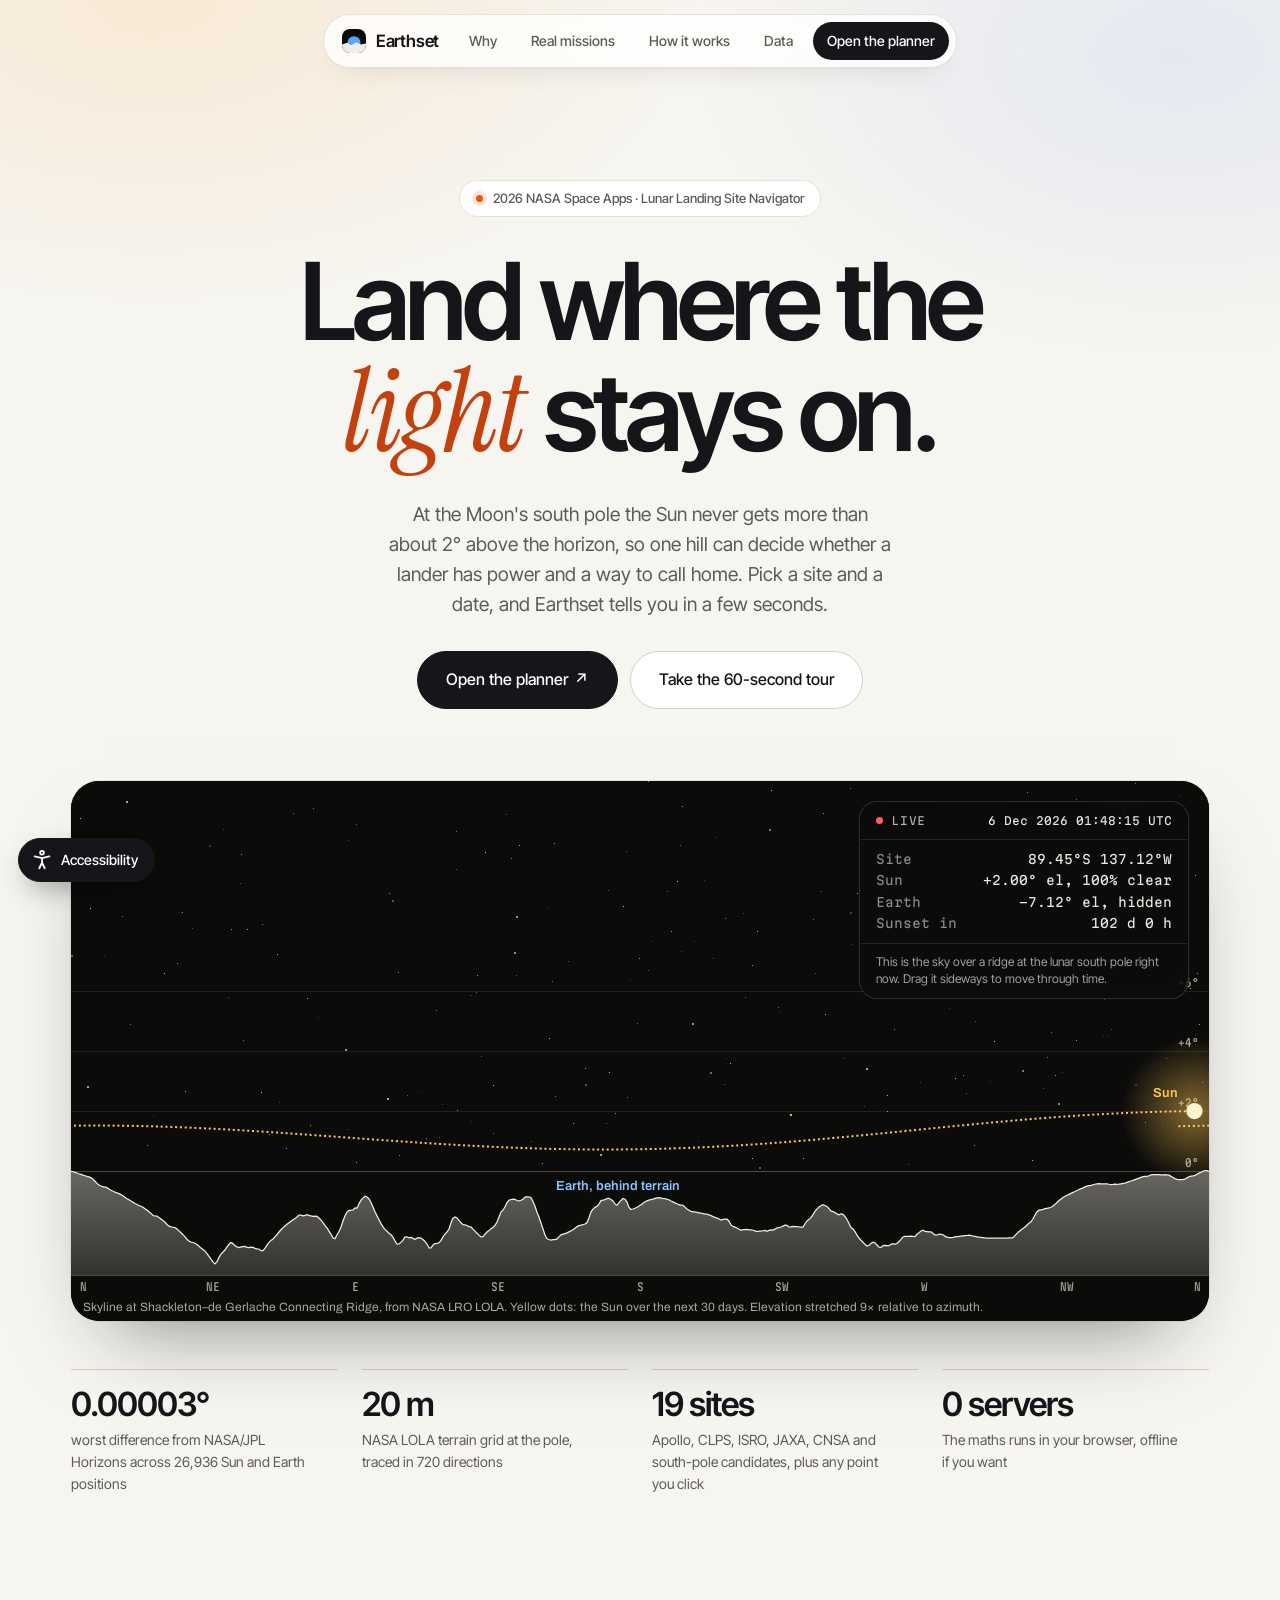
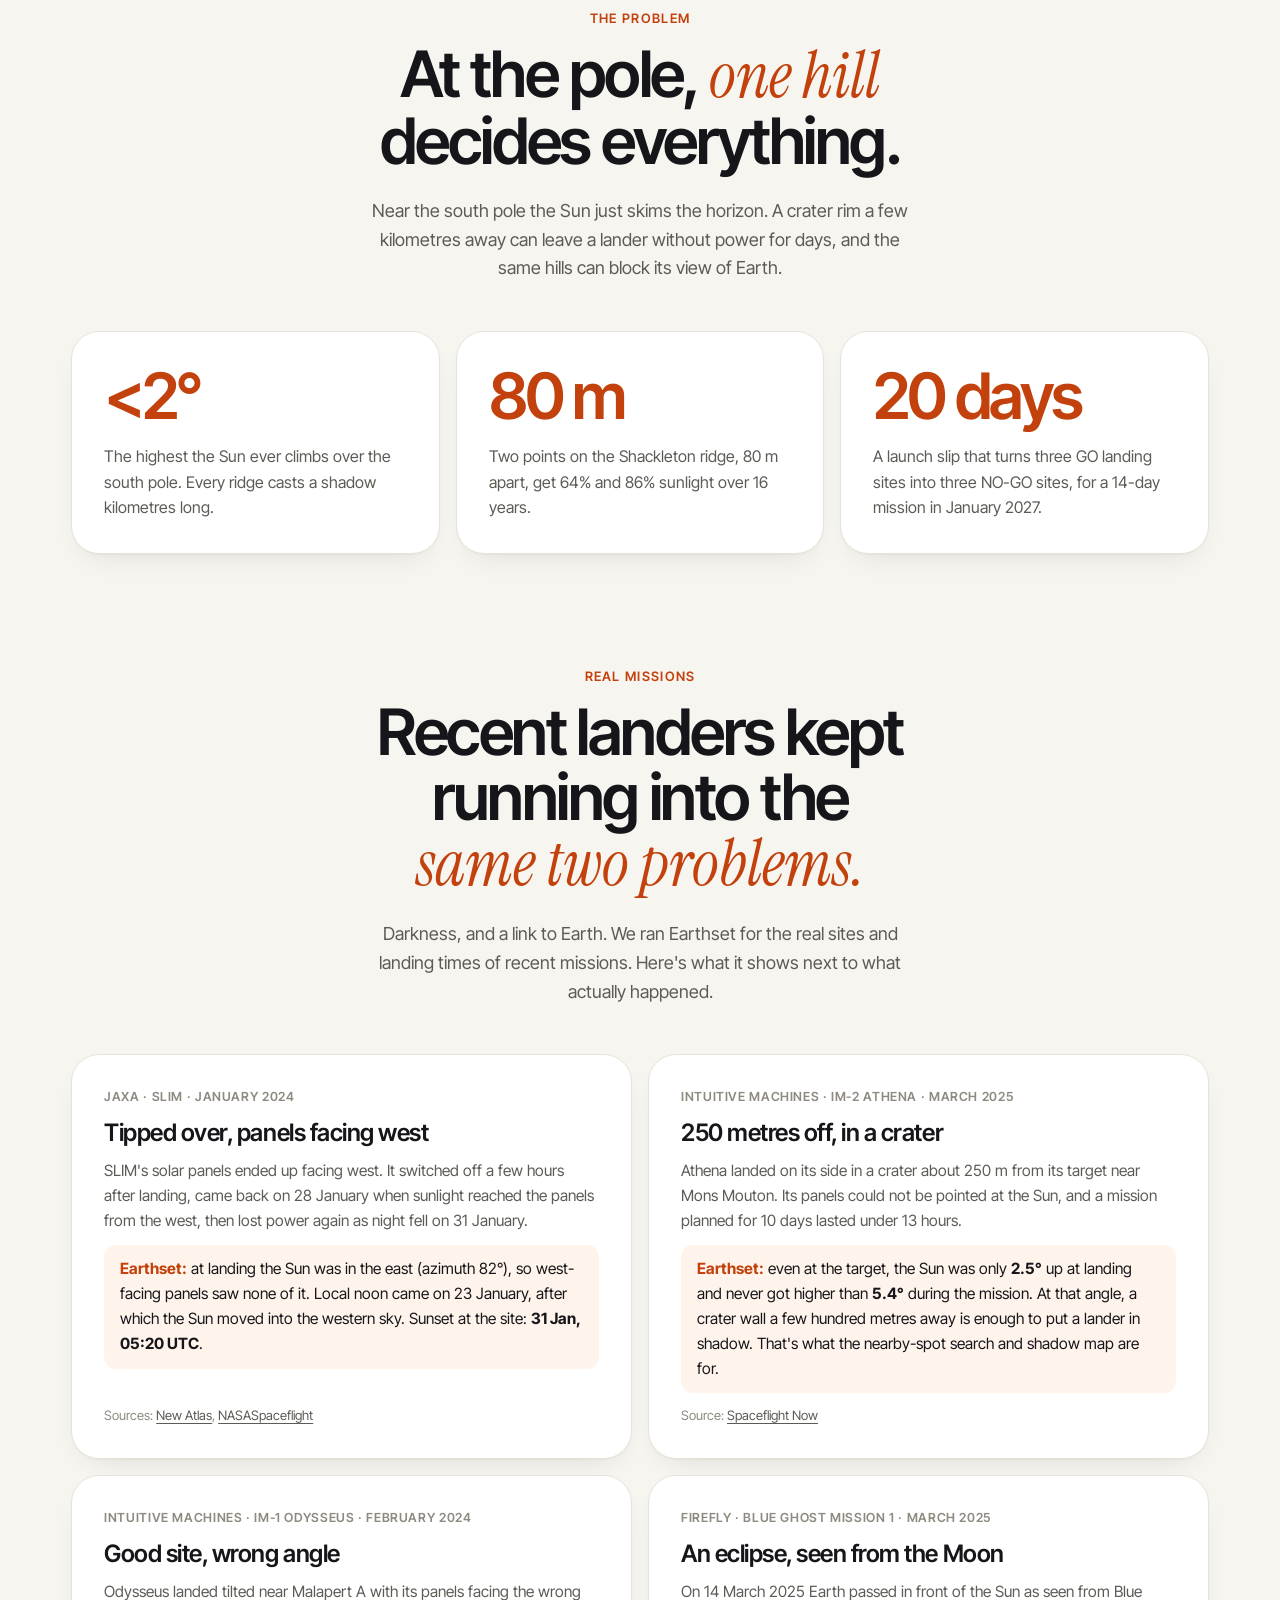
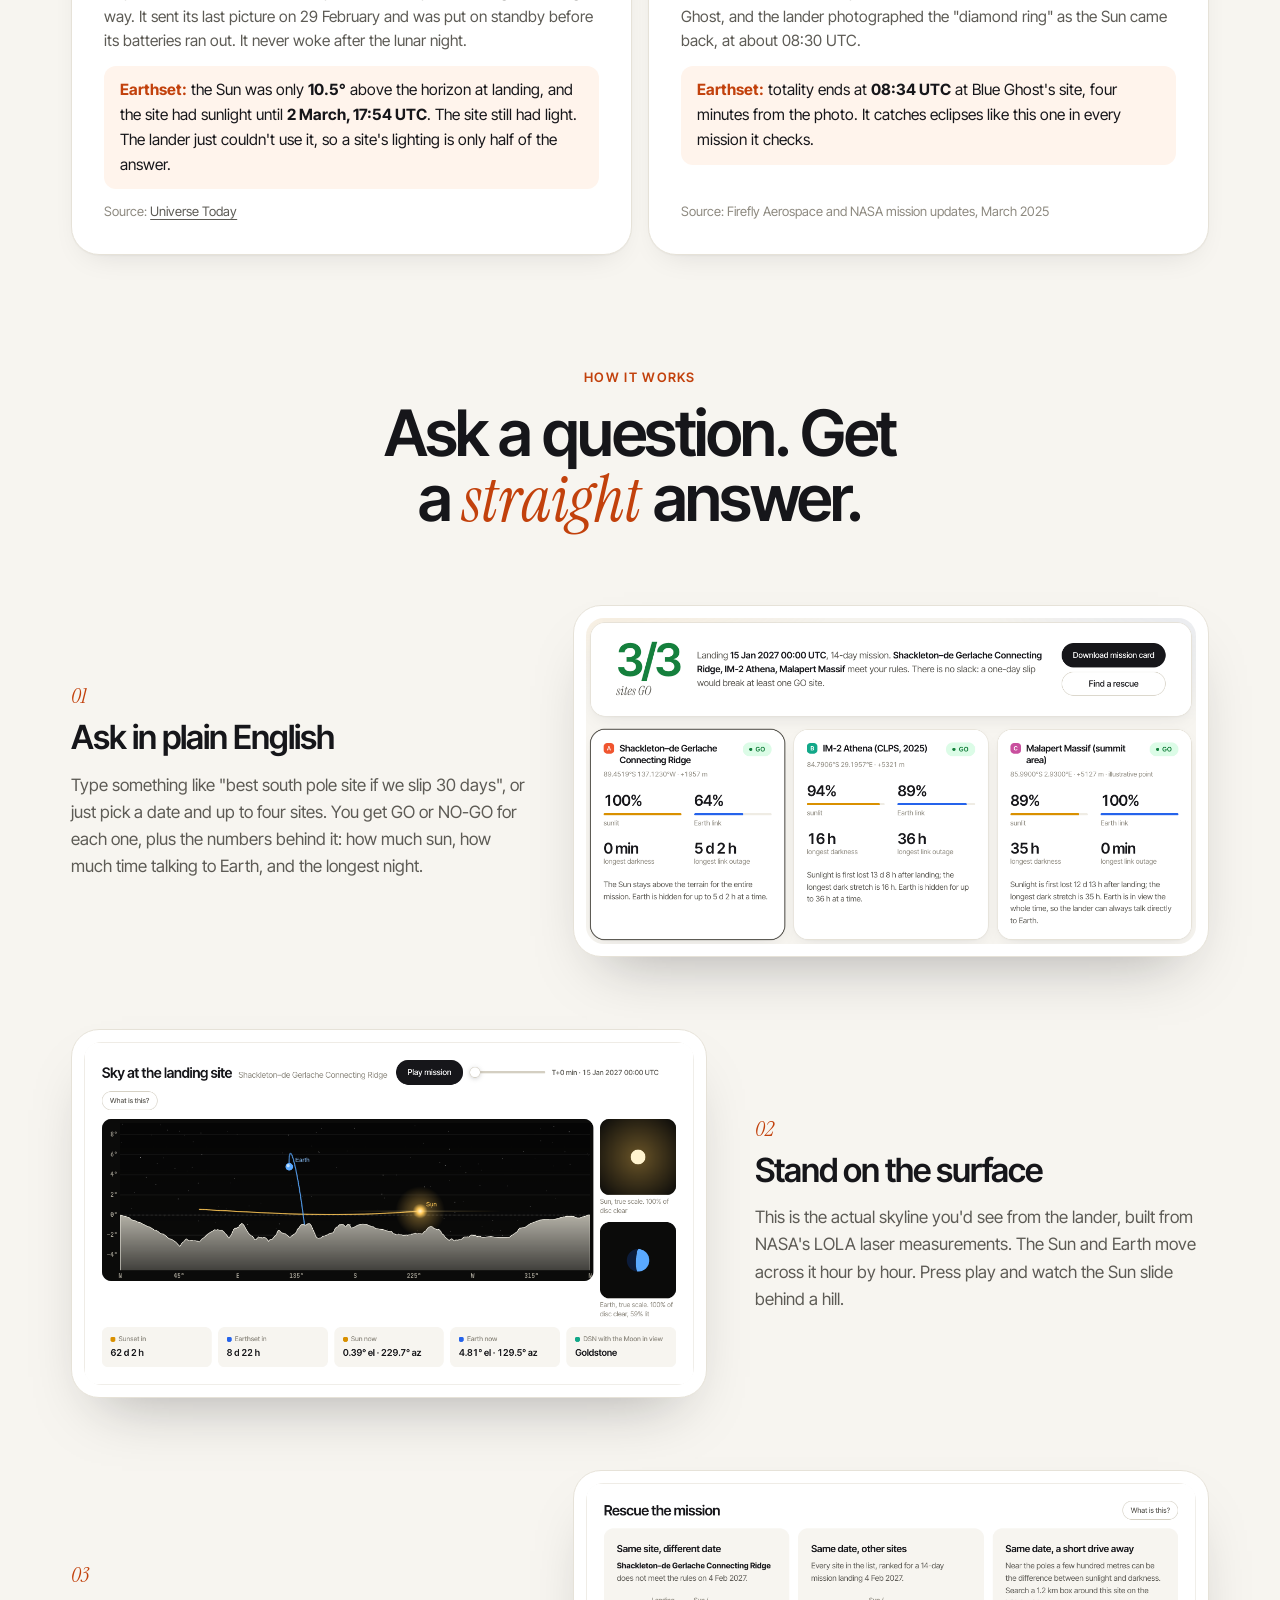
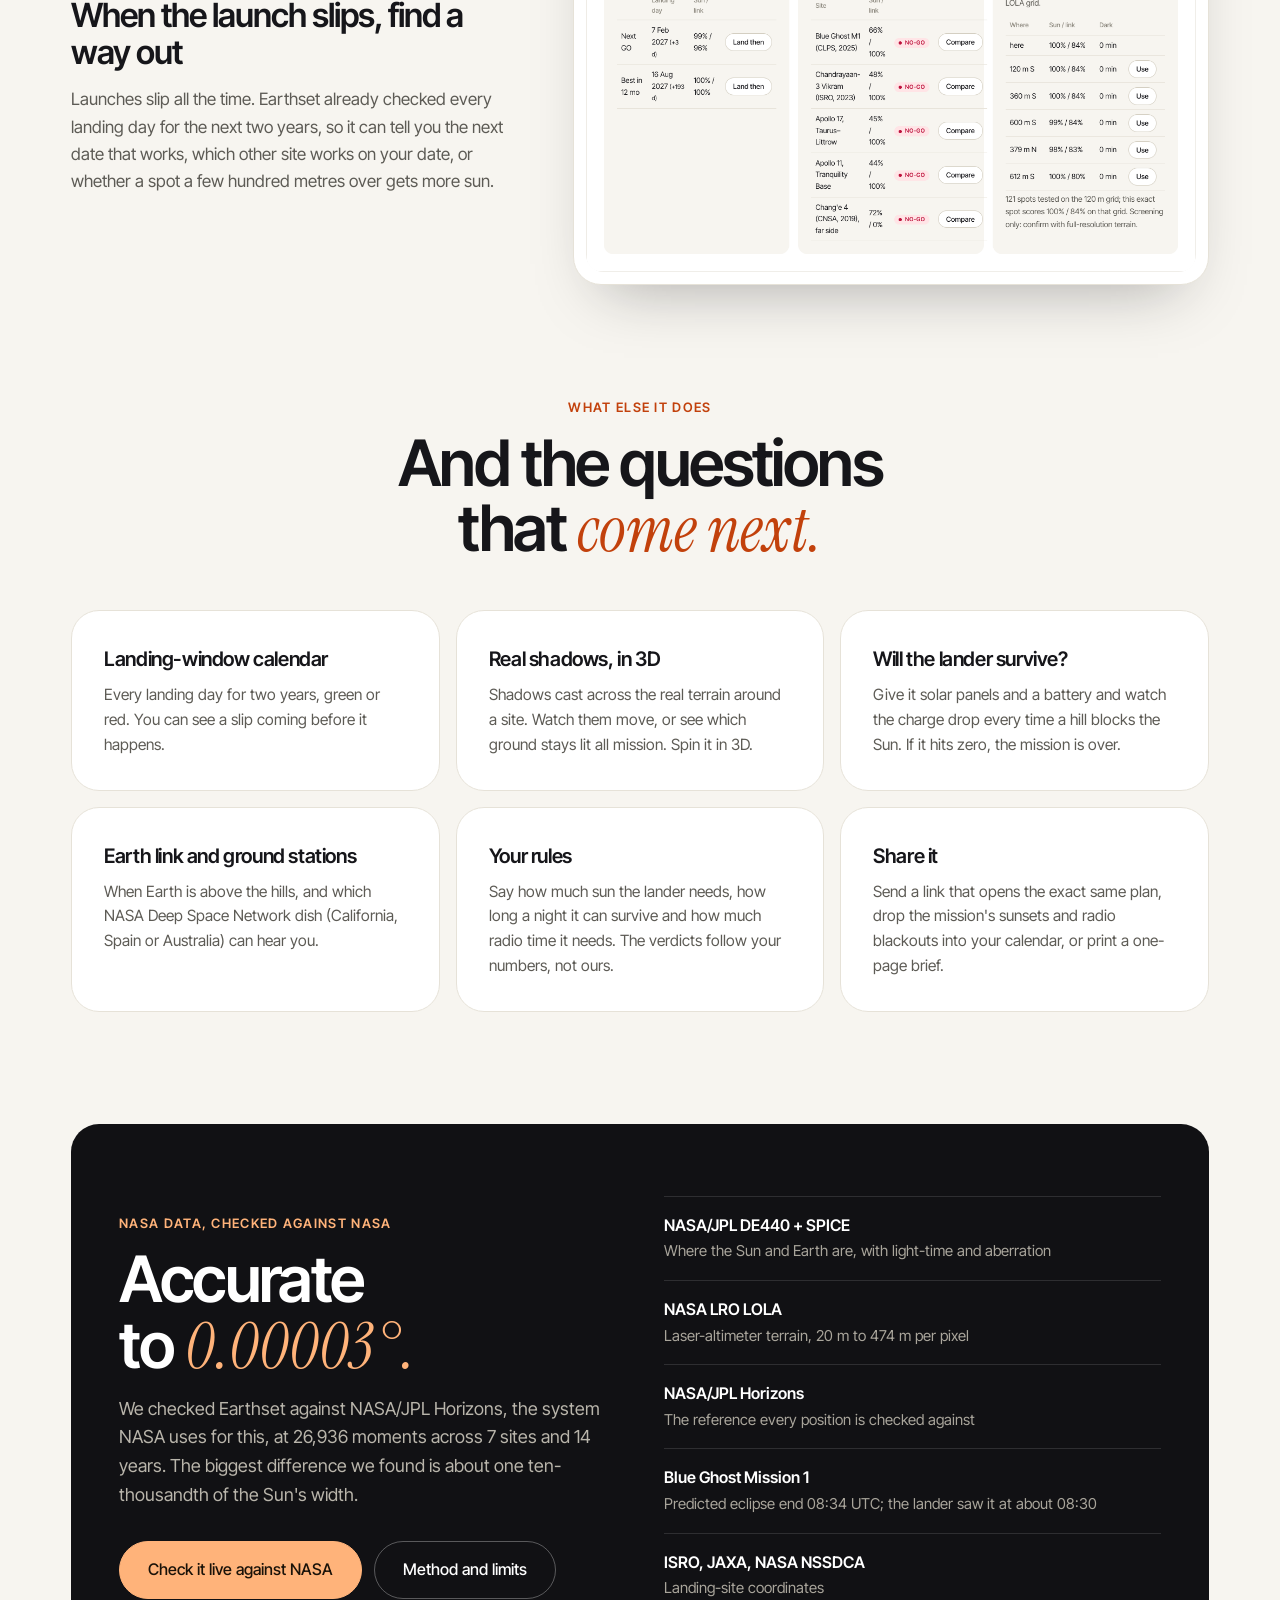
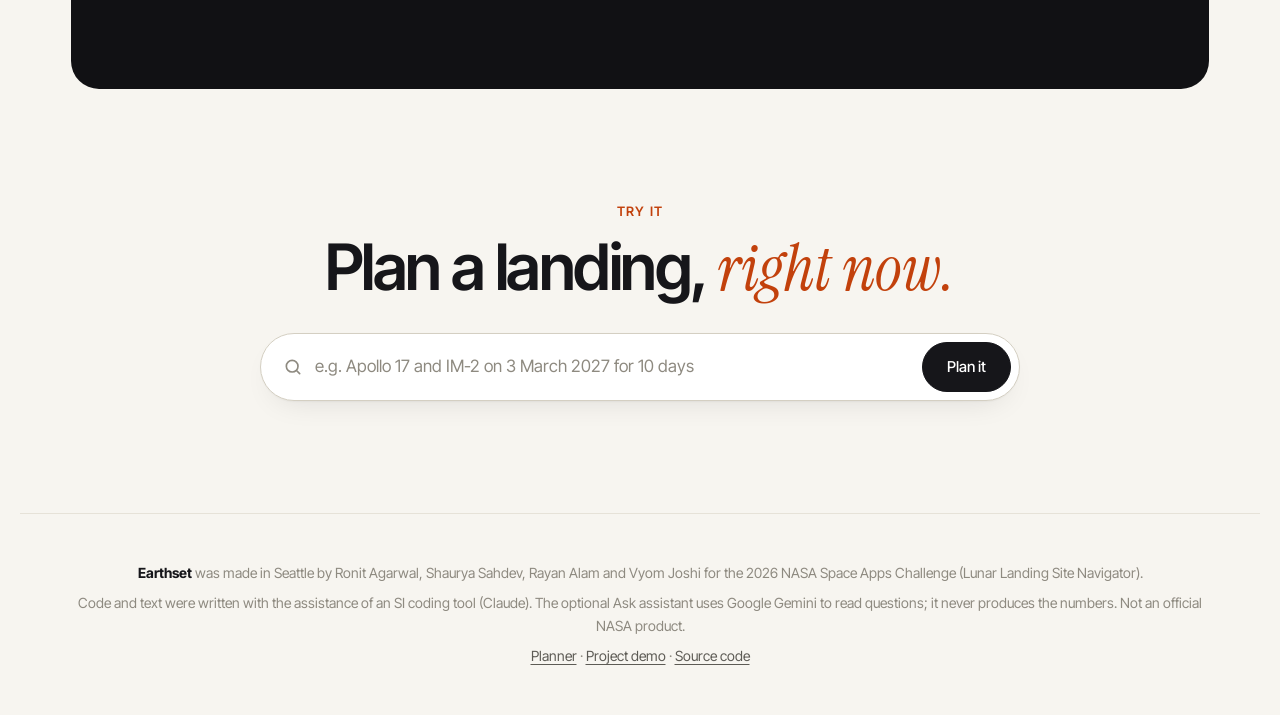
==== index.html @ 869afd5e "Real-mission evidence and accessibility features - Website: 'Real missions' section comparing Earths" ====
<!doctype html>
<html lang="en">
<head>
<meta charset="utf-8">
<meta name="viewport" content="width=device-width, initial-scale=1">
<title>Earthset: Lunar Landing Window Navigator</title>
<meta name="description" content="Will a Moon lander have sunlight and a radio link to Earth? Earthset answers for any site and any date, using NASA terrain and ephemeris data validated against NASA/JPL Horizons.">
<meta name="generator" content="Built for the 2026 NASA Space Apps Challenge. Code written with the assistance of an SI coding tool (Claude); see the Method page.">
<link rel="icon" href="data:image/svg+xml,%3Csvg xmlns='http://www.w3.org/2000/svg' viewBox='0 0 40 40'%3E%3Crect width='40' height='40' fill='%230b0b0a'/%3E%3Ccircle cx='20' cy='23' r='11' fill='%2358a6ff'/%3E%3Cpath d='M0 26 L9 23 L15 27 L24 22 L31 26 L40 24 L40 40 L0 40Z' fill='%23efece4'/%3E%3C/svg%3E">
<script>/* old share links (index.html#s=...) open the planner */ if (/[#&]s=/.test(location.hash)) location.replace('app.html' + location.hash);</script>
<link rel="preconnect" href="https://fonts.googleapis.com"><link rel="preconnect" href="https://fonts.gstatic.com" crossorigin>
<link rel="stylesheet" href="https://fonts.googleapis.com/css2?family=Inter+Tight:wght@400;500;600;700&family=Instrument+Serif:ital@0;1&display=swap">
<link rel="stylesheet" href="css/style.css">
</head>
<body id="top" class="landing">
<a class="skip" href="#why">Skip to content</a>
<header class="mast">
  <a class="brand" href="#top" aria-label="Earthset, top of page">
    <svg viewBox="0 0 40 40" width="30" height="30" aria-hidden="true"><rect width="40" height="40" fill="#0b0b0a"/><circle cx="20" cy="23" r="11" fill="#58a6ff"/><path d="M0 26 L9 23 L15 27 L24 22 L31 26 L40 24 L40 40 L0 40Z" fill="#efece4"/></svg>
    <span class="wm">Earthset</span>
  </a>
  <nav class="mastNav" aria-label="Page">
    <a class="ghost hideS" href="#why">Why</a>
    <a class="ghost hideS" href="#missions">Real missions</a>
    <a class="ghost hideS" href="#how">How it works</a>
    <a class="ghost hideS" href="#data">Data</a>
    <a class="ghost cta" href="app.html">Open the planner</a>
  </nav>
</header>

<section class="hero" id="hero">
  <div class="heroTxt">
    <p class="eyebrow"><i></i>2026 NASA Space Apps · Lunar Landing Site Navigator</p>
    <h1>Land where the <em>light</em> stays on.</h1>
    <p class="lede">At the Moon's south pole the Sun never gets more than about 2° above the horizon, so one hill can decide whether a lander has power and a way to call home. Pick a site and a date, and Earthset tells you in a few seconds.</p>
    <div class="heroBtns"><a class="btn" href="app.html">Open the planner <span aria-hidden="true">↗</span></a><a class="btn ghost" href="app.html?tour=1">Take the 60-second tour</a></div>
  </div>
  <figure class="heroWin" id="heroWin">
    <canvas id="heroCv" aria-label="Live view of the Sun and Earth over the terrain horizon at the Shackleton-de Gerlache ridge"></canvas>
    <div class="live" id="live">
      <p class="liveHd"><i></i><span id="liveMode">Live</span><b id="liveClock"></b></p>
      <dl>
        <dt>Site</dt><dd id="liveSite"></dd>
        <dt>Sun</dt><dd id="liveSun"></dd>
        <dt>Earth</dt><dd id="liveEarth"></dd>
        <dt id="liveEvL">Sunset in</dt><dd id="liveEv"></dd>
      </dl>
      <p class="liveHint">This is the sky over a ridge at the lunar south pole right now. Drag it sideways to move through time. <button id="liveReset" hidden>Back to now</button></p>
    </div>
  </figure>
</section>

<ul class="facts" aria-label="Key numbers">
  <li><b>0.00003°</b><span>worst difference from NASA/JPL Horizons across 26,936 Sun and Earth positions</span></li>
  <li><b>20 m</b><span>NASA LOLA terrain grid at the pole, traced in 720 directions</span></li>
  <li><b>19 sites</b><span>Apollo, CLPS, ISRO, JAXA, CNSA and south-pole candidates, plus any point you click</span></li>
  <li><b>0 servers</b><span>The maths runs in your browser, offline if you want</span></li>
</ul>

<section class="lsec" id="why">
  <p class="kicker">The problem</p>
  <h2 class="lh2">At the pole, <em>one hill</em> decides everything.</h2>
  <p class="lsub">Near the south pole the Sun just skims the horizon. A crater rim a few kilometres away can leave a lander without power for days, and the same hills can block its view of Earth.</p>
  <div class="why3">
    <div><b>&lt;2°</b><p>The highest the Sun ever climbs over the south pole. Every ridge casts a shadow kilometres long.</p></div>
    <div><b>80 m</b><p>Two points on the Shackleton ridge, 80 m apart, get 64% and 86% sunlight over 16 years.</p></div>
    <div><b>20 days</b><p>A launch slip that turns three GO landing sites into three NO-GO sites, for a 14-day mission in January 2027.</p></div>
  </div>
</section>

<section class="lsec" id="missions">
  <p class="kicker">Real missions</p>
  <h2 class="lh2">Recent landers kept running into the <em>same two problems.</em></h2>
  <p class="lsub">Darkness, and a link to Earth. We ran Earthset for the real sites and landing times of recent missions. Here's what it shows next to what actually happened.</p>
  <div class="mis">
    <article>
      <p class="misTag">JAXA · SLIM · January 2024</p>
      <h3>Tipped over, panels facing west</h3>
      <p class="misHap">SLIM's solar panels ended up facing west. It switched off a few hours after landing, came back on 28 January when sunlight reached the panels from the west, then lost power again as night fell on 31 January.</p>
      <p class="misES"><b>Earthset:</b> at landing the Sun was in the east (azimuth 82°), so west-facing panels saw none of it. Local noon came on 23 January, after which the Sun moved into the western sky. Sunset at the site: <b>31 Jan, 05:20 UTC</b>.</p>
      <p class="misSrc">Sources: <a href="https://newatlas.com/space/japans-slim-moon-lander-sunshine-charge-battery">New Atlas</a>, <a href="https://www.nasaspaceflight.com/2024/01/slim-landing/">NASASpaceflight</a></p>
    </article>
    <article>
      <p class="misTag">Intuitive Machines · IM-2 Athena · March 2025</p>
      <h3>250 metres off, in a crater</h3>
      <p class="misHap">Athena landed on its side in a crater about 250 m from its target near Mons Mouton. Its panels could not be pointed at the Sun, and a mission planned for 10 days lasted under 13 hours.</p>
      <p class="misES"><b>Earthset:</b> even at the target, the Sun was only <b>2.5°</b> up at landing and never got higher than <b>5.4°</b> during the mission. At that angle, a crater wall a few hundred metres away is enough to put a lander in shadow. That's what the nearby-spot search and shadow map are for.</p>
      <p class="misSrc">Source: <a href="https://spaceflightnow.com/2025/03/07/intuitive-machines-im-2-mission-ends-with-lander-on-its-side-on-the-moon/">Spaceflight Now</a></p>
    </article>
    <article>
      <p class="misTag">Intuitive Machines · IM-1 Odysseus · February 2024</p>
      <h3>Good site, wrong angle</h3>
      <p class="misHap">Odysseus landed tilted near Malapert A with its panels facing the wrong way. It sent its last picture on 29 February and was put on standby before its batteries ran out. It never woke after the lunar night.</p>
      <p class="misES"><b>Earthset:</b> the Sun was only <b>10.5°</b> above the horizon at landing, and the site had sunlight until <b>2 March, 17:54 UTC</b>. The site still had light. The lander just couldn't use it, so a site's lighting is only half of the answer.</p>
      <p class="misSrc">Source: <a href="https://www.universetoday.com/articles/lunar-night-permanently-ends-the-odysseus-mission">Universe Today</a></p>
    </article>
    <article>
      <p class="misTag">Firefly · Blue Ghost Mission 1 · March 2025</p>
      <h3>An eclipse, seen from the Moon</h3>
      <p class="misHap">On 14 March 2025 Earth passed in front of the Sun as seen from Blue Ghost, and the lander photographed the "diamond ring" as the Sun came back, at about 08:30 UTC.</p>
      <p class="misES"><b>Earthset:</b> totality ends at <b>08:34 UTC</b> at Blue Ghost's site, four minutes from the photo. It catches eclipses like this one in every mission it checks.</p>
      <p class="misSrc">Source: Firefly Aerospace and NASA mission updates, March 2025</p>
    </article>
  </div>
</section>

<section class="lsec" id="how">
  <p class="kicker">How it works</p>
  <h2 class="lh2">Ask a question. Get a <em>straight</em> answer.</h2>
  <div class="step">
    <div class="stepTxt"><span class="num">01</span><h3>Ask in plain English</h3><p>Type something like "best south pole site if we slip 30 days", or just pick a date and up to four sites. You get GO or NO-GO for each one, plus the numbers behind it: how much sun, how much time talking to Earth, and the longest night.</p></div>
    <figure class="shot"><img src="demo/img/cards_go.png" alt="Earthset's answer: 3 of 3 sites GO, with a card per site showing sunlight, Earth link and longest darkness" loading="lazy"></figure>
  </div>
  <div class="step rev">
    <div class="stepTxt"><span class="num">02</span><h3>Stand on the surface</h3><p>This is the actual skyline you'd see from the lander, built from NASA's LOLA laser measurements. The Sun and Earth move across it hour by hour. Press play and watch the Sun slide behind a hill.</p></div>
    <figure class="shot"><img src="demo/img/sky.png" alt="Sky view: the terrain horizon at the landing site with the paths of the Sun and Earth" loading="lazy"></figure>
  </div>
  <div class="step">
    <div class="stepTxt"><span class="num">03</span><h3>When the launch slips, find a way out</h3><p>Launches slip all the time. Earthset already checked every landing day for the next two years, so it can tell you the next date that works, which other site works on your date, or whether a spot a few hundred metres over gets more sun.</p></div>
    <figure class="shot"><img src="demo/img/rescue.png" alt="Rescue panel: next GO date, other sites for the same date, and better spots nearby" loading="lazy"></figure>
  </div>
</section>

<section class="lsec" id="features">
  <p class="kicker">What else it does</p>
  <h2 class="lh2">And the questions that <em>come next.</em></h2>
  <div class="feat">
    <div><h3>Landing-window calendar</h3><p>Every landing day for two years, green or red. You can see a slip coming before it happens.</p></div>
    <div><h3>Real shadows, in 3D</h3><p>Shadows cast across the real terrain around a site. Watch them move, or see which ground stays lit all mission. Spin it in 3D.</p></div>
    <div><h3>Will the lander survive?</h3><p>Give it solar panels and a battery and watch the charge drop every time a hill blocks the Sun. If it hits zero, the mission is over.</p></div>
    <div><h3>Earth link and ground stations</h3><p>When Earth is above the hills, and which NASA Deep Space Network dish (California, Spain or Australia) can hear you.</p></div>
    <div><h3>Your rules</h3><p>Say how much sun the lander needs, how long a night it can survive and how much radio time it needs. The verdicts follow your numbers, not ours.</p></div>
    <div><h3>Share it</h3><p>Send a link that opens the exact same plan, drop the mission's sunsets and radio blackouts into your calendar, or print a one-page brief.</p></div>
  </div>
</section>

<section class="lsec" id="data">
  <div class="dataBand">
    <div>
      <p class="kicker">NASA data, checked against NASA</p>
      <h2 class="lh2">Accurate to <em>0.00003°.</em></h2>
      <p class="lsub">We checked Earthset against NASA/JPL Horizons, the system NASA uses for this, at 26,936 moments across 7 sites and 14 years. The biggest difference we found is about one ten-thousandth of the Sun's width.</p>
      <div class="lcBtns"><button id="lcBtn" class="btn lc">Check it live against NASA</button><a class="btn ghost" href="app.html?view=method">Method and limits</a></div>
      <div id="lcOut" class="lcOut" hidden aria-live="polite"></div>
    </div>
    <ul class="srcList">
      <li><b>NASA/JPL DE440 + SPICE</b><span>Where the Sun and Earth are, with light-time and aberration</span></li>
      <li><b>NASA LRO LOLA</b><span>Laser-altimeter terrain, 20 m to 474 m per pixel</span></li>
      <li><b>NASA/JPL Horizons</b><span>The reference every position is checked against</span></li>
      <li><b>Blue Ghost Mission 1</b><span>Predicted eclipse end 08:34 UTC; the lander saw it at about 08:30</span></li>
      <li><b>ISRO, JAXA, NASA NSSDCA</b><span>Landing-site coordinates</span></li>
    </ul>
  </div>
</section>

<section class="lsec tryIt" id="try">
  <p class="kicker">Try it</p>
  <h2 class="lh2">Plan a landing, <em>right now.</em></h2>
  <form class="askBox" id="landAsk" action="app.html" autocomplete="off">
    <svg width="20" height="20" viewBox="0 0 24 24" fill="none" stroke="currentColor" stroke-width="2" stroke-linecap="round" aria-hidden="true"><circle cx="11" cy="11" r="7"/><path d="M20 20l-3.5-3.5"/></svg>
    <input name="q" type="text" placeholder="e.g. Apollo 17 and IM-2 on 3 March 2027 for 10 days" aria-label="Describe a landing in plain English">
    <button type="submit">Plan it</button>
  </form>
</section>

<footer class="lfoot">
  <p><b>Earthset</b> was made in Seattle by Ronit Agarwal, Shaurya Sahdev, Rayan Alam and Vyom Joshi for the 2026 NASA Space Apps Challenge (Lunar Landing Site Navigator).</p>
  <p>Code and text were written with the assistance of an SI coding tool (Claude). The optional Ask assistant uses Google Gemini to read questions; it never produces the numbers. Not an official NASA product.</p>
  <p><a href="app.html">Planner</a> · <a href="demo/">Project demo</a> · <a href="https://github.com/BoyTiger-1/NASA-Space-Apps">Source code</a></p>
</footer>
<script type="module" src="js/landing.js"></script>
</body>
</html>
---- css/style.css ----
/* Earthset styles. SI disclosure: written with the assistance of an SI coding tool (Claude).
   Look: calm and editorial. Warm paper, generous space, one idea per screen.
   Inter Tight for text, Instrument Serif italic for a single accent word, and the
   Moon itself shown through dark rounded "windows" (the canvases). */
@font-face { font-family: "Archivo"; src: url(../fonts/archivo-wdth.woff2) format("woff2"); font-weight: 100 900; font-stretch: 62% 125%; font-display: swap; }
@font-face { font-family: "Martian Mono"; src: url(../fonts/martianmono.woff2) format("woff2"); font-weight: 100 800; font-stretch: 75% 112.5%; font-display: swap; }

:root {
  --bg: #f7f5f0; --bg2: #efece4; --card: #ffffff; --line: #e6e2d8; --line2: #d4cfc2;
  --ink: #16161a; --ink2: #5d5b55; --ink3: #8e8a80;
  --plate: #0b0b0a;
  --accent: #c2410c;
  --sun: #d99000; --earth: #2563eb; --go: #15803d; --marg: #b45309; --nogo: #be123c; --sig: #ea580c;
  --r1: 12px; --r2: 18px; --r3: 28px;
  --s1: 4px; --s2: 8px; --s3: 12px; --s4: 16px; --s5: 24px; --s6: 32px; --s7: 48px; --s8: 72px; --s9: 112px;
  --sans: "Inter Tight", "Helvetica Neue", Arial, sans-serif;
  --serif: "Instrument Serif", Georgia, serif;
  --mono: "Martian Mono", ui-monospace, Menlo, monospace;
  --gutter: clamp(16px, 4vw, 56px);
  --max: 1240px;
  --shadow: 0 1px 2px rgba(22, 22, 26, .04), 0 12px 32px -16px rgba(22, 22, 26, .14);
}
* { box-sizing: border-box; }
[hidden] { display: none !important; }
html { scroll-behavior: smooth; scroll-padding-top: 96px; }
body { margin: 0; background: var(--bg); color: var(--ink); font: 16px/1.6 var(--sans); -webkit-font-smoothing: antialiased; }
body::before { content: ""; position: fixed; inset: 0; z-index: -1; pointer-events: none; background: radial-gradient(900px 500px at 12% 0%, rgba(255, 196, 120, .22), transparent 60%), radial-gradient(800px 500px at 92% 6%, rgba(120, 160, 255, .14), transparent 60%); }
a { color: var(--ink); text-decoration-thickness: 1px; text-underline-offset: 3px; }
a:hover { color: var(--accent); }
h1, h2, h3, h4, p, ul, ol, dl, dd, figure { margin: 0; }
button, select, input { font: inherit; color: inherit; }
::selection { background: #fde2c8; }
em { font-family: var(--serif); font-style: italic; font-weight: 400; letter-spacing: 0; }

/* buttons */
button { cursor: pointer; background: var(--ink); color: #fff; border: 1px solid var(--ink); border-radius: 999px; padding: 10px 20px; font-weight: 500; font-size: 15px; transition: transform .15s, background .2s, color .2s, box-shadow .2s; }
button:hover { transform: translateY(-1px); box-shadow: 0 10px 22px -12px rgba(22, 22, 26, .5); }
button:active { transform: none; }
button:disabled { background: var(--bg2); border-color: var(--line); color: var(--ink3); box-shadow: none; transform: none; cursor: default; }
:focus-visible { outline: 2px solid var(--accent); outline-offset: 3px; }
.ghost { background: var(--card); color: var(--ink); border: 1px solid var(--line2); padding: 9px 18px; font-weight: 500; text-decoration: none; display: inline-block; border-radius: 999px; transition: border-color .2s, background .2s, transform .15s; }
.ghost:hover { border-color: var(--ink); color: var(--ink); background: var(--card); box-shadow: none; }
.seg { display: inline-flex; background: var(--bg2); border-radius: 999px; padding: 4px; gap: 2px; }
.seg button { background: transparent; color: var(--ink2); border: 0; padding: 7px 16px; font-weight: 500; font-size: 14px; box-shadow: none; }
.seg button:hover { color: var(--ink); transform: none; box-shadow: none; }
.seg button.on { background: var(--card); color: var(--ink); box-shadow: 0 1px 3px rgba(0, 0, 0, .1); }
kbd { font: 12px var(--mono); border: 1px solid var(--line2); border-radius: 6px; padding: 1px 6px; background: var(--card); }

/* floating pill nav */
.mast { position: sticky; top: 14px; z-index: 40; display: flex; align-items: center; gap: var(--s4); width: fit-content; max-width: calc(100% - 2 * var(--gutter)); margin: 14px auto 0; padding: 7px 7px 7px 18px; background: rgba(255, 255, 255, .8); backdrop-filter: blur(16px) saturate(1.6); border: 1px solid var(--line); border-radius: 999px; box-shadow: var(--shadow); }
.brand { display: flex; align-items: center; gap: 10px; text-decoration: none; color: var(--ink); }
.brand svg { display: block; border-radius: 8px; width: 24px; height: 24px; }
.wm { font-size: 17px; font-weight: 600; letter-spacing: -.01em; }
.mastSub { display: none; }
.mastNav { display: flex; gap: 6px; align-items: center; }
.mastNav .ghost, .mastNav summary { border: 0; background: transparent; padding: 8px 14px; font-size: 14px; color: var(--ink2); }
.mastNav .ghost:hover, .mastNav summary:hover { color: var(--ink); background: var(--bg2); transform: none; }
.mastNav #tourBtn { background: var(--ink); color: #fff; }
.mastNav #tourBtn:hover { background: #000; color: #fff; }
.more { position: relative; } .more summary { list-style: none; cursor: pointer; border-radius: 999px; } .more summary::-webkit-details-marker { display: none; }
.moreMenu { position: absolute; right: 0; top: calc(100% + 12px); z-index: 50; width: 290px; display: flex; flex-direction: column; gap: var(--s3); padding: var(--s5); background: var(--card); border: 1px solid var(--line); border-radius: var(--r2); box-shadow: 0 24px 60px -20px rgba(22, 22, 26, .3); }
.moreMenu p { font-size: 12px; font-weight: 600; color: var(--ink3); text-transform: uppercase; letter-spacing: .06em; }
.moreMenu .ghost { text-align: center; }
.moreMenu input { width: 100%; background: var(--bg); border: 1px solid var(--line2); border-radius: var(--r1); padding: 9px 12px; font-size: 14px; outline: 0; }
.moreMenu input:focus { border-color: var(--ink); }
.aiBtns { display: flex; gap: var(--s2); } .aiBtns button { flex: 1; padding: 7px 12px; font-size: 13px; }
.aiHelp { font-size: 12.5px; color: var(--ink3); line-height: 1.45; }
.aiState { font: 600 11px var(--sans); padding: 2px 9px; border-radius: 999px; background: var(--bg2); color: var(--ink2); margin-left: 6px; letter-spacing: .04em; }
.aiState.on { background: #dcfce7; color: var(--go); }

/* hero */
.hero { max-width: var(--max); margin: 0 auto; padding: var(--s9) var(--gutter) 0; text-align: center; }
.heroTxt { max-width: 900px; margin: 0 auto; }
.eyebrow { display: inline-flex; align-items: center; gap: 10px; font-size: 13px; font-weight: 500; color: var(--ink2); background: var(--card); border: 1px solid var(--line); padding: 7px 16px; border-radius: 999px; margin-bottom: var(--s6); }
.eyebrow i { width: 7px; height: 7px; border-radius: 50%; background: var(--sig); box-shadow: 0 0 0 4px rgba(234, 88, 12, .15); }
.hero h1 { font-size: clamp(48px, 8.4vw, 116px); font-weight: 600; line-height: .98; letter-spacing: -.045em; text-wrap: balance; }
.hero h1 em { color: var(--accent); font-size: 1.08em; letter-spacing: -.02em; }
.lede { font-size: clamp(17px, 1.5vw, 20px); color: var(--ink2); max-width: 46ch; margin: var(--s6) auto 0; line-height: 1.55; }
.heroBtns { display: flex; gap: var(--s3); justify-content: center; margin-top: var(--s6); flex-wrap: wrap; }
.heroBtns button { padding: 15px 28px; font-size: 16px; }
.heroBtns button span { margin-left: 6px; }
.heroWin { position: relative; margin: var(--s8) auto 0; height: clamp(380px, 46vw, 540px); border-radius: var(--r3); overflow: hidden; background: var(--plate); box-shadow: 0 40px 80px -40px rgba(22, 22, 26, .55), 0 0 0 1px rgba(22, 22, 26, .06); text-align: left; }
#heroCv { position: absolute; inset: 0; width: 100%; height: 100%; cursor: ew-resize; touch-action: pan-y; }
.live { position: absolute; top: 20px; right: 20px; width: 330px; background: rgba(12, 12, 14, .62); backdrop-filter: blur(14px); color: #ece9e1; border: 1px solid rgba(255, 255, 255, .14); border-radius: var(--r2); font: 12.5px/1.55 var(--mono); overflow: hidden; }
.liveHd { display: flex; align-items: center; gap: var(--s2); padding: 10px 16px; border-bottom: 1px solid rgba(255, 255, 255, .1); text-transform: uppercase; letter-spacing: .08em; font-size: 11px; color: #b8b4aa; }
.liveHd i { width: 7px; height: 7px; border-radius: 50%; background: #ff5d5d; flex: none; animation: pulse 2s infinite; }
@keyframes pulse { 0% { box-shadow: 0 0 0 0 rgba(255, 93, 93, .6); } 70% { box-shadow: 0 0 0 7px rgba(255, 93, 93, 0); } 100% { box-shadow: 0 0 0 0 rgba(255, 93, 93, 0); } }
.liveHd b { margin-left: auto; font-weight: 400; text-transform: none; letter-spacing: 0; color: #ece9e1; }
.live dl { display: grid; grid-template-columns: auto 1fr; gap: 2px var(--s3); padding: 10px 16px; }
.live dt { color: #8f8b82; } .live dd { text-align: right; }
.liveHint { font: 12px/1.4 var(--sans); color: #a5a197; padding: 10px 16px; border-top: 1px solid rgba(255, 255, 255, .1); }
.liveHint button { display: block; margin-top: var(--s2); padding: 5px 12px; font-size: 12px; background: #fff; color: var(--ink); border-color: #fff; }

/* key facts */
.facts { list-style: none; max-width: var(--max); margin: var(--s7) auto 0; padding: 0 var(--gutter); display: grid; grid-template-columns: repeat(4, 1fr); gap: var(--s5); }
.facts li { border-top: 1px solid var(--line2); padding-top: var(--s4); }
.facts b { display: block; font-size: clamp(24px, 2.6vw, 34px); font-weight: 600; letter-spacing: -.03em; line-height: 1.1; }
.facts span { display: block; font-size: 14px; color: var(--ink2); margin-top: 6px; max-width: 30ch; }

/* ask */
.ask { max-width: 860px; margin: var(--s9) auto 0; padding: 0 var(--gutter); text-align: center; }
.kicker { font-size: 13px; font-weight: 600; color: var(--accent); text-transform: uppercase; letter-spacing: .1em; margin-bottom: var(--s3); }
.askTitle { font-size: clamp(32px, 4.4vw, 56px); font-weight: 600; letter-spacing: -.035em; line-height: 1.05; margin-bottom: var(--s6); text-wrap: balance; }
.askTitle em { color: var(--accent); }
.askBox { display: flex; align-items: center; gap: var(--s3); padding: 8px 8px 8px 22px; background: var(--card); border: 1px solid var(--line2); border-radius: 999px; box-shadow: var(--shadow); transition: border-color .2s, box-shadow .2s; text-align: left; }
.askBox:focus-within { border-color: var(--ink); box-shadow: 0 0 0 5px rgba(22, 22, 26, .06), var(--shadow); }
.askBox svg { flex: none; color: var(--ink3); }
.askBox input { flex: 1; min-width: 0; background: transparent; border: 0; outline: 0; font-size: 17px; padding: 10px 0; }
.askBox input::placeholder { color: var(--ink3); }
.askBox button { padding: 12px 24px; }
.askMode, .aiTag { font: 600 11px/1 var(--sans); letter-spacing: .06em; color: #fff; background: var(--earth); padding: 5px 9px; border-radius: 999px; flex: none; }
.aiTag { display: inline-block; margin-right: 8px; vertical-align: 2px; }
.askEx { display: flex; flex-wrap: wrap; gap: var(--s2); justify-content: center; margin-top: var(--s4); font-size: 14px; color: var(--ink3); align-items: center; }
.askEx button { background: transparent; color: var(--ink2); border: 1px solid var(--line2); padding: 6px 14px; font-size: 13.5px; font-weight: 400; }
.askEx button:hover { color: var(--ink); border-color: var(--ink); background: var(--card); box-shadow: none; }
.askMsg { margin-top: var(--s5); font-size: 15px; color: var(--ink2); text-align: left; }
.askMsg b { color: var(--ink); font-weight: 600; }
.aiSay { display: block; margin-top: var(--s3); padding: var(--s4) var(--s5); background: var(--card); border: 1px solid var(--line); border-left: 3px solid var(--earth); border-radius: var(--r1); color: var(--ink); font-size: 16px; line-height: 1.55; }
.aiNote { display: block; margin-top: var(--s2); font-size: 12.5px; color: var(--ink3); }

/* control dock */
.dock { position: relative; z-index: 30; max-width: calc(var(--max) - 2 * var(--gutter)); width: calc(100% - 2 * var(--gutter)); margin: var(--s6) auto 0; background: rgba(255, 255, 255, .88); backdrop-filter: blur(16px) saturate(1.5); border: 1px solid var(--line); border-radius: var(--r2); box-shadow: var(--shadow); }
.controls { position: relative; display: flex; gap: var(--s5); align-items: end; flex-wrap: wrap; padding: var(--s4) var(--s5) var(--s3); }
.controls label, .enIn label, .custom label, .exag { display: flex; flex-direction: column; gap: 6px; font-size: 12px; font-weight: 500; color: var(--ink3); }
input[type=datetime-local], select, input[type=number] { background: var(--card); border: 1px solid var(--line2); border-radius: var(--r1); padding: 8px 12px; font: 14px var(--sans); color: var(--ink); outline: 0; transition: border-color .2s; }
input[type=datetime-local]:focus, select:focus, input[type=number]:focus { border-color: var(--ink); }
select { cursor: pointer; }
input[type=checkbox] { accent-color: var(--ink); width: 16px; height: 16px; }
.slip { flex: 1; min-width: 220px; }
.slip b, .exag b { color: var(--accent); font-weight: 600; font-size: 13px; margin-left: 6px; }
.exag { flex-direction: row; flex-wrap: wrap; align-items: center; width: 100%; max-width: 280px; }
input[type=range] { -webkit-appearance: none; appearance: none; width: 100%; height: 24px; background: transparent; cursor: pointer; margin: 0; }
input[type=range]::-webkit-slider-runnable-track { height: 4px; border-radius: 4px; background: linear-gradient(90deg, var(--ink) var(--p, 0%), var(--line2) var(--p, 0%)); }
input[type=range]::-moz-range-track { height: 4px; border-radius: 4px; background: var(--line2); }
input[type=range]::-moz-range-progress { height: 4px; border-radius: 4px; background: var(--ink); }
input[type=range]::-webkit-slider-thumb { -webkit-appearance: none; width: 20px; height: 20px; background: #fff; border: 1px solid var(--line2); border-radius: 50%; margin-top: -8px; box-shadow: 0 2px 8px rgba(0, 0, 0, .18); }
input[type=range]::-moz-range-thumb { width: 20px; height: 20px; background: #fff; border: 1px solid var(--line2); border-radius: 50%; box-shadow: 0 2px 8px rgba(0, 0, 0, .18); }
.controls .ghost { padding: 8px 16px; font-size: 14px; }
#sitesN { display: inline-grid; place-items: center; min-width: 20px; height: 20px; margin-left: 4px; border-radius: 999px; background: var(--ink); color: #fff; font-size: 11.5px; font-weight: 600; }
.pop { position: absolute; top: calc(100% + 10px); right: var(--s4); width: 360px; background: var(--card); border: 1px solid var(--line); border-radius: var(--r2); padding: var(--s5); box-shadow: 0 24px 60px -20px rgba(22, 22, 26, .3); z-index: 5; }
.pop h4 { margin-bottom: var(--s2); font-size: 17px; font-weight: 600; } .pop small { color: var(--ink3); font-weight: 400; }
.pop label { flex-direction: row; justify-content: space-between; align-items: center; font-size: 14px; color: var(--ink); margin: var(--s3) 0; }
.pop input[type=number] { width: 80px; } .pop .chk { justify-content: flex-start; gap: var(--s2); }
.tabs { display: flex; gap: 2px; margin: 0 var(--s5) var(--s4); padding: 4px; background: var(--bg2); border-radius: 999px; overflow-x: auto; scrollbar-width: none; width: fit-content; max-width: calc(100% - 2 * var(--s5)); }
.tabs button { flex: none; background: transparent; color: var(--ink2); border: 0; box-shadow: none; padding: 8px 18px; font-size: 14px; font-weight: 500; }
.tabs button:hover { color: var(--ink); transform: none; box-shadow: none; }
.tabs button.on { background: var(--card); color: var(--ink); box-shadow: 0 1px 3px rgba(0, 0, 0, .12); }

/* sites drawer */
.sites { max-width: calc(var(--max) - 2 * var(--gutter)); width: calc(100% - 2 * var(--gutter)); margin: var(--s4) auto 0; background: var(--card); border: 1px solid var(--line); border-radius: var(--r3); padding: var(--s6); box-shadow: var(--shadow); }
.sites h2 { font-size: 24px; font-weight: 600; letter-spacing: -.02em; }
.sites .hint { margin-bottom: var(--s3); }
.sites #siteList { display: grid; grid-template-columns: repeat(auto-fit, minmax(260px, 1fr)); gap: var(--s2) var(--s6); }
.sgroup { margin-top: var(--s4); }
.sgroup h3, .custom h3 { font-size: 12px; font-weight: 600; color: var(--ink3); text-transform: uppercase; letter-spacing: .08em; padding: 0 var(--s2) var(--s2); }
.site { display: flex; align-items: center; gap: 10px; padding: 8px 10px; cursor: pointer; border-radius: var(--r1); transition: background .15s; }
.site:hover { background: var(--bg); }
.site.focus { background: var(--bg2); }
.site .nm { flex: 1; font-size: 14.5px; line-height: 1.3; }
.tag { font: 600 11px/20px var(--sans); font-style: normal; width: 20px; height: 20px; text-align: center; color: #fff; flex: none; background: var(--c, transparent); border-radius: 7px; }
.site .rm { background: none; border: 0; color: var(--ink2); padding: 0 var(--s1); box-shadow: none; }
.custom { margin-top: var(--s5); padding-top: var(--s5); border-top: 1px solid var(--line); max-width: 460px; }
.custom .row { display: flex; gap: var(--s2); margin: var(--s2) 0 var(--s3); }
.custom label { flex: 1; } .custom input { width: 100%; } .custom button { width: 100%; }

/* layout */
.grid { max-width: var(--max); margin: 0 auto; padding: var(--s6) var(--gutter) var(--s9); }
.main { position: relative; display: flex; flex-direction: column; gap: var(--s5); min-width: 0; }
.panel { background: var(--card); border: 1px solid var(--line); border-radius: var(--r3); padding: var(--s6); position: relative; box-shadow: var(--shadow); }
.panel.spot, .cards.spot, .answer.spot { outline: 3px solid var(--sig); outline-offset: 6px; }
.panel h2 { font-size: 26px; font-weight: 600; letter-spacing: -.025em; line-height: 1.2; display: flex; align-items: baseline; flex-wrap: wrap; gap: 0 var(--s3); }
.panel h2 small, .panel h2 span { color: var(--ink3); font-size: 15px; font-weight: 400; letter-spacing: 0; }
.phead { display: flex; justify-content: space-between; align-items: center; gap: var(--s3) var(--s4); flex-wrap: wrap; margin-bottom: var(--s4); }
.tools { display: flex; gap: var(--s2); flex-wrap: wrap; }
.hint { color: var(--ink3); font-size: 14px; margin: var(--s1) 0 var(--s2); }
.keys { display: none; }
.explain { display: none; font-size: 15px; color: var(--ink2); margin: 0 0 var(--s4); max-width: 75ch; }
.explain.open { display: block; }
.help { padding: 6px 14px; font-size: 13px; color: var(--ink2); }
body:not(.planner) .planner-only { display: none; }
.off { position: absolute !important; left: 0; right: 0; top: 0; visibility: hidden; pointer-events: none; max-height: 0; overflow: hidden; padding-top: 0 !important; padding-bottom: 0 !important; border-top-width: 0 !important; border-bottom-width: 0 !important; margin: 0; }

/* headline answer */
.answer { display: grid; grid-template-columns: auto 1fr auto; gap: var(--s6); align-items: center; padding: var(--s6) var(--s7); background: var(--card); border: 1px solid var(--line); border-radius: var(--r3); box-shadow: var(--shadow); }
.answer .big { font-size: clamp(56px, 6vw, 84px); font-weight: 600; letter-spacing: -.05em; line-height: .9; white-space: nowrap; }
.answer .big small { display: block; font: italic 400 24px/1.2 var(--serif); letter-spacing: 0; color: var(--ink2); margin-top: 6px; }
.answer .big.good { color: var(--go); } .answer .big.mid { color: var(--marg); } .answer .big.bad { color: var(--nogo); }
.answer p { font-size: 17px; color: var(--ink2); line-height: 1.55; } .answer p b { color: var(--ink); font-weight: 600; }
.answer .acts { display: flex; flex-direction: column; gap: var(--s2); }
.answer .acts .ghost { text-align: center; }

/* verdict cards */
.cards { display: grid; grid-template-columns: repeat(auto-fit, minmax(280px, 1fr)); gap: var(--s4); }
.card { background: var(--card); border: 1px solid var(--line); border-radius: var(--r3); cursor: pointer; display: flex; flex-direction: column; overflow: hidden; box-shadow: var(--shadow); transition: transform .2s, border-color .2s, box-shadow .2s; }
.card:hover { transform: translateY(-3px); box-shadow: 0 1px 2px rgba(0, 0, 0, .04), 0 22px 40px -20px rgba(22, 22, 26, .3); }
.card.focus { border-color: var(--ink2); box-shadow: 0 0 0 1px var(--ink2), var(--shadow); }
.card header { display: flex; justify-content: space-between; gap: var(--s2); align-items: start; padding: var(--s5) var(--s5) 0; }
.card h3 { font-size: 17px; font-weight: 600; letter-spacing: -.01em; line-height: 1.3; display: flex; gap: 10px; align-items: start; }
.card h3 .tag { margin-top: 1px; }
.card .ll { color: var(--ink3); font-size: 12.5px; padding: 6px var(--s5) 0; font-variant-numeric: tabular-nums; }
.badge { font: 600 12px/1 var(--sans); letter-spacing: .04em; padding: 7px 12px; white-space: nowrap; border-radius: 999px; display: inline-flex; align-items: center; gap: 6px; }
.badge::before { content: ""; width: 6px; height: 6px; border-radius: 50%; background: currentColor; }
.badge.go { color: var(--go); background: #dcfce7; } .badge.marginal { color: var(--marg); background: #fef3c7; } .badge.nogo { color: var(--nogo); background: #ffe4e6; }
.badge.flip { animation: stamp .45s cubic-bezier(.2, 1.6, .4, 1); }
@keyframes stamp { 0% { transform: scale(1.6); opacity: 0; } 100% { transform: none; opacity: 1; } }
.kv { display: grid; grid-template-columns: 1fr 1fr; gap: var(--s5) var(--s5); padding: var(--s5); }
.kv div { font-size: 13px; color: var(--ink3); line-height: 1.35; }
.kv b { display: block; font-size: 28px; font-weight: 600; letter-spacing: -.035em; color: var(--ink); line-height: 1.1; font-variant-numeric: tabular-nums; }
.meter { display: block; height: 4px; background: var(--bg2); border-radius: 4px; margin: 8px 0 6px; overflow: hidden; }
.meter i { display: block; height: 100%; background: var(--m); border-radius: 4px; transition: width .6s cubic-bezier(.2, .7, .2, 1); }
.card .say { padding: 0 var(--s5) var(--s5); font-size: 14.5px; color: var(--ink2); line-height: 1.55; }
.card .why { padding: var(--s3) var(--s5); font-size: 13.5px; color: var(--nogo); border-top: 1px solid var(--line); margin-top: auto; background: #fff7f8; }
.card .why + .why { margin-top: 0; } .card .why.w { color: var(--marg); background: #fffbeb; }

/* canvases = windows onto the Moon */
.cv { width: 100%; display: block; background: var(--plate); border-radius: var(--r2); }
.panoWrap { display: flex; gap: var(--s3); align-items: stretch; }
.panoWrap > canvas { flex: 1; min-width: 0; }
.zooms { display: flex; flex-direction: column; gap: var(--s3); }
.zooms canvas { background: var(--plate); display: block; width: 141px; height: 141px; border-radius: var(--r2); }
.zooms figcaption { font-size: 12.5px; color: var(--ink3); margin-top: 4px; max-width: 141px; line-height: 1.35; }
.scrub { display: flex; align-items: center; gap: var(--s3); flex: 1 1 420px; max-width: 680px; }
.scrub button { white-space: nowrap; flex: none; min-width: 124px; }
.scrub input[type=range] { flex: 1; min-width: 120px; }
.scrub b { font-size: 13px; white-space: nowrap; min-width: 230px; color: var(--ink2); font-weight: 500; font-variant-numeric: tabular-nums; }
.countdown { display: grid; grid-template-columns: repeat(auto-fit, minmax(190px, 1fr)); gap: var(--s3); margin-top: var(--s4); }
.cd { padding: var(--s3) var(--s4); background: var(--bg); border-radius: var(--r1); }
.cd small { color: var(--ink3); display: flex; align-items: center; gap: 6px; font-size: 12.5px; font-weight: 500; }
.cd small i, .legend i { width: 9px; height: 9px; flex: none; display: inline-block; border-radius: 3px; }
.cd b { font-size: 17px; font-weight: 600; letter-spacing: -.01em; display: block; margin-top: 2px; font-variant-numeric: tabular-nums; } .cd span { display: block; font-size: 13px; color: var(--ink2); }
.cd.bad b { color: var(--nogo); } .cd.good b { color: var(--go); }
.legend { font-size: 13.5px; color: var(--ink2); display: flex; gap: var(--s1) 6px; align-items: center; flex-wrap: wrap; margin-bottom: var(--s3); }
.legend i { margin-left: var(--s3); } .legend i:first-child { margin-left: 0; }
.legend .go { background: #2fae62; } .legend .marg { background: #e9a91c; } .legend .nogo { background: #4a1f1a; }
.legend .lineA { width: 3px; background: var(--ink); } .legend .lineB { width: 3px; background: var(--sig); }
.legend .dash { background: repeating-linear-gradient(90deg, var(--earth) 0 3px, transparent 3px 5px); height: 2px; }
.tip { position: absolute; pointer-events: none; background: var(--card); color: var(--ink); border: 1px solid var(--line); border-radius: var(--r1); padding: 8px 12px; font-size: 13px; z-index: 5; white-space: nowrap; box-shadow: 0 12px 30px -10px rgba(0, 0, 0, .3); }
.calWrap { position: relative; }
.mapWrap { max-width: 760px; } #map, #cal, #lm { cursor: crosshair; } #timeline { cursor: col-resize; }

/* energy */
.enIn { display: flex; gap: var(--s4); flex-wrap: wrap; margin-bottom: var(--s4); }
.enIn span { color: var(--ink2); font-size: 13px; }
.enIn input[type=number] { width: 92px; } .enIn .chk { flex-direction: row; align-items: center; gap: var(--s2); font-size: 14px; color: var(--ink); align-self: end; padding-bottom: 8px; }

/* site ranking */
.rank { overflow-x: auto; }
.rank table, .resc table, .vt { width: 100%; border-collapse: collapse; }
.rank th, .resc th, .vt th { font-size: 12px; font-weight: 500; color: var(--ink3); text-align: left; padding: var(--s2); border-bottom: 1px solid var(--line2); }
.rank td { padding: 10px var(--s2); border-bottom: 1px solid var(--line); font-size: 14.5px; vertical-align: middle; }
.rank .num, .rank th.num { text-align: right; white-space: nowrap; font-variant-numeric: tabular-nums; }
.rank td.rk { font-weight: 600; color: var(--ink3); width: 28px; }
.rank td.strip { width: 40%; min-width: 180px; } .rank td.nmc { min-width: 230px; }
.rank canvas { display: block; width: 100%; height: 14px; background: var(--plate); border-radius: 4px; }
.rank tr.sel td { background: var(--bg); }
.rank td button, .resc td button { padding: 5px 14px; font-size: 13px; white-space: nowrap; }
.rank .tag { display: inline-block; vertical-align: -4px; margin-right: 8px; }

/* shadow map */
.lmWrap { display: grid; grid-template-columns: minmax(0, 560px) minmax(220px, 1fr); gap: var(--s6); align-items: start; }
.lmCv { position: relative; } .lmCv canvas { width: 100%; aspect-ratio: 1; background: var(--plate); display: block; border-radius: var(--r2); }
#lm3d { cursor: grab; touch-action: none; } #lm3d:active { cursor: grabbing; }
.lmSide { display: flex; flex-direction: column; gap: var(--s3); align-items: flex-start; }
.lmSide .hint { font-size: 14px; } .lmSide .hint b { color: var(--ink); }
.ramp { display: flex; align-items: center; gap: var(--s2); font-size: 12.5px; color: var(--ink3); width: 100%; max-width: 280px; }
.ramp i { flex: 1; height: 8px; border-radius: 8px; }

/* rescue + about */
.resc { display: grid; grid-template-columns: repeat(auto-fit, minmax(320px, 1fr)); gap: var(--s4); }
.resc > div { background: var(--bg); border-radius: var(--r2); padding: var(--s5); }
.resc h3 { font-size: 18px; font-weight: 600; letter-spacing: -.01em; margin-bottom: var(--s1); } .resc p { font-size: 14.5px; margin-bottom: var(--s3); color: var(--ink2); } .resc p b { color: var(--ink); }
.resc td { padding: 8px var(--s2); text-align: left; border-bottom: 1px solid var(--line); font-size: 13.5px; }
.resc .badge { font-size: 10.5px; padding: 4px 8px; }
.about .cols { display: grid; grid-template-columns: 1fr 1fr; gap: var(--s7); }
.about h3 { font-size: 18px; font-weight: 600; margin: var(--s6) 0 var(--s2); }
.about .cols > div > h3:first-child { margin-top: 0; }
.about li { margin-bottom: var(--s2); font-size: 15px; color: var(--ink2); } .about p { font-size: 15px; color: var(--ink2); } .about li b, .about p b { color: var(--ink); }
.about ol, .about ul { padding-left: 20px; } code { font-family: var(--mono); font-size: 12px; background: var(--bg2); padding: 2px 6px; border-radius: 6px; }
.vt { font-size: 13px; margin-top: var(--s2); font-variant-numeric: tabular-nums; } .vt td, .vt th { padding: 5px var(--s2); border-bottom: 1px solid var(--line); text-align: right; } .vt td:first-child, .vt th:first-child { text-align: left; }
.vbig { font-size: 40px; font-weight: 600; letter-spacing: -.04em; color: var(--go); display: block; line-height: 1.1; }
footer { color: var(--ink3); font-size: 14px; padding: var(--s7) var(--gutter); border-top: 1px solid var(--line); text-align: center; }
.toast { position: fixed; bottom: var(--s5); left: 50%; transform: translateX(-50%); background: var(--ink); color: #fff; border-radius: 999px; padding: 12px 22px; z-index: 60; font-size: 14px; box-shadow: 0 16px 40px -12px rgba(0, 0, 0, .4); }

/* tour */
.tour { position: fixed; right: var(--s5); bottom: var(--s5); width: min(420px, calc(100vw - 32px)); z-index: 70; background: var(--card); border: 1px solid var(--line); border-radius: var(--r3); padding: var(--s6); box-shadow: 0 30px 80px -24px rgba(22, 22, 26, .45); }
.tourBar { height: 3px; background: var(--bg2); border-radius: 3px; margin-bottom: var(--s4); overflow: hidden; } .tourBar i { display: block; height: 100%; background: var(--sig); transition: width .4s; }
.tour small { font-size: 12.5px; color: var(--ink3); font-weight: 500; }
.tour h3 { font-size: 24px; font-weight: 600; letter-spacing: -.02em; line-height: 1.2; margin: var(--s1) 0 var(--s2); } .tour p { font-size: 15px; color: var(--ink2); }
.tourBtns { display: flex; gap: var(--s2); margin-top: var(--s5); } .tourBtns #tourNext { flex: 1; }

.printHead { display: none; }

/* motion: one calm entrance */
@media (prefers-reduced-motion: no-preference) {
  .heroTxt > * { animation: up .9s cubic-bezier(.2, .7, .2, 1) both; }
  .heroTxt > :nth-child(2) { animation-delay: .08s; } .heroTxt > :nth-child(3) { animation-delay: .16s; } .heroTxt > :nth-child(4) { animation-delay: .24s; }
  .heroWin { animation: up 1.1s .3s cubic-bezier(.2, .7, .2, 1) both; }
  @keyframes up { from { opacity: 0; transform: translateY(24px); } to { opacity: 1; transform: none; } }
}

@media (max-width: 900px) {
  .hero { padding-top: var(--s8); }
  .heroWin { height: 420px; margin-top: var(--s7); }
  .live { left: 12px; right: 12px; top: 12px; width: auto; }
  .facts { grid-template-columns: 1fr 1fr; }
  .answer { grid-template-columns: 1fr; padding: var(--s5); gap: var(--s4); } .answer .acts { flex-direction: row; flex-wrap: wrap; }
  .panel { padding: var(--s5) var(--s4); border-radius: var(--r2); }
  .about .cols, .lmWrap { grid-template-columns: 1fr; } .about .cols { gap: var(--s5); }
  .panoWrap { flex-direction: column; } .zooms { flex-direction: row; }
  .scrub { flex-wrap: wrap; } .scrub b { min-width: 0; white-space: normal; }
  .dock { position: static; } .mast { top: 8px; } .wm { display: none; }
  .mastNav .ghost, .mastNav summary { padding: 8px 10px; }
  .rank td.strip { min-width: 70px; width: 30%; } .rank td.nmc { min-width: 0; } .rank .hideS { display: none; } .rank td { padding: 6px var(--s1); }
  .pop { right: auto; left: 0; width: auto; max-width: 100%; }
  .sites { padding: var(--s5) var(--s4); }
}
@media (prefers-reduced-motion: reduce) { *, *::before, *::after { animation: none !important; transition: none !important; } html { scroll-behavior: auto; } }

/* printed mission brief */
@media print {
  @page { margin: 12mm; }
  body { background: #fff; font-size: 11pt; } body::before { display: none; }
  .mastNav, .hero, .facts, .dock, .sites, .tour, .toast, .keys, button, .seg, .enIn, #enPreset, #cursor, #rescuePanel, #mapPanel, .ask, footer { display: none !important; }
  .mast { position: static; box-shadow: none; border: 0; margin: 0; padding: 0 0 6pt; }
  .printHead { display: block; font: 10pt/1.5 var(--sans); padding: 6pt 0 0; }
  .grid { padding: 10pt 0 0; } .main { gap: 18pt; } .off { position: static !important; visibility: visible; max-height: none; overflow: visible; }
  .panel, .card, .answer { break-inside: avoid; box-shadow: none; } .cards { grid-template-columns: repeat(2, 1fr); }
  * { -webkit-print-color-adjust: exact; print-color-adjust: exact; }
}

.secHead { max-width: 860px; margin: var(--s9) auto 0; padding: 0 var(--gutter); text-align: center; }
.secHead .askTitle { margin-bottom: var(--s3); }
.secHead p.sub { color: var(--ink2); font-size: 17px; max-width: 52ch; margin: 0 auto; }
.resc td button { background: var(--card); color: var(--ink); border-color: var(--line2); }
.resc td button:hover { border-color: var(--ink); box-shadow: none; }
@media (max-width: 600px) {
  .eyebrow { font-size: 11.5px; padding: 6px 12px; }
  .live { font-size: 11px; } .live dl { padding: 6px 12px; } .liveHd { padding: 7px 12px; } .liveHint { display: none; }
  .live dt:first-of-type, .live dd:first-of-type { display: none; }
  .heroWin { height: 460px; }
  .askBox { padding-left: 16px; } .askBox input { font-size: 15px; } .askBox button { padding: 11px 18px; }
}

/* ---------- landing page ---------- */
.btn { display: inline-flex; align-items: center; gap: 6px; background: var(--ink); color: #fff; border: 1px solid var(--ink); border-radius: 999px; padding: 15px 28px; font-size: 16px; font-weight: 500; text-decoration: none; transition: transform .15s, box-shadow .2s; }
.btn:hover { color: #fff; transform: translateY(-1px); box-shadow: 0 10px 22px -12px rgba(22, 22, 26, .5); }
.btn.ghost { background: var(--card); color: var(--ink); border-color: var(--line2); }
.btn.ghost:hover { color: var(--ink); border-color: var(--ink); }
.mastNav .cta { background: var(--ink); color: #fff; }
.mastNav .cta:hover { background: #000; color: #fff; }
.lsec { max-width: var(--max); margin: 0 auto; padding: var(--s9) var(--gutter) 0; text-align: center; }
.lh2 { font-size: clamp(36px, 5vw, 68px); font-weight: 600; letter-spacing: -.04em; line-height: 1.02; text-wrap: balance; max-width: 18ch; margin: 0 auto; }
.lh2 em { color: var(--accent); }
.lsub { font-size: clamp(16px, 1.4vw, 19px); color: var(--ink2); max-width: 56ch; margin: var(--s5) auto 0; }
.why3 { display: grid; grid-template-columns: repeat(3, 1fr); gap: var(--s4); margin-top: var(--s7); text-align: left; }
.why3 > div { background: var(--card); border: 1px solid var(--line); border-radius: var(--r3); padding: var(--s6); box-shadow: var(--shadow); }
.why3 b { display: block; font-size: clamp(44px, 5vw, 64px); font-weight: 600; letter-spacing: -.05em; line-height: 1; color: var(--accent); }
.why3 p { margin-top: var(--s4); color: var(--ink2); font-size: 16px; }
.step { display: grid; grid-template-columns: 5fr 7fr; gap: var(--s7); align-items: center; margin-top: var(--s8); text-align: left; }
.step.rev { grid-template-columns: 7fr 5fr; } .step.rev .stepTxt { order: 2; }
.stepTxt .num { font: italic 400 22px var(--serif); color: var(--accent); }
.stepTxt h3 { font-size: clamp(26px, 2.6vw, 36px); font-weight: 600; letter-spacing: -.03em; line-height: 1.1; margin: var(--s2) 0 var(--s4); }
.stepTxt p { color: var(--ink2); font-size: 17px; }
.shot { background: var(--card); border: 1px solid var(--line); border-radius: var(--r3); padding: var(--s3); box-shadow: 0 30px 60px -30px rgba(22, 22, 26, .35); }
.shot img { display: block; width: 100%; height: auto; border-radius: var(--r2); }
.feat { display: grid; grid-template-columns: repeat(3, 1fr); gap: var(--s4); margin-top: var(--s7); text-align: left; }
.feat > div { padding: var(--s6); border-radius: var(--r3); background: var(--card); border: 1px solid var(--line); }
.feat h3 { font-size: 20px; font-weight: 600; letter-spacing: -.02em; margin-bottom: var(--s2); }
.feat p { color: var(--ink2); font-size: 15.5px; }
.dataBand { display: grid; grid-template-columns: 1fr 1fr; gap: var(--s7); align-items: center; text-align: left; background: #111114; color: #ece9e1; border-radius: var(--r3); padding: var(--s8) var(--s7); }
.dataBand .lh2 { margin: 0; color: #fff; } .dataBand .lh2 em { color: #ffb37a; }
.dataBand .kicker { color: #ffb37a; }
.dataBand .lsub { margin: var(--s4) 0 var(--s6); color: #b9b5ab; }
.dataBand .btn.ghost { background: transparent; color: #fff; border-color: rgba(255, 255, 255, .3); } .dataBand .btn.ghost:hover { border-color: #fff; }
.srcList { list-style: none; padding: 0; margin: 0; }
.srcList li { padding: var(--s4) 0; border-top: 1px solid rgba(255, 255, 255, .12); }
.srcList b { display: block; font-weight: 600; color: #fff; } .srcList span { color: #a9a59b; font-size: 15px; }
.tryIt .askBox { max-width: 760px; margin: var(--s6) auto 0; }
.lfoot { max-width: var(--max); margin: var(--s9) auto 0; padding: var(--s7) var(--gutter); border-top: 1px solid var(--line); color: var(--ink3); font-size: 14px; text-align: center; display: grid; gap: var(--s2); }
.lfoot b { color: var(--ink); } .lfoot a { color: var(--ink2); }
.appPage .ask { margin-top: var(--s7); }
.appPage .secHead { margin-top: var(--s8); }
@media (max-width: 900px) {
  .why3, .feat, .dataBand { grid-template-columns: 1fr; }
  .step, .step.rev { grid-template-columns: 1fr; gap: var(--s5); margin-top: var(--s7); } .step.rev .stepTxt { order: 0; }
  .dataBand { padding: var(--s6) var(--s5); }
  .mastNav .hideS { display: none; }
  .lsec { padding-top: var(--s8); }
}
/* live check */
.lcBtns { display: flex; gap: var(--s3); flex-wrap: wrap; }
.btn.lc { background: #ffb37a; border-color: #ffb37a; color: #1a1208; cursor: pointer; font: inherit; font-size: 16px; font-weight: 500; }
.btn.lc:disabled { opacity: .6; }
.lcOut { margin-top: var(--s5); font-size: 14.5px; }
.dataBand .lcOut { color: #d8d4ca; } .dataBand .lcOut b { color: #ffb37a; }
.lcHead { margin-bottom: var(--s2); }
.lcT { width: 100%; border-collapse: collapse; font-size: 13px; font-variant-numeric: tabular-nums; }
.lcT th, .lcT td { text-align: left; padding: 6px 8px; border-bottom: 1px solid rgba(128, 128, 128, .25); }
.lcT th { font-weight: 500; opacity: .7; }
.lcBox { margin: var(--s2) 0 var(--s4); } .lcBox .lcOut { color: var(--ink2); } .lcBox .lcOut b { color: var(--go); }
/* panel guides: what you see / how to read it / try */
.guide { display: grid; grid-template-columns: 1.1fr 1.4fr .9fr; gap: var(--s3); margin: 0 0 var(--s5); }
.guide > div { background: var(--bg); border-radius: var(--r1); padding: var(--s3) var(--s4); }
.guide span { display: block; font-size: 11.5px; font-weight: 600; letter-spacing: .07em; text-transform: uppercase; color: var(--accent); margin-bottom: 4px; }
.guide p { font-size: 14px; line-height: 1.5; color: var(--ink2); } .guide p b { color: var(--ink); font-weight: 600; }
.guide > div:last-child { background: #fff4ec; }
.ih { display: block; font-size: 11.5px; color: var(--ink3); font-weight: 400; margin-top: 2px; }
.help { display: none !important; }
body.planner .guide { display: none; }
@media (max-width: 900px) { .guide { grid-template-columns: 1fr; } }
/* real missions */
.mis { display: grid; grid-template-columns: repeat(2, 1fr); gap: var(--s4); margin-top: var(--s7); text-align: left; }
.mis article { background: var(--card); border: 1px solid var(--line); border-radius: var(--r3); padding: var(--s6); box-shadow: var(--shadow); display: flex; flex-direction: column; gap: var(--s3); }
.misTag { font-size: 12.5px; font-weight: 600; letter-spacing: .05em; text-transform: uppercase; color: var(--ink3); }
.mis h3 { font-size: 24px; font-weight: 600; letter-spacing: -.02em; line-height: 1.15; }
.misHap { color: var(--ink2); font-size: 15.5px; }
.misES { font-size: 15.5px; background: #fff4ec; border-radius: var(--r1); padding: var(--s3) var(--s4); color: var(--ink); }
.misES b:first-child { color: var(--accent); }
.misSrc { font-size: 13px; color: var(--ink3); margin-top: auto; } .misSrc a { color: var(--ink2); }
@media (max-width: 900px) { .mis { grid-template-columns: 1fr; } }

/* ---------- accessibility ---------- */
.skip { position: absolute; left: 12px; top: -60px; z-index: 200; background: var(--ink); color: #fff; padding: 10px 16px; border-radius: 999px; text-decoration: none; font-weight: 600; }
.skip:focus { top: 12px; color: #fff; }
.a11yBtn { position: fixed; left: 18px; bottom: 18px; z-index: 80; display: inline-flex; align-items: center; gap: 8px; padding: 10px 16px 10px 12px; background: var(--ink); color: #fff; border-radius: 999px; font-size: 14px; box-shadow: 0 12px 30px -10px rgba(0, 0, 0, .45); }
.a11yPanel { position: fixed; left: 18px; bottom: 74px; z-index: 81; width: min(360px, calc(100vw - 36px)); max-height: calc(100vh - 100px); overflow: auto; background: var(--card); color: var(--ink); border: 1px solid var(--line2); border-radius: var(--r3); padding: var(--s5); box-shadow: 0 30px 80px -20px rgba(0, 0, 0, .45); }
.a11yPanel h2 { font-size: 20px; font-weight: 600; margin-bottom: var(--s3); }
.a11yRow { display: flex; justify-content: space-between; align-items: center; gap: var(--s3); padding: var(--s3) 0; border-top: 1px solid var(--line); cursor: pointer; }
.a11yRow b { display: block; font-weight: 600; font-size: 15px; } .a11yRow small { display: block; color: var(--ink3); font-size: 13px; }
.a11yRow input[type=checkbox] { appearance: none; -webkit-appearance: none; width: 42px; height: 24px; border-radius: 999px; background: var(--line2); position: relative; flex: none; cursor: pointer; transition: background .2s; }
.a11yRow input[type=checkbox]::after { content: ""; position: absolute; top: 3px; left: 3px; width: 18px; height: 18px; border-radius: 50%; background: #fff; transition: transform .2s; }
.a11yRow input[type=checkbox]:checked { background: var(--go); } .a11yRow input[type=checkbox]:checked::after { transform: translateX(18px); }
.a11yReset { margin-top: var(--s3); width: 100%; }
html.a-size1 body { zoom: 1.12; } html.a-size2 body { zoom: 1.25; }
html.a-contrast { --ink: #000; --ink2: #1f1f1f; --ink3: #3a3a3a; --line: #7a7a7a; --line2: #3a3a3a; --bg: #fff; --bg2: #e6e6e6; --accent: #9a3412; }
html.a-contrast body::before { display: none; }
html.a-contrast .card, html.a-contrast .panel, html.a-contrast .answer, html.a-contrast .guide > div, html.a-contrast .cd { border: 1.5px solid #000; }
html.a-contrast .guide p, html.a-contrast .explain, html.a-contrast .lsub, html.a-contrast .lede { color: #111; }
html.a-cb { --go: #1d4ed8; --nogo: #c2410c; --marg: #a16207; }
html.a-cb .badge.go { background: #dbeafe; } html.a-cb .badge.nogo { background: #ffedd5; }
html.a-cb .legend .go { background: #3b82f6; } html.a-cb .legend .nogo { background: #7c2d12; } html.a-cb .legend .marg { background: #facc15; }
html.a-motion *, html.a-motion *::before, html.a-motion *::after { animation: none !important; transition: none !important; } html.a-motion { scroll-behavior: auto; }
html.a-spacing body { letter-spacing: .03em; word-spacing: .12em; } html.a-spacing p, html.a-spacing li { line-height: 1.85 !important; }
@media print { .a11yBtn, .a11yPanel, .skip { display: none !important; } }
@media (max-width: 600px) { .a11yBtn span { display: none; } .a11yBtn { padding: 12px; } }
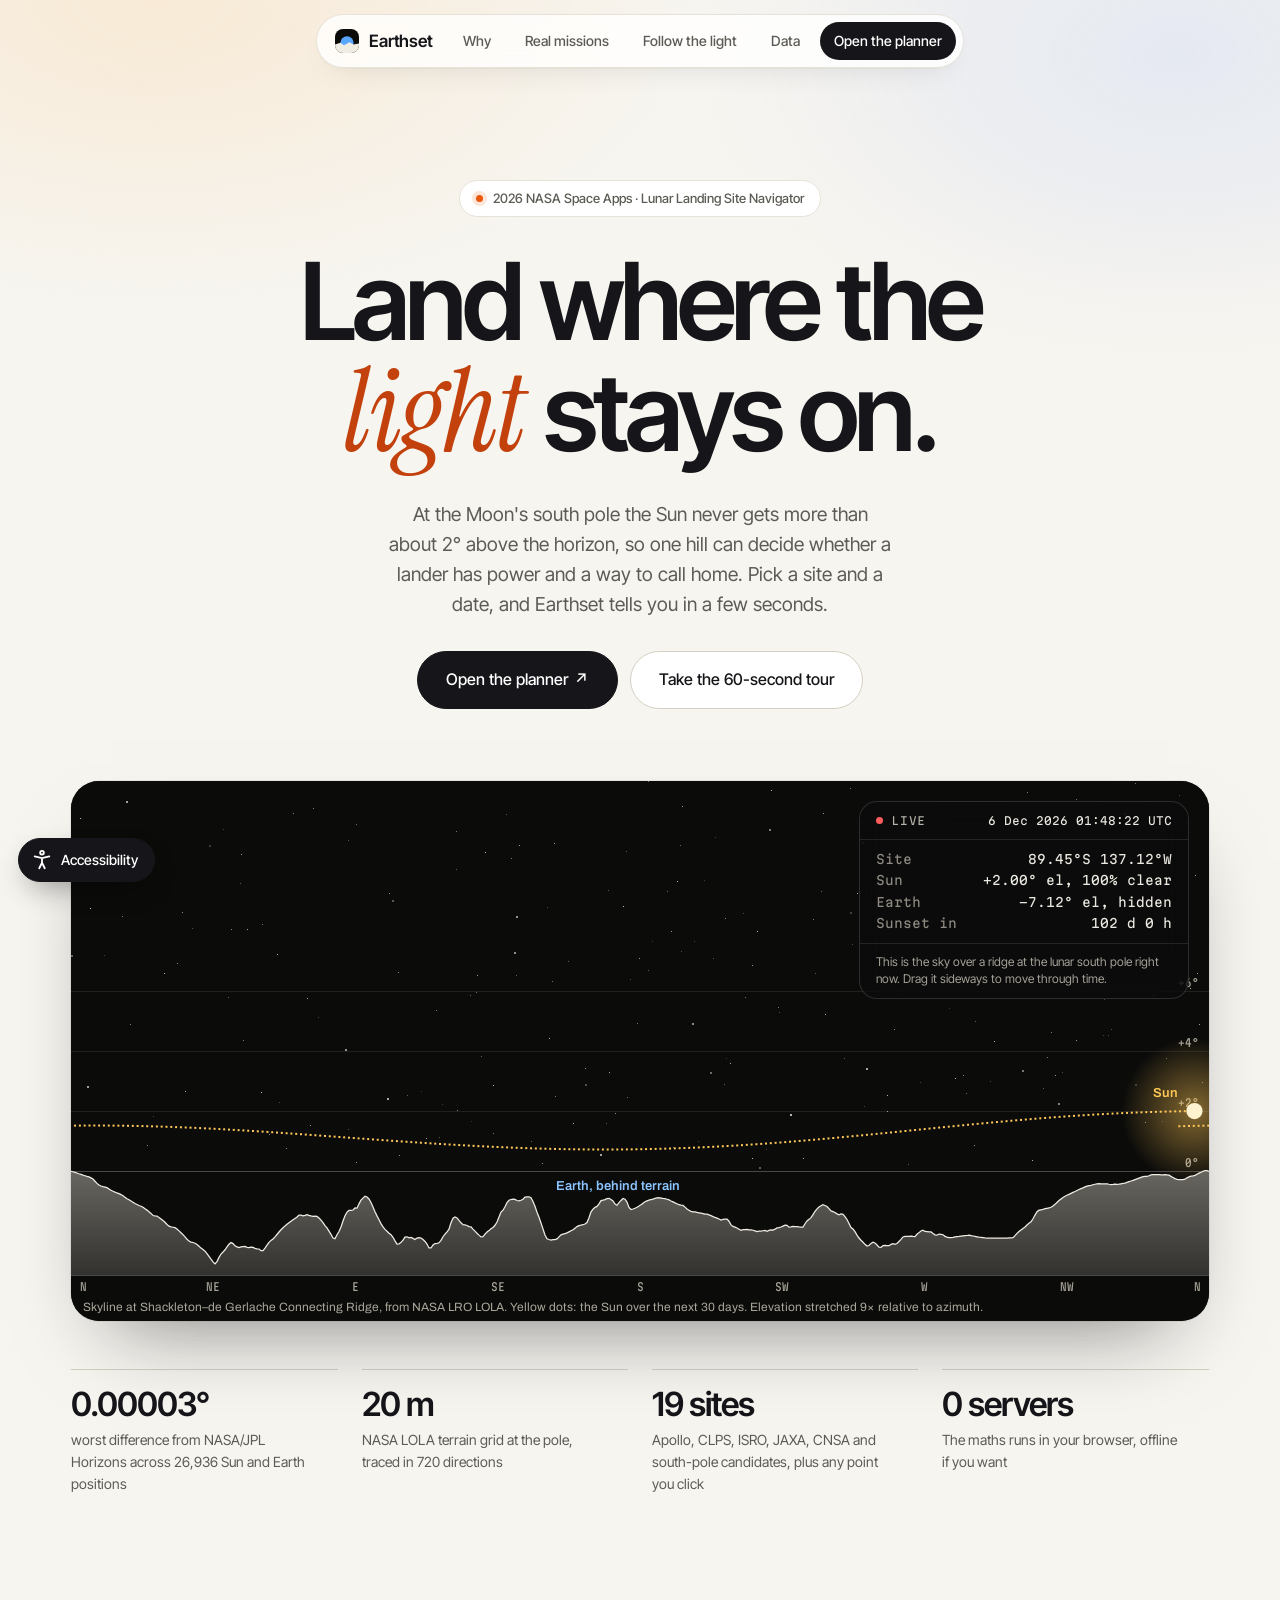
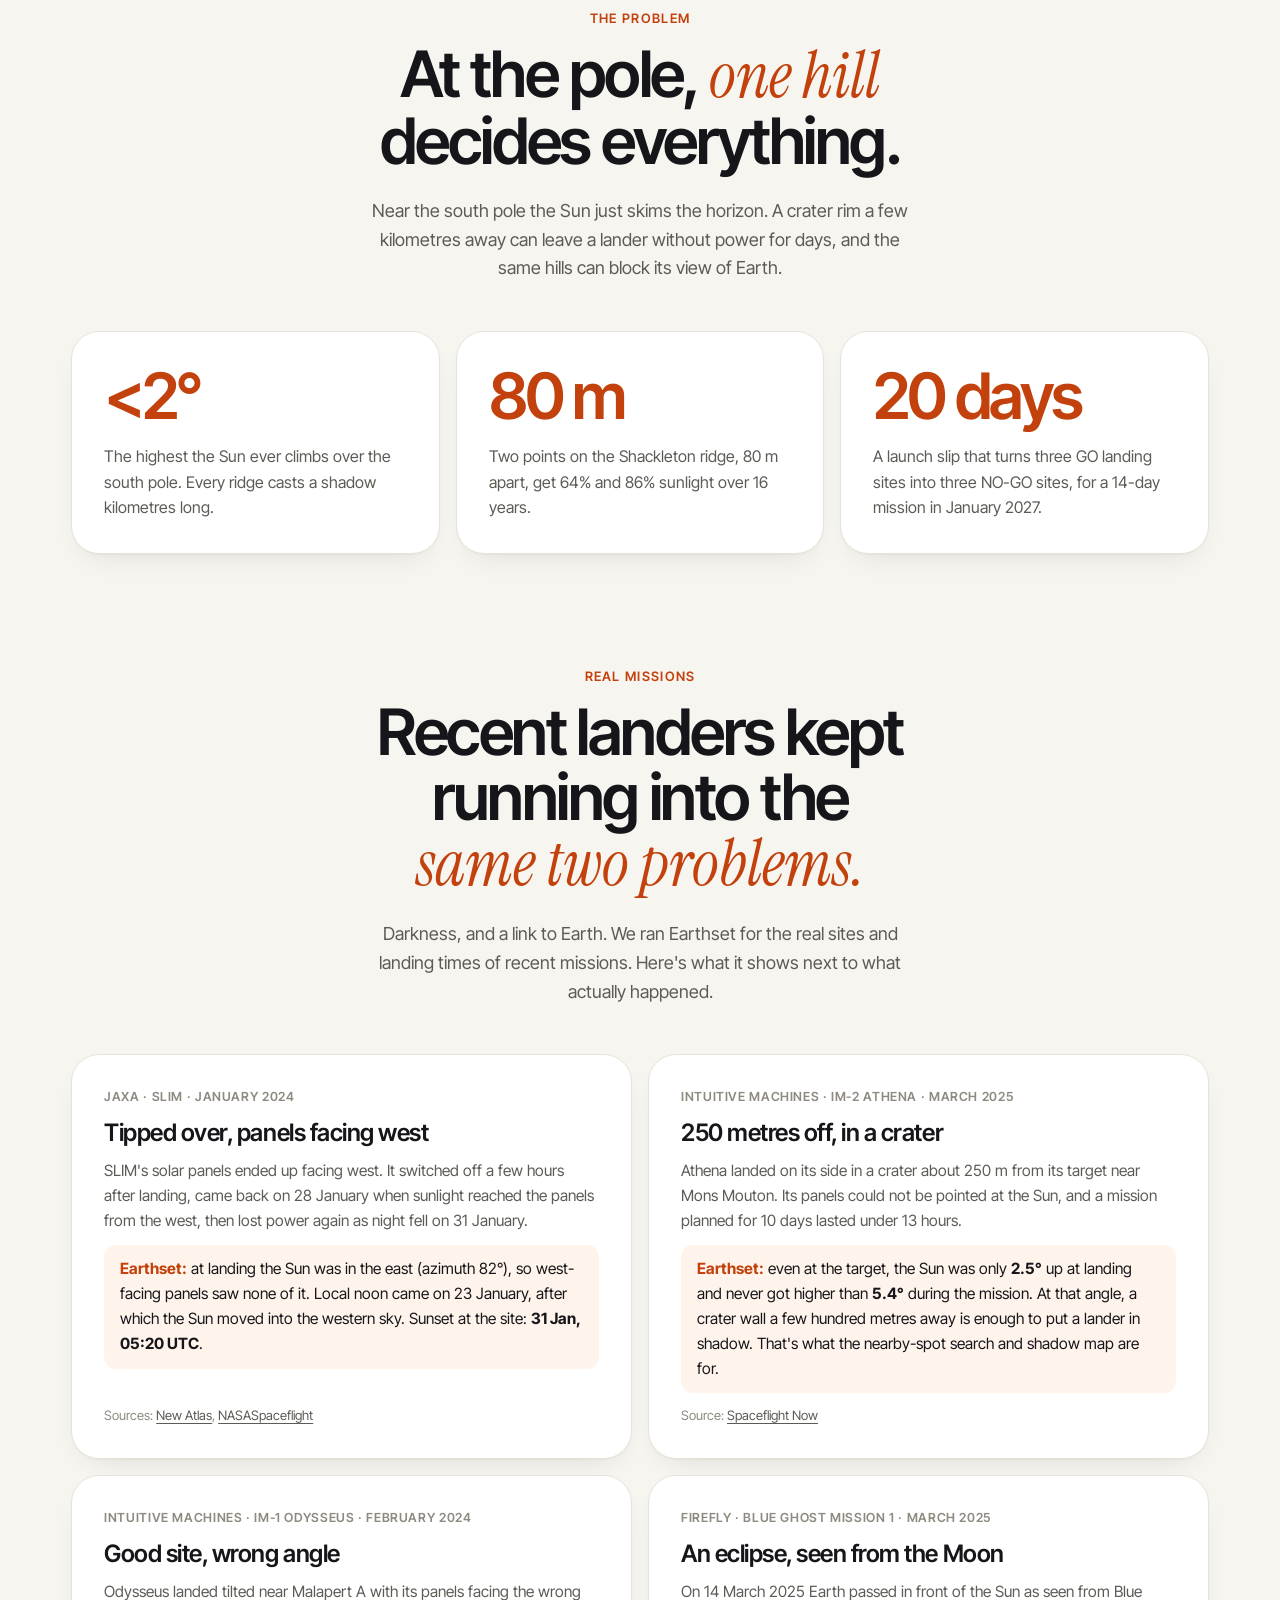
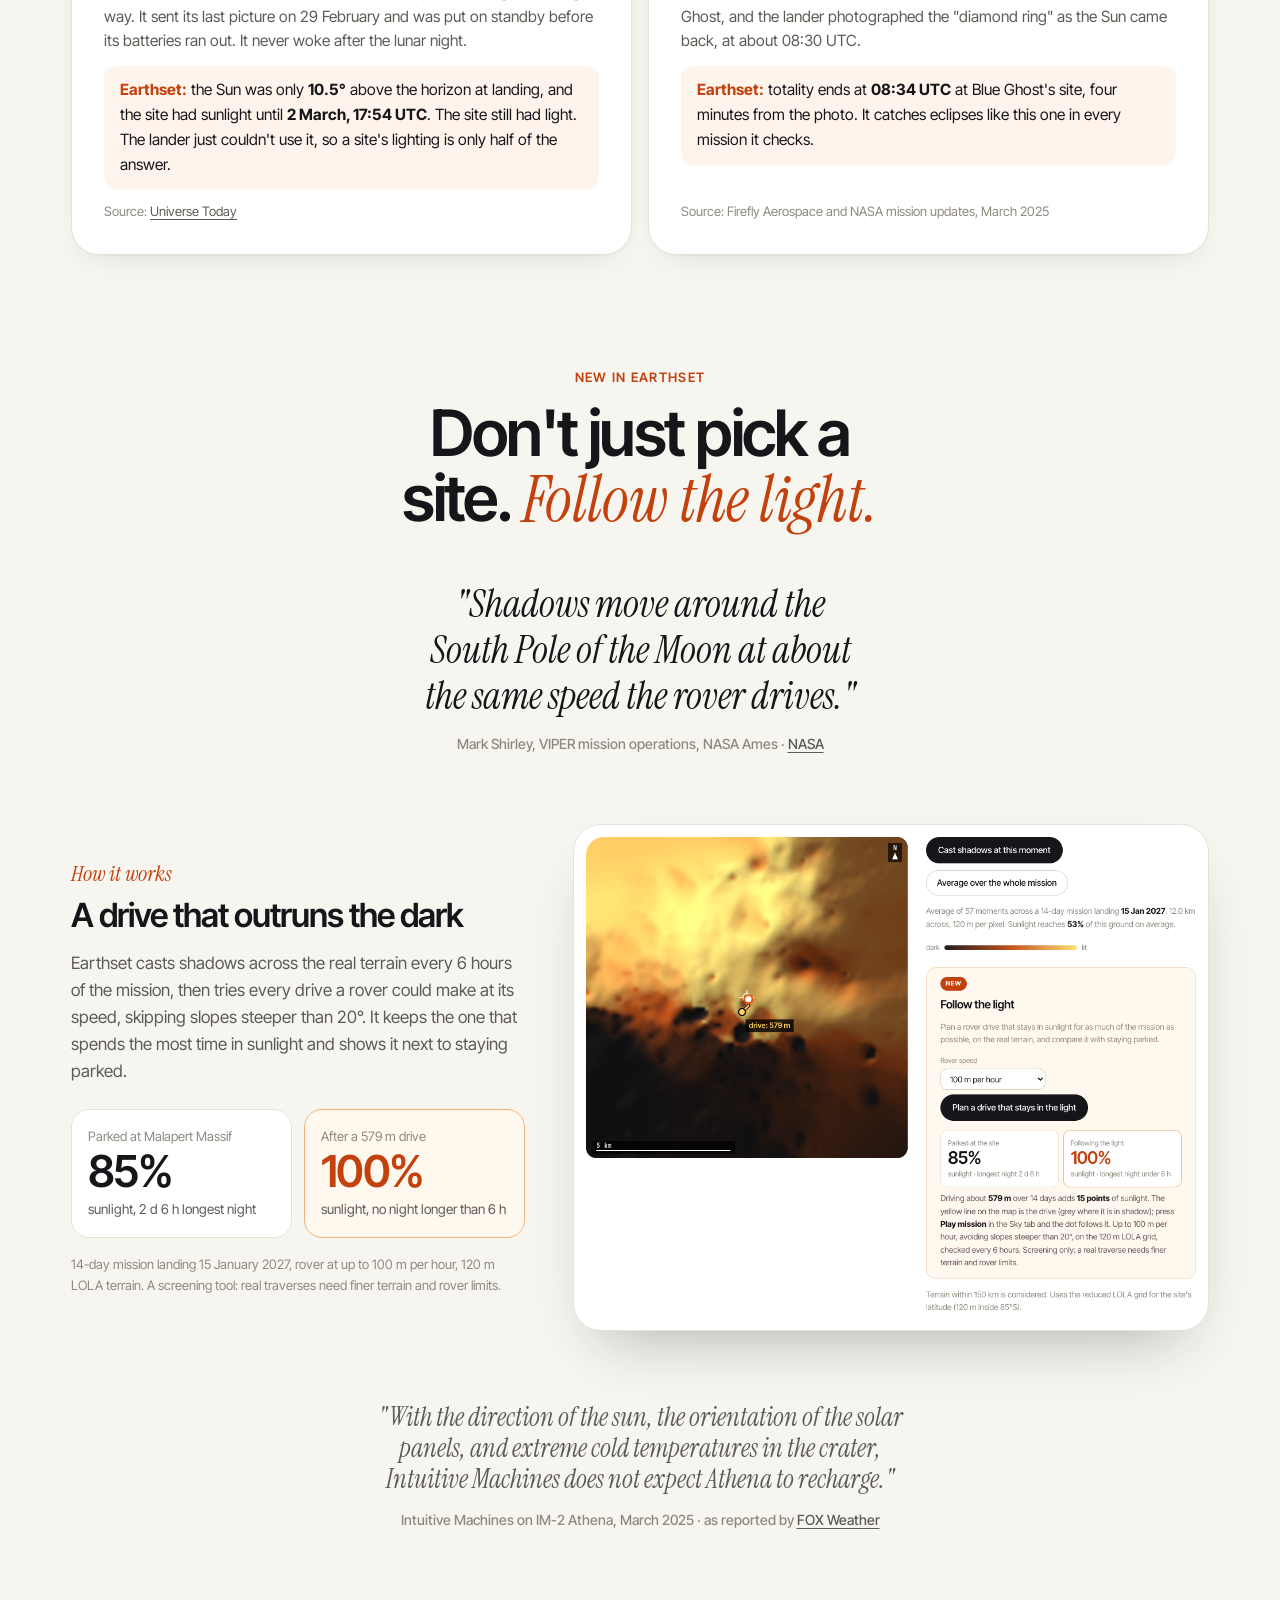
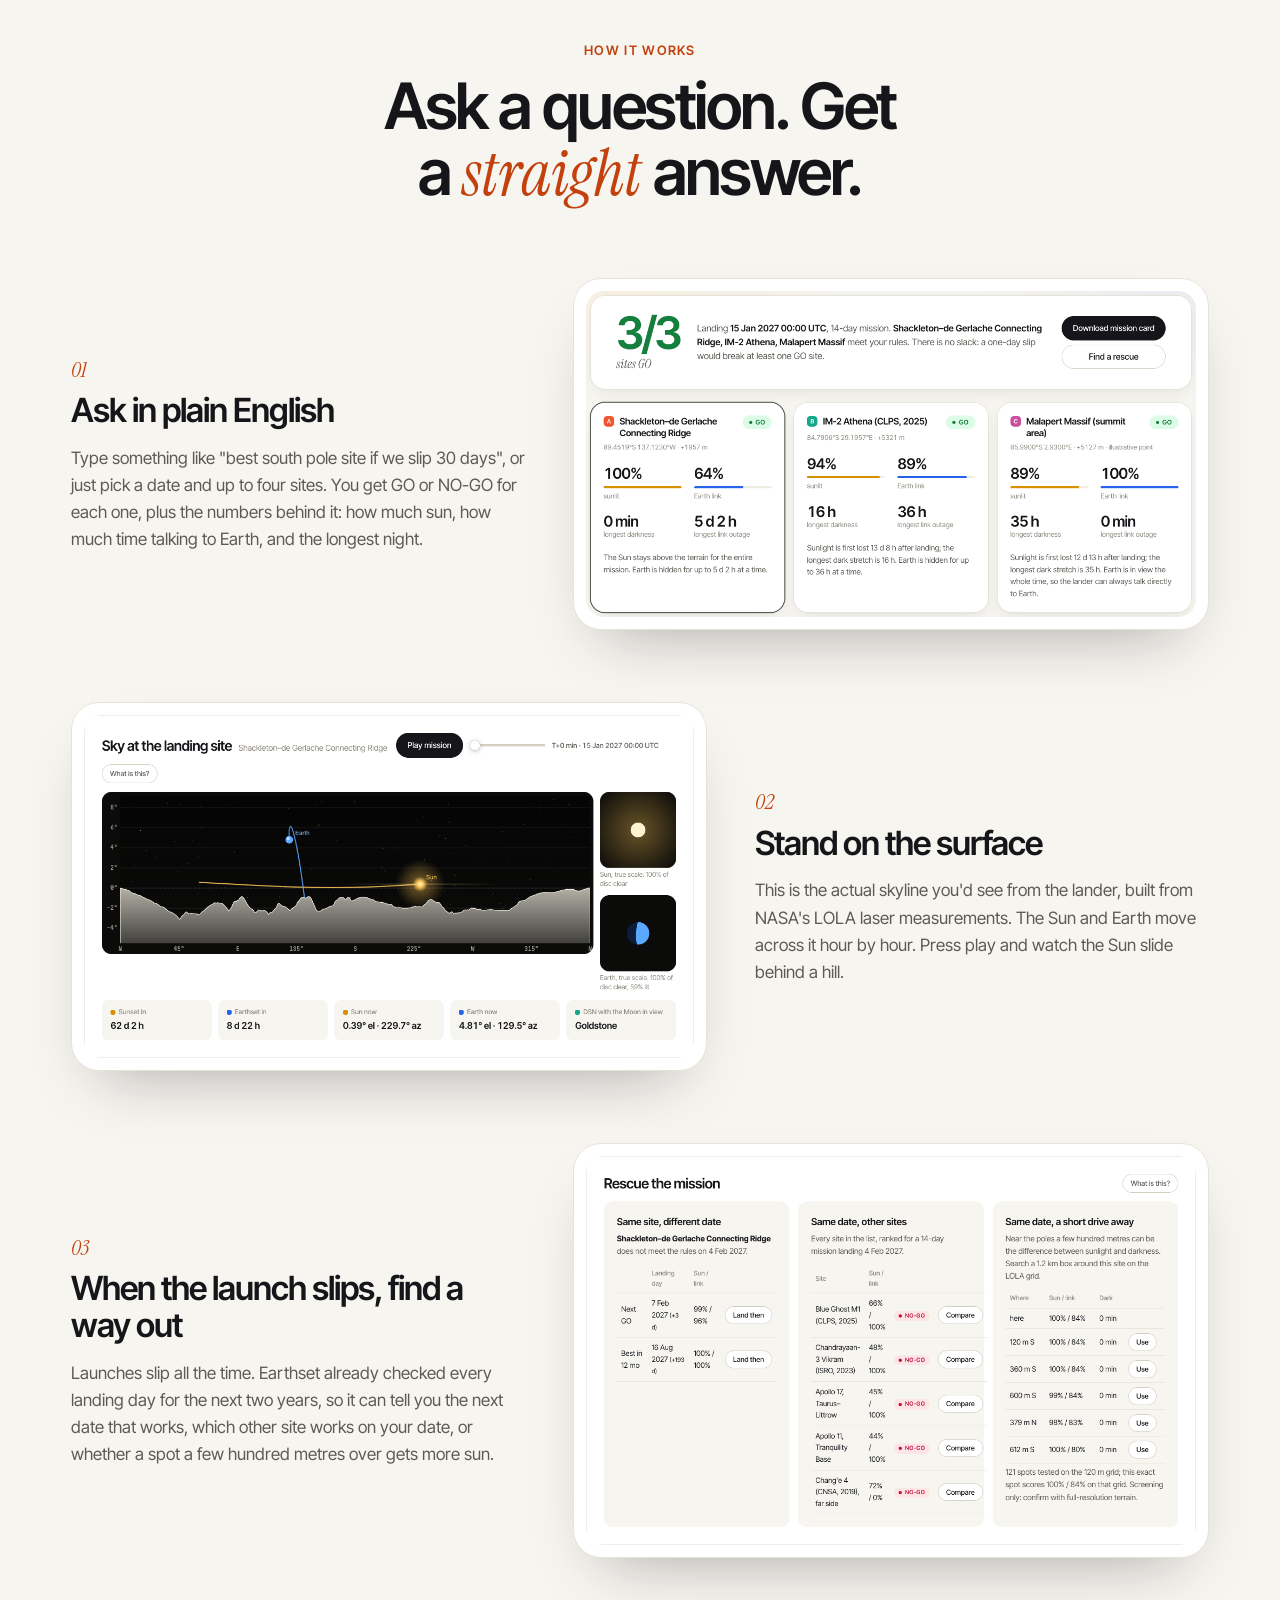
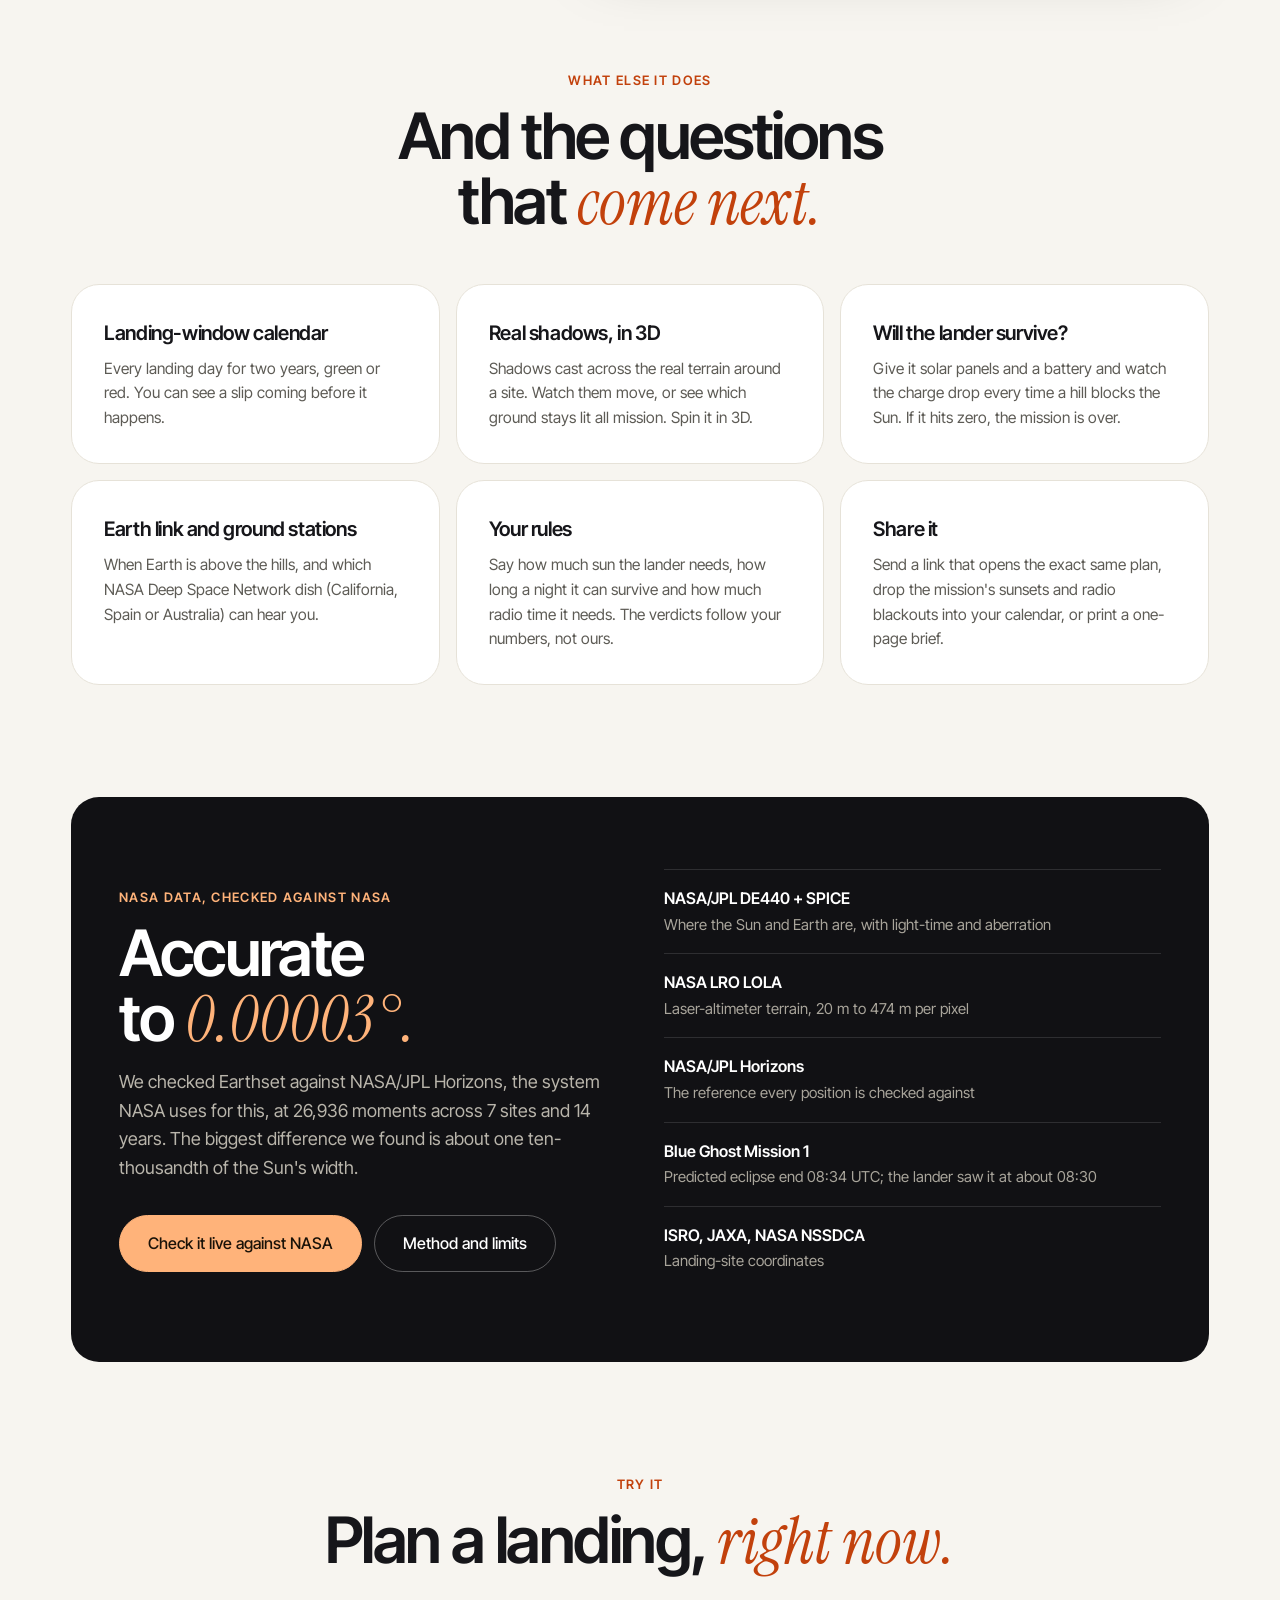
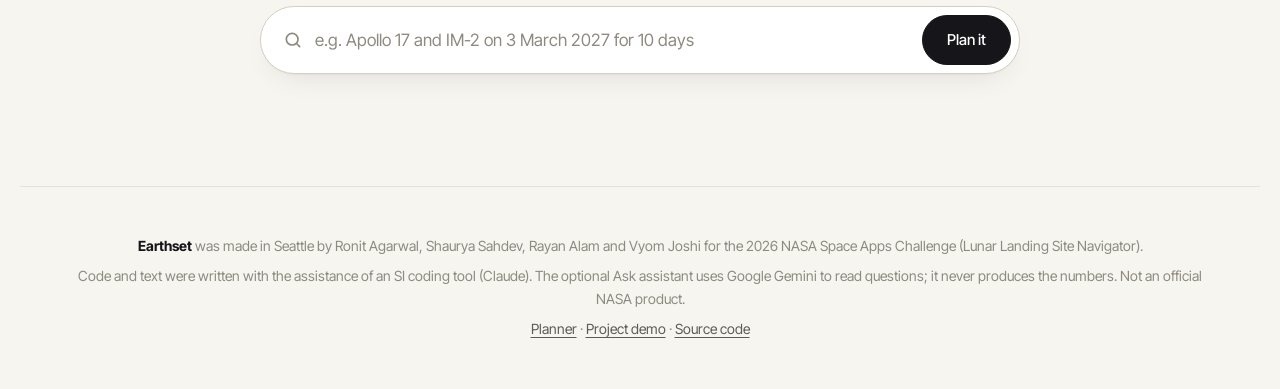
==== commit fd2def2f: "Follow the light: plan a rover drive that stays in sunlight; sourced quotes - terrain.js: optional p" ====
--- a/index.html
+++ b/index.html
@@ -22,7 +22,7 @@
   <nav class="mastNav" aria-label="Page">
     <a class="ghost hideS" href="#why">Why</a>
     <a class="ghost hideS" href="#missions">Real missions</a>
-    <a class="ghost hideS" href="#how">How it works</a>
+    <a class="ghost hideS" href="#light">Follow the light</a>
     <a class="ghost hideS" href="#data">Data</a>
     <a class="ghost cta" href="app.html">Open the planner</a>
   </nav>
@@ -104,6 +104,19 @@
   </div>
 </section>
 
+<section class="lsec" id="light">
+  <p class="kicker">New in Earthset</p>
+  <h2 class="lh2">Don't just pick a site. <em>Follow the light.</em></h2>
+  <blockquote class="quote">"Shadows move around the South Pole of the Moon at about the same speed the rover drives."<cite>Mark Shirley, VIPER mission operations, NASA Ames · <a href="https://www.nasa.gov/feature/ames/viper-rover-will-get-driving-headlights">NASA</a></cite></blockquote>
+  <div class="step">
+    <div class="stepTxt"><span class="num">How it works</span><h3>A drive that outruns the dark</h3><p>Earthset casts shadows across the real terrain every 6 hours of the mission, then tries every drive a rover could make at its speed, skipping slopes steeper than 20°. It keeps the one that spends the most time in sunlight and shows it next to staying parked.</p>
+      <div class="rtStat"><div><small>Parked at Malapert Massif</small><b>85%</b><span>sunlight, 2 d 6 h longest night</span></div><div class="win"><small>After a 579 m drive</small><b>100%</b><span>sunlight, no night longer than 6 h</span></div></div>
+      <p class="fine2">14-day mission landing 15 January 2027, rover at up to 100 m per hour, 120 m LOLA terrain. A screening tool: real traverses need finer terrain and rover limits.</p></div>
+    <figure class="shot"><img src="demo/img/route.png" alt="Follow the light at Malapert Massif: a short drive on the shadow map, with the parked rover at 85 percent sunlight and the driving rover at 100 percent" loading="lazy"></figure>
+  </div>
+  <blockquote class="quote small">"With the direction of the sun, the orientation of the solar panels, and extreme cold temperatures in the crater, Intuitive Machines does not expect Athena to recharge."<cite>Intuitive Machines on IM-2 Athena, March 2025 · as reported by <a href="https://www.foxweather.com/earth-space/intuitive-machines-nova-c-athena-lands-on-side-mission-ends">FOX Weather</a></cite></blockquote>
+</section>
+
 <section class="lsec" id="how">
   <p class="kicker">How it works</p>
   <h2 class="lh2">Ask a question. Get a <em>straight</em> answer.</h2>
--- a/css/style.css
+++ b/css/style.css
@@ -443,3 +443,22 @@
 html.a-spacing body { letter-spacing: .03em; word-spacing: .12em; } html.a-spacing p, html.a-spacing li { line-height: 1.85 !important; }
 @media print { .a11yBtn, .a11yPanel, .skip { display: none !important; } }
 @media (max-width: 600px) { .a11yBtn span { display: none; } .a11yBtn { padding: 12px; } }
+/* follow the light */
+.routeBox { width: 100%; margin-top: var(--s3); padding: var(--s4) var(--s5); background: #fff8ef; border: 1px solid #f3d9bf; border-radius: var(--r2); display: flex; flex-direction: column; gap: var(--s2); align-items: flex-start; }
+.routeBox h3 { font-size: 20px; font-weight: 600; letter-spacing: -.02em; }
+.rtKick { font-size: 11px; font-weight: 700; letter-spacing: .08em; text-transform: uppercase; color: #fff; background: var(--accent); padding: 3px 9px; border-radius: 999px; }
+.rtSpeed { display: flex; flex-direction: column; gap: 4px; font-size: 12px; color: var(--ink3); }
+.rtOut { font-size: 14px; color: var(--ink2); width: 100%; } .rtOut p b { color: var(--ink); }
+.rtCmp { display: grid; grid-template-columns: 1fr 1fr; gap: var(--s2); margin: var(--s2) 0; }
+.rtCmp > div { background: var(--card); border: 1px solid var(--line); border-radius: var(--r1); padding: var(--s3); }
+.rtCmp .win { border-color: #f0b27a; }
+.rtCmp small { display: block; font-size: 12px; color: var(--ink3); } .rtCmp b { display: block; font-size: 30px; font-weight: 600; letter-spacing: -.03em; color: var(--ink); line-height: 1.1; } .rtCmp .win b { color: var(--accent); } .rtCmp span { font-size: 12.5px; color: var(--ink3); }
+/* follow the light showcase + quotes */
+.quote { max-width: 30ch; margin: var(--s7) auto 0; font: italic 400 clamp(26px, 3vw, 40px)/1.2 var(--serif); color: var(--ink); text-wrap: balance; }
+.quote.small { max-width: 44ch; font-size: clamp(20px, 2vw, 26px); color: var(--ink2); margin-top: var(--s8); }
+.quote cite { display: block; margin-top: var(--s4); font: normal 500 14px var(--sans); color: var(--ink3); } .quote cite a { color: var(--ink2); }
+.rtStat { display: grid; grid-template-columns: 1fr 1fr; gap: var(--s3); margin-top: var(--s5); }
+.rtStat > div { background: var(--card); border: 1px solid var(--line); border-radius: var(--r2); padding: var(--s4); }
+.rtStat .win { border-color: #f0b27a; background: #fff8ef; }
+.rtStat small { display: block; font-size: 13px; color: var(--ink3); } .rtStat b { display: block; font-size: 44px; font-weight: 600; letter-spacing: -.04em; line-height: 1.1; } .rtStat .win b { color: var(--accent); } .rtStat span { font-size: 13.5px; color: var(--ink2); }
+.fine2 { font-size: 13px !important; color: var(--ink3) !important; margin-top: var(--s4); }
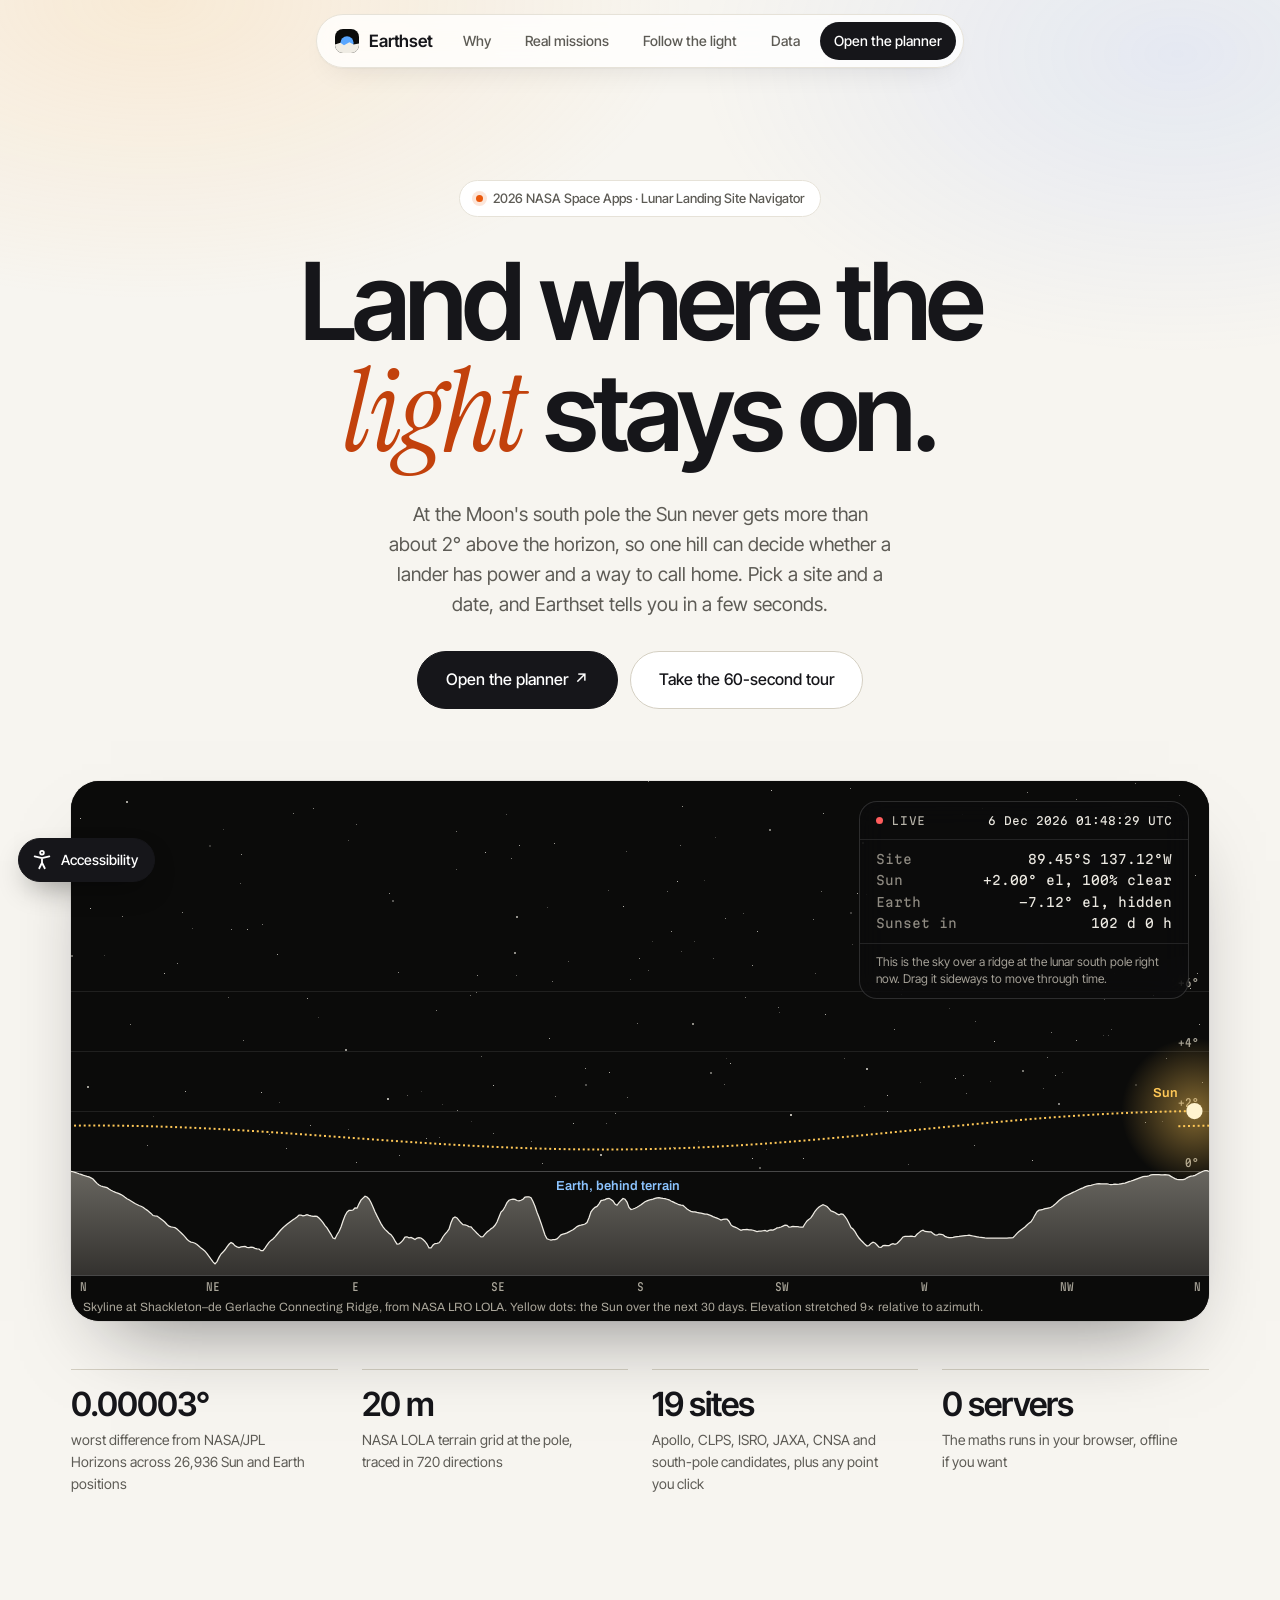
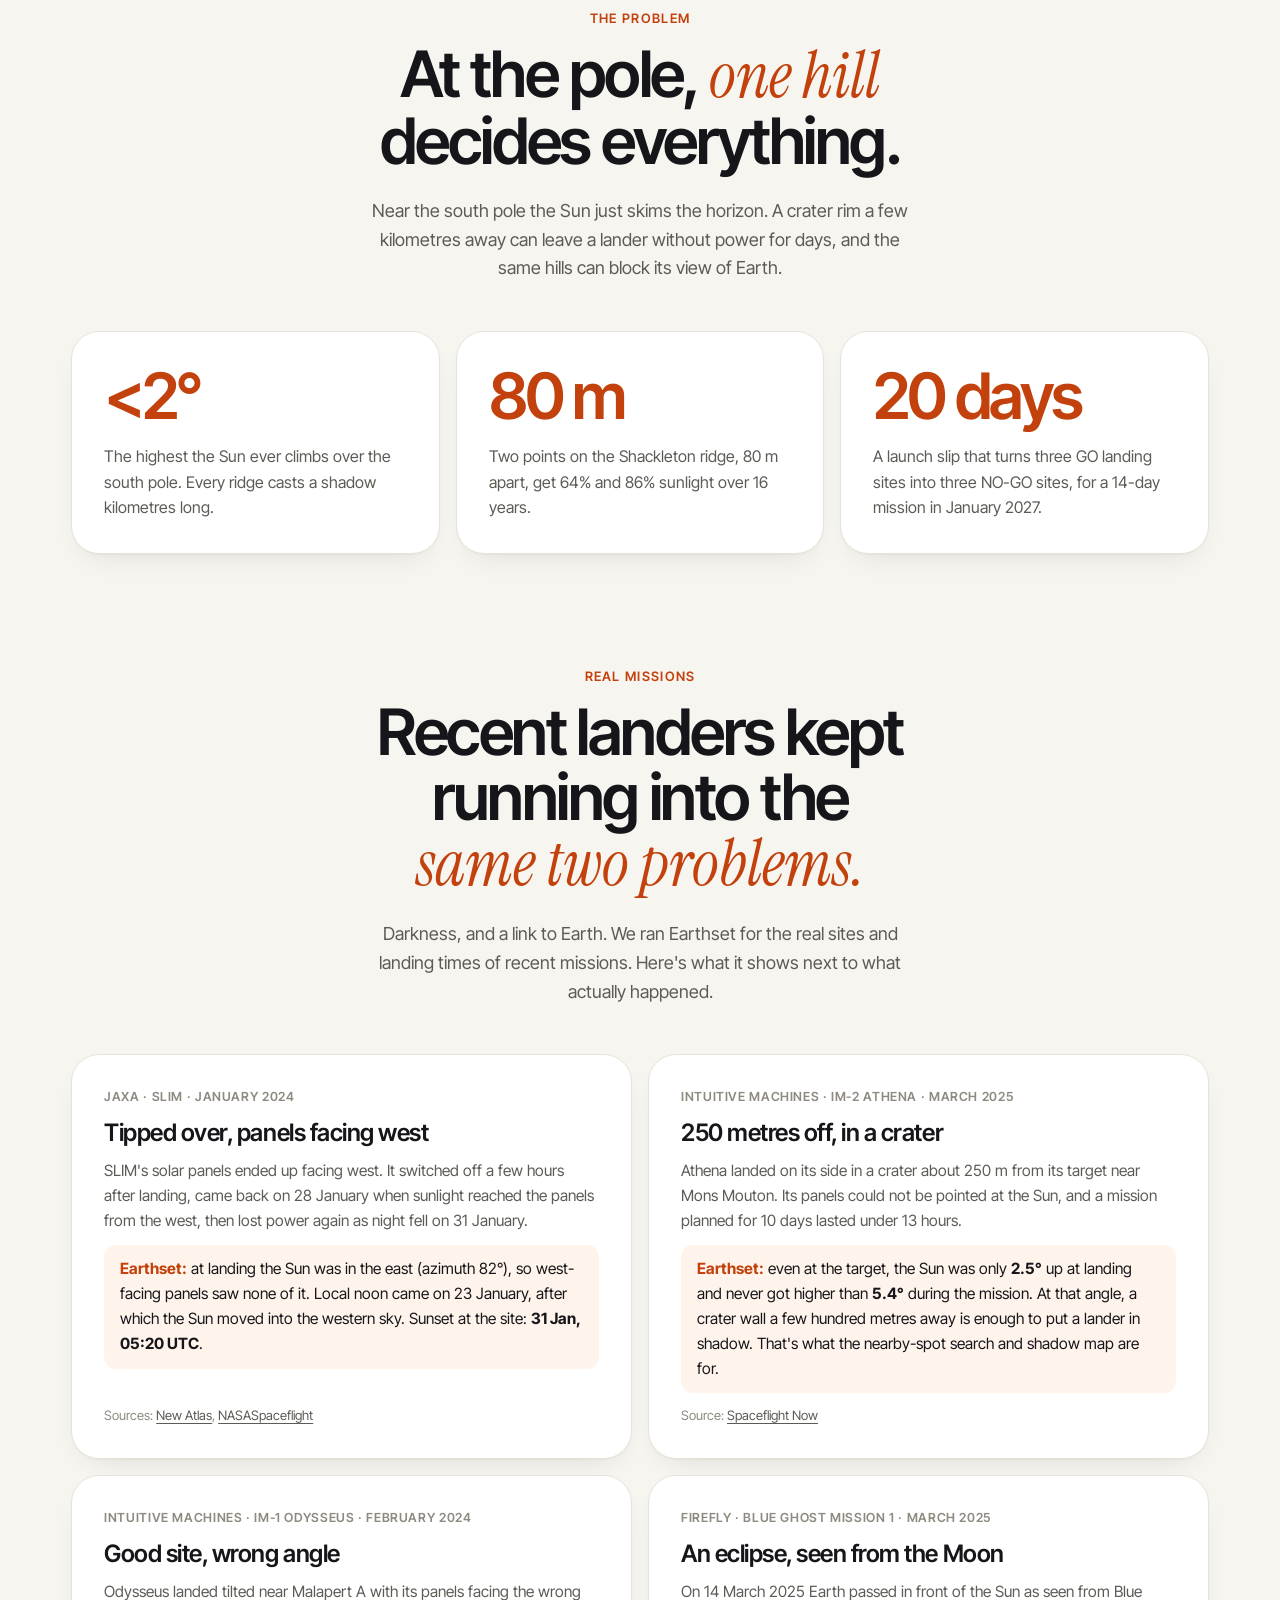
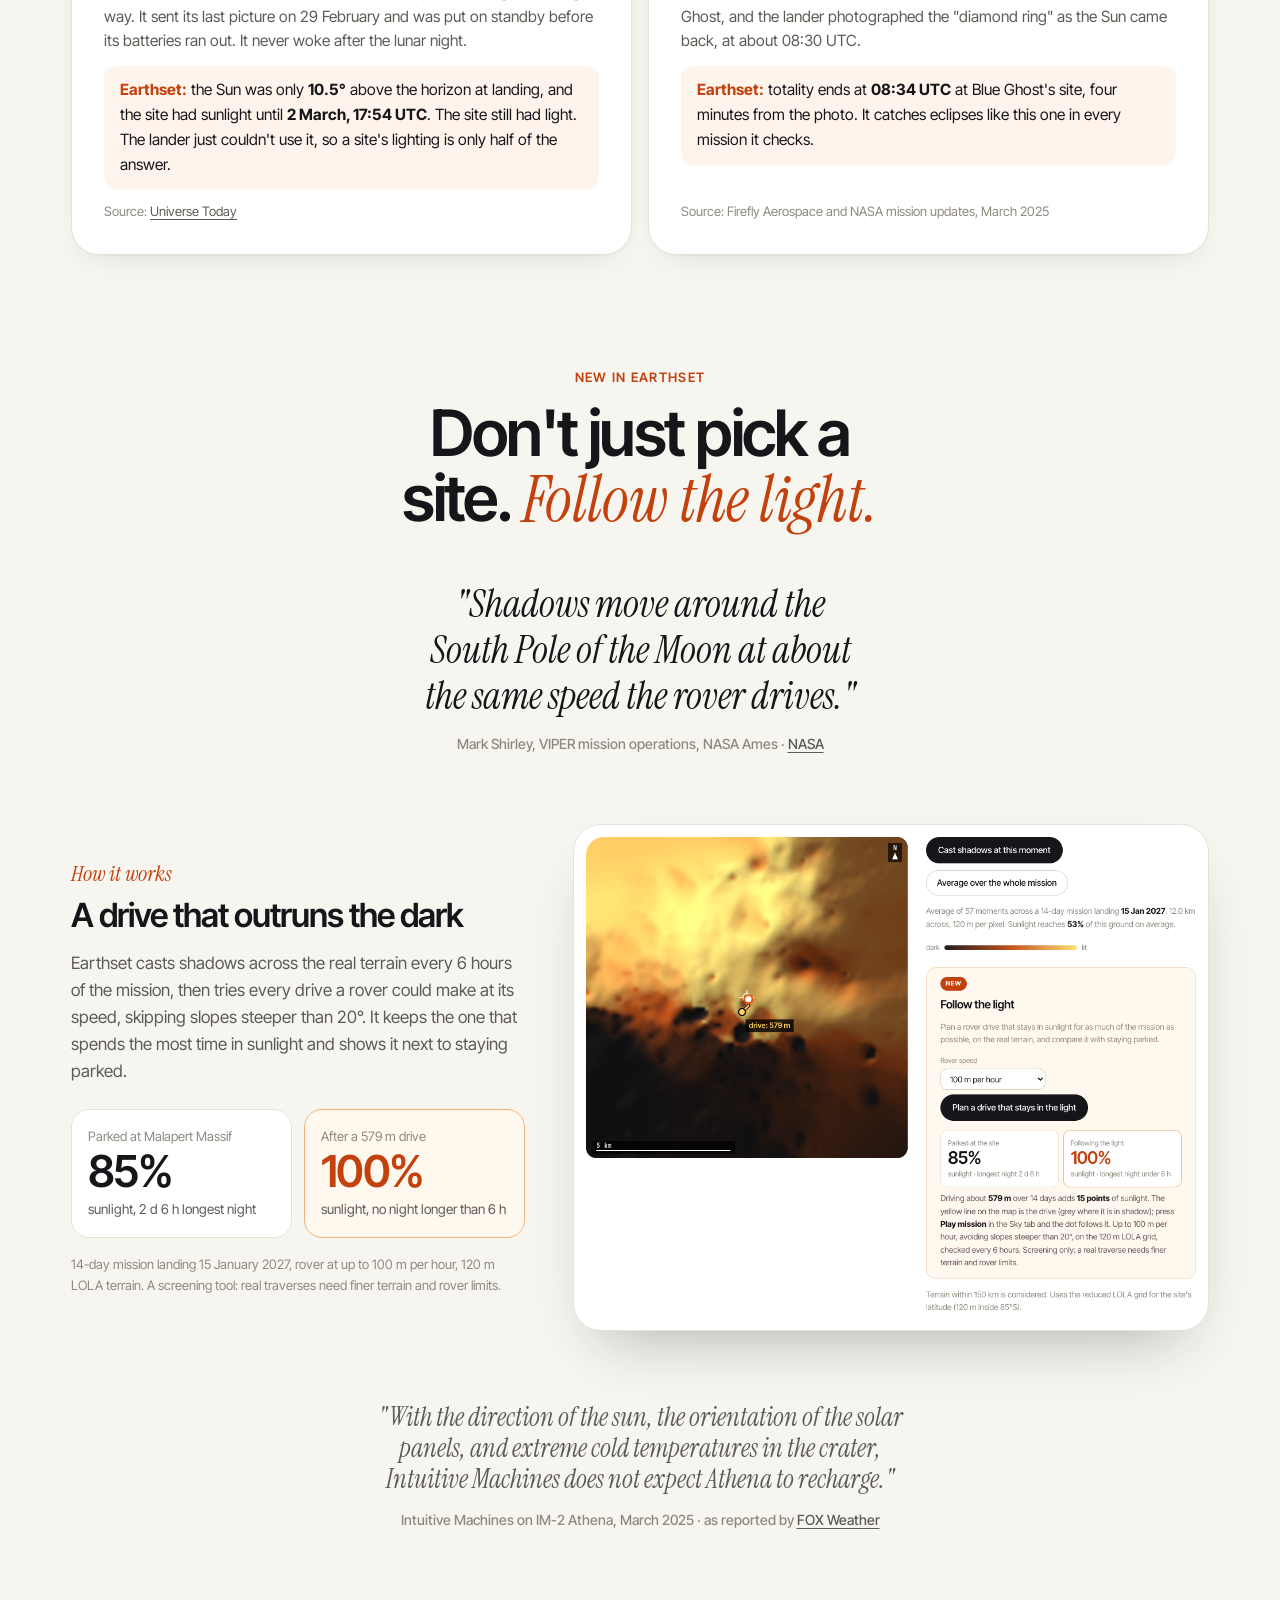
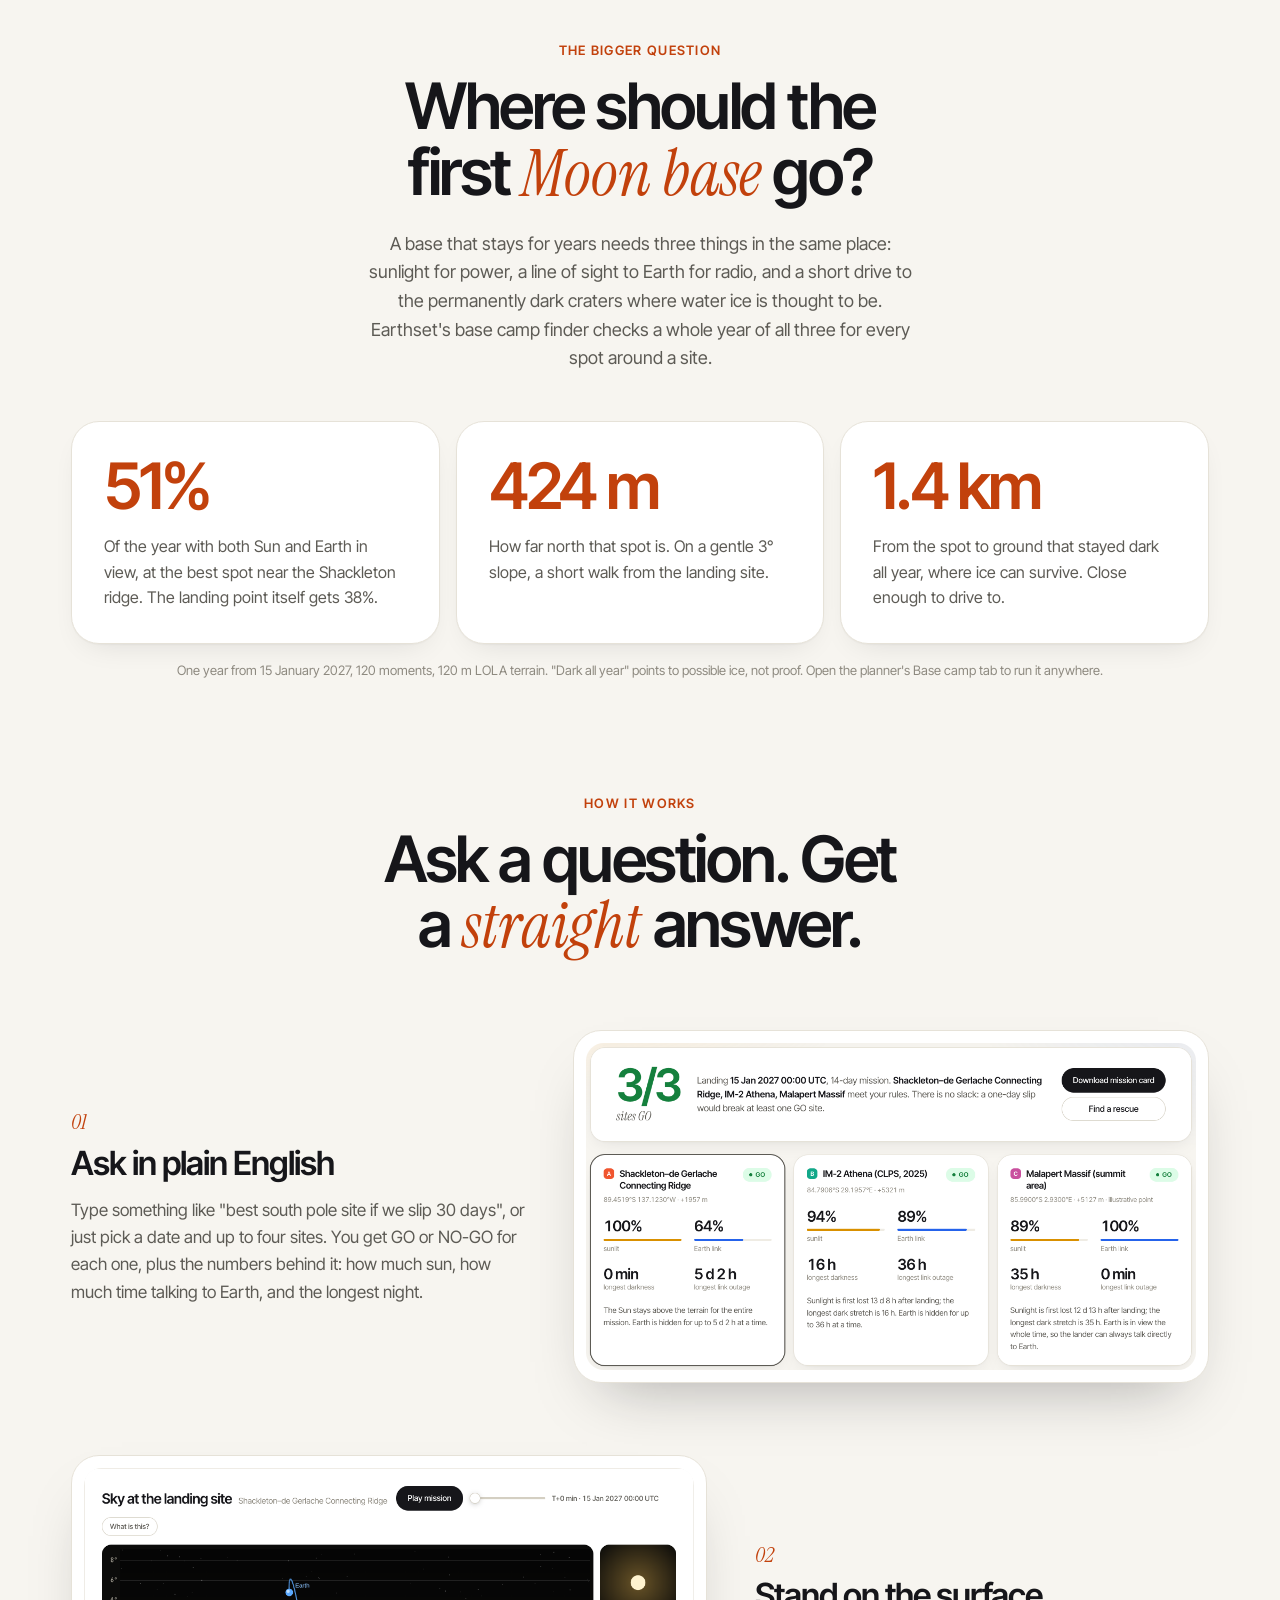
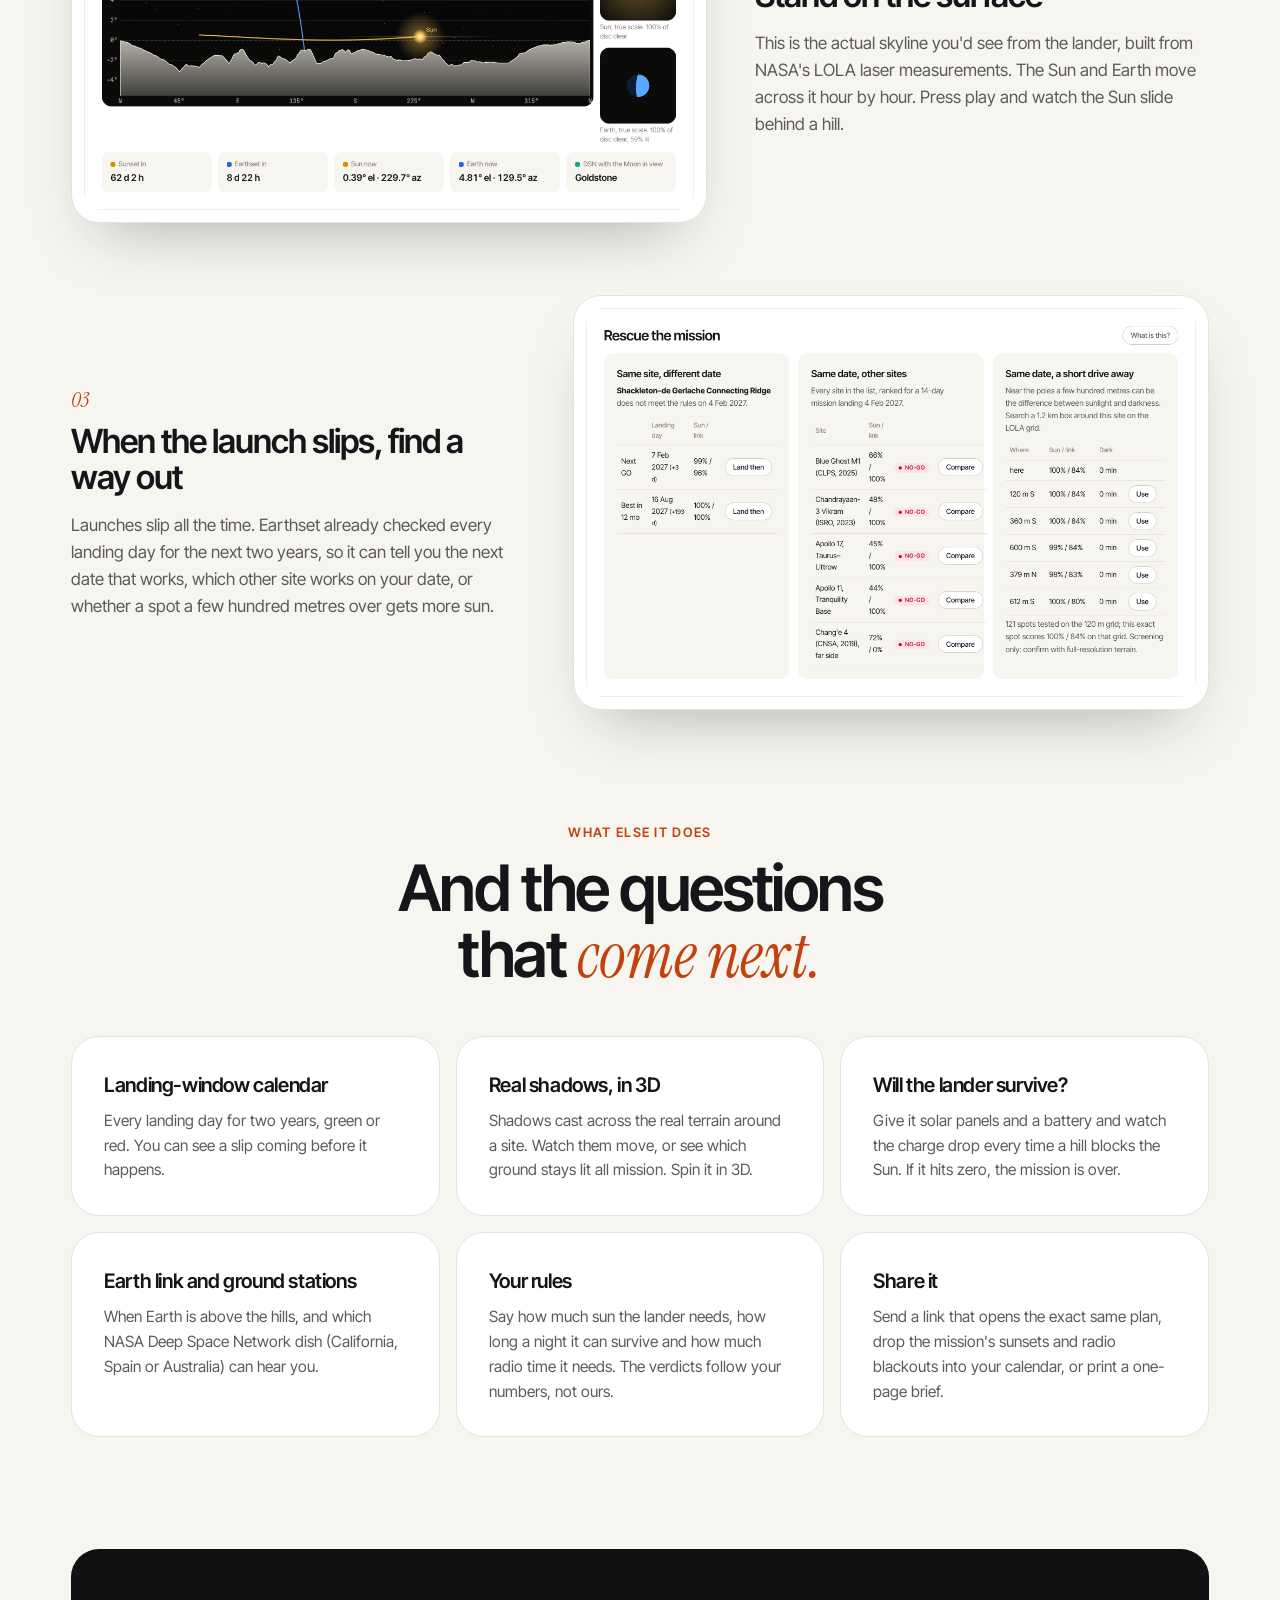
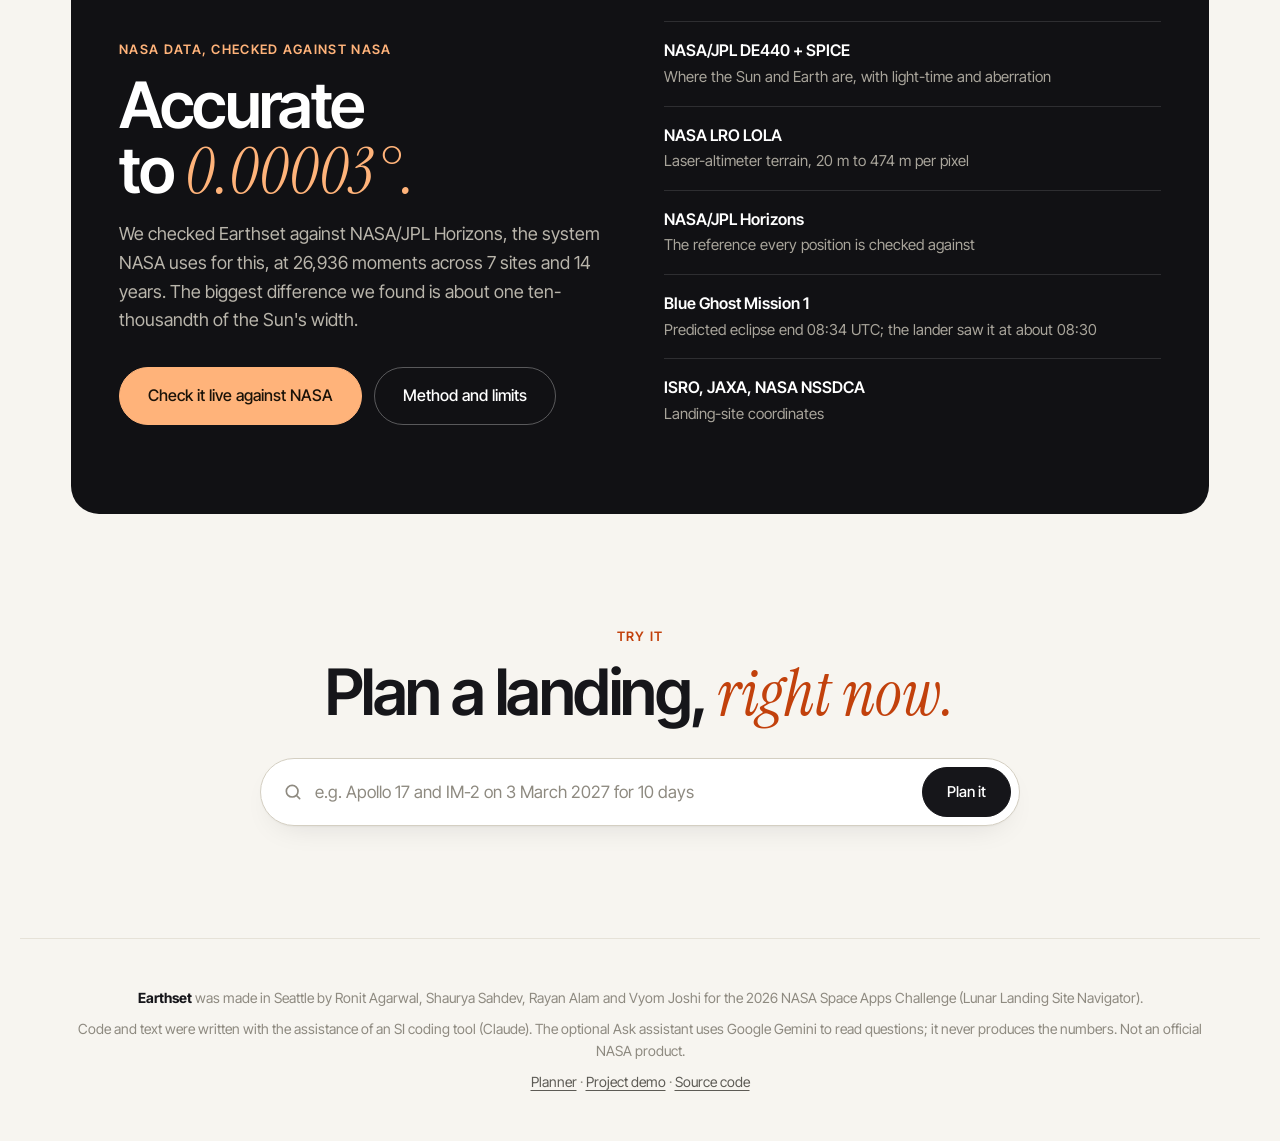
==== commit 214ed012: "Base camp finder: a year of Sun + Earth near the ice - terrain.js: optional joint Sun-and-Earth time" ====
--- a/index.html
+++ b/index.html
@@ -117,6 +117,18 @@
   <blockquote class="quote small">"With the direction of the sun, the orientation of the solar panels, and extreme cold temperatures in the crater, Intuitive Machines does not expect Athena to recharge."<cite>Intuitive Machines on IM-2 Athena, March 2025 · as reported by <a href="https://www.foxweather.com/earth-space/intuitive-machines-nova-c-athena-lands-on-side-mission-ends">FOX Weather</a></cite></blockquote>
 </section>
 
+<section class="lsec" id="base">
+  <p class="kicker">The bigger question</p>
+  <h2 class="lh2">Where should the first <em>Moon base</em> go?</h2>
+  <p class="lsub">A base that stays for years needs three things in the same place: sunlight for power, a line of sight to Earth for radio, and a short drive to the permanently dark craters where water ice is thought to be. Earthset's base camp finder checks a whole year of all three for every spot around a site.</p>
+  <div class="why3">
+    <div><b>51%</b><p>Of the year with both Sun and Earth in view, at the best spot near the Shackleton ridge. The landing point itself gets 38%.</p></div>
+    <div><b>424 m</b><p>How far north that spot is. On a gentle 3° slope, a short walk from the landing site.</p></div>
+    <div><b>1.4 km</b><p>From the spot to ground that stayed dark all year, where ice can survive. Close enough to drive to.</p></div>
+  </div>
+  <p class="fine2">One year from 15 January 2027, 120 moments, 120 m LOLA terrain. "Dark all year" points to possible ice, not proof. Open the planner's Base camp tab to run it anywhere.</p>
+</section>
+
 <section class="lsec" id="how">
   <p class="kicker">How it works</p>
   <h2 class="lh2">Ask a question. Get a <em>straight</em> answer.</h2>
--- a/css/style.css
+++ b/css/style.css
@@ -462,3 +462,10 @@
 .rtStat .win { border-color: #f0b27a; background: #fff8ef; }
 .rtStat small { display: block; font-size: 13px; color: var(--ink3); } .rtStat b { display: block; font-size: 44px; font-weight: 600; letter-spacing: -.04em; line-height: 1.1; } .rtStat .win b { color: var(--accent); } .rtStat span { font-size: 13.5px; color: var(--ink2); }
 .fine2 { font-size: 13px !important; color: var(--ink3) !important; margin-top: var(--s4); }
+/* base camp finder */
+.bcOut { width: 100%; font-size: 14px; color: var(--ink2); }
+.bcLead { font-size: 15.5px; color: var(--ink); margin-bottom: var(--s3); } .bcLead b { color: var(--accent); font-size: 18px; }
+.bcT { width: 100%; border-collapse: collapse; font-size: 13.5px; font-variant-numeric: tabular-nums; margin-bottom: var(--s2); }
+.bcT th { text-align: left; font-weight: 500; font-size: 12px; color: var(--ink3); padding: 6px; border-bottom: 1px solid var(--line2); }
+.bcT td { padding: 7px 6px; border-bottom: 1px solid var(--line); } .bcT td b { color: var(--ink); }
+.bcT button { padding: 4px 12px; font-size: 12.5px; }
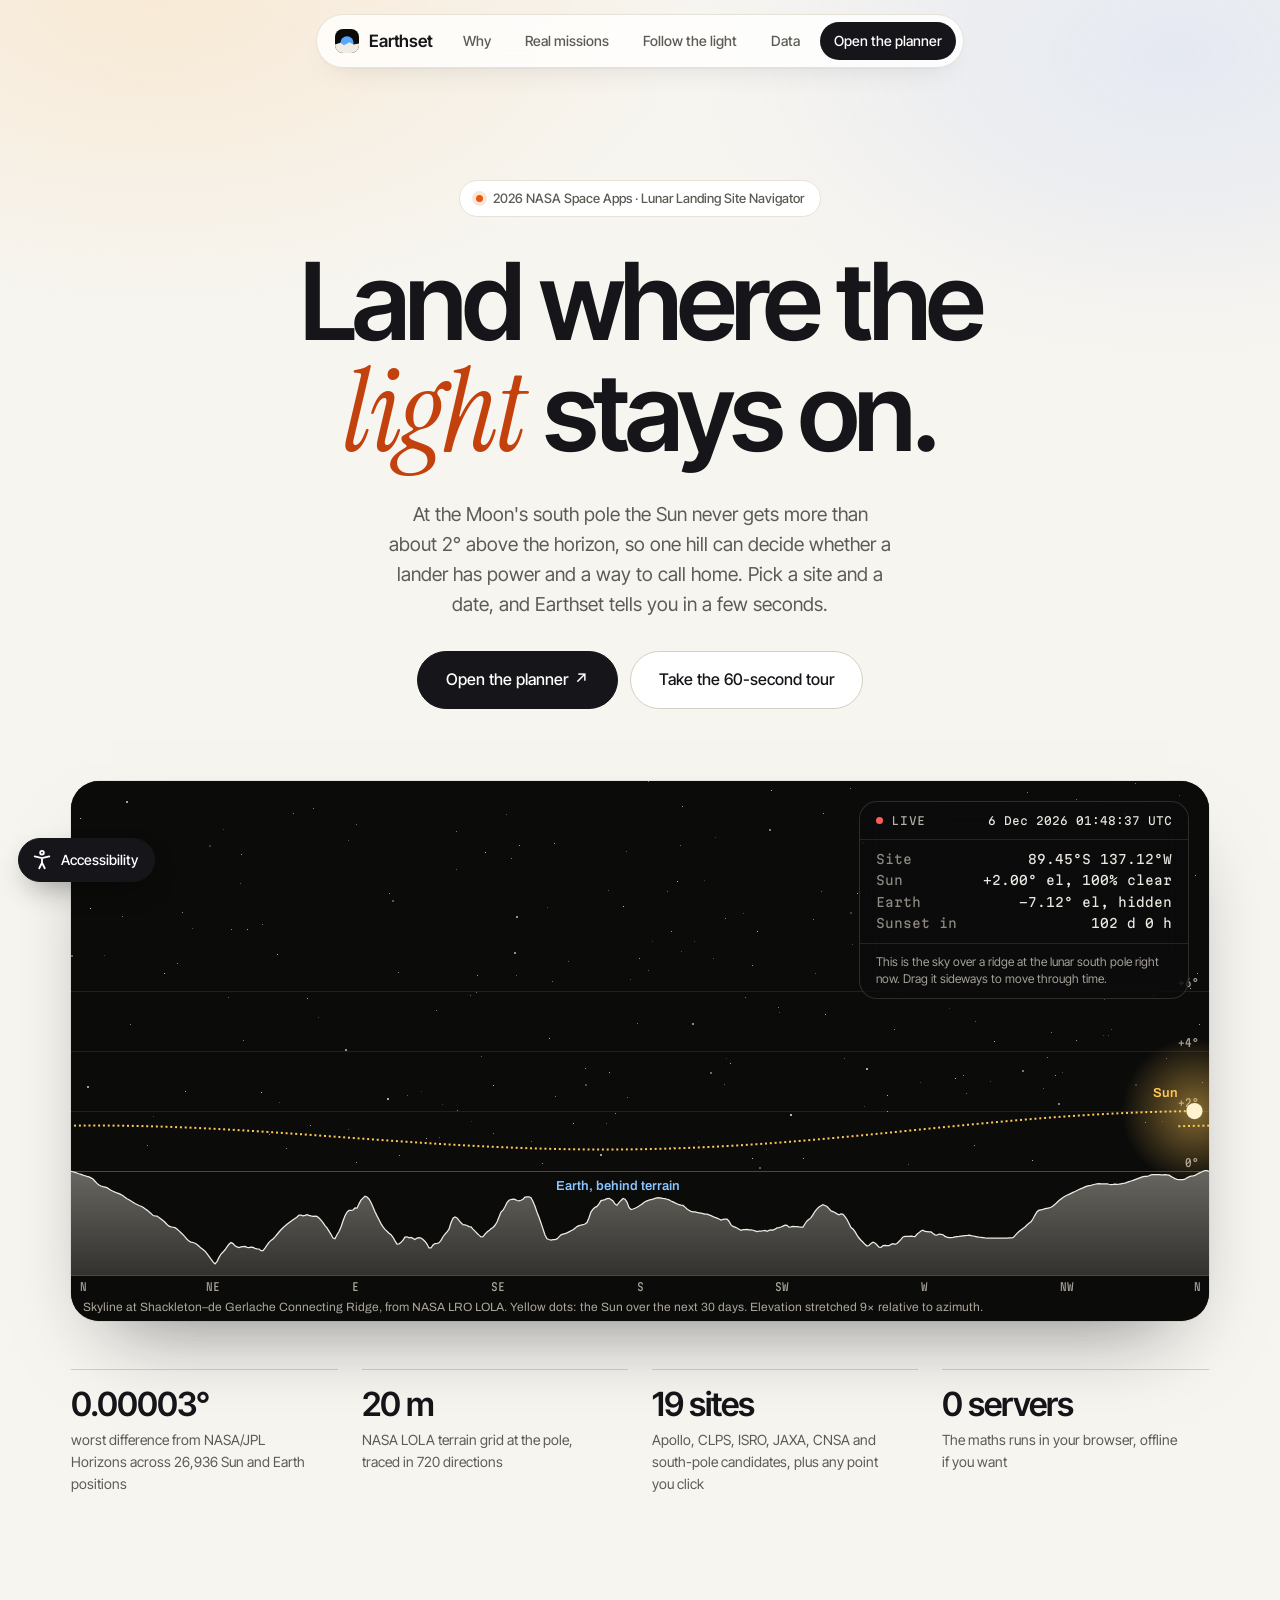
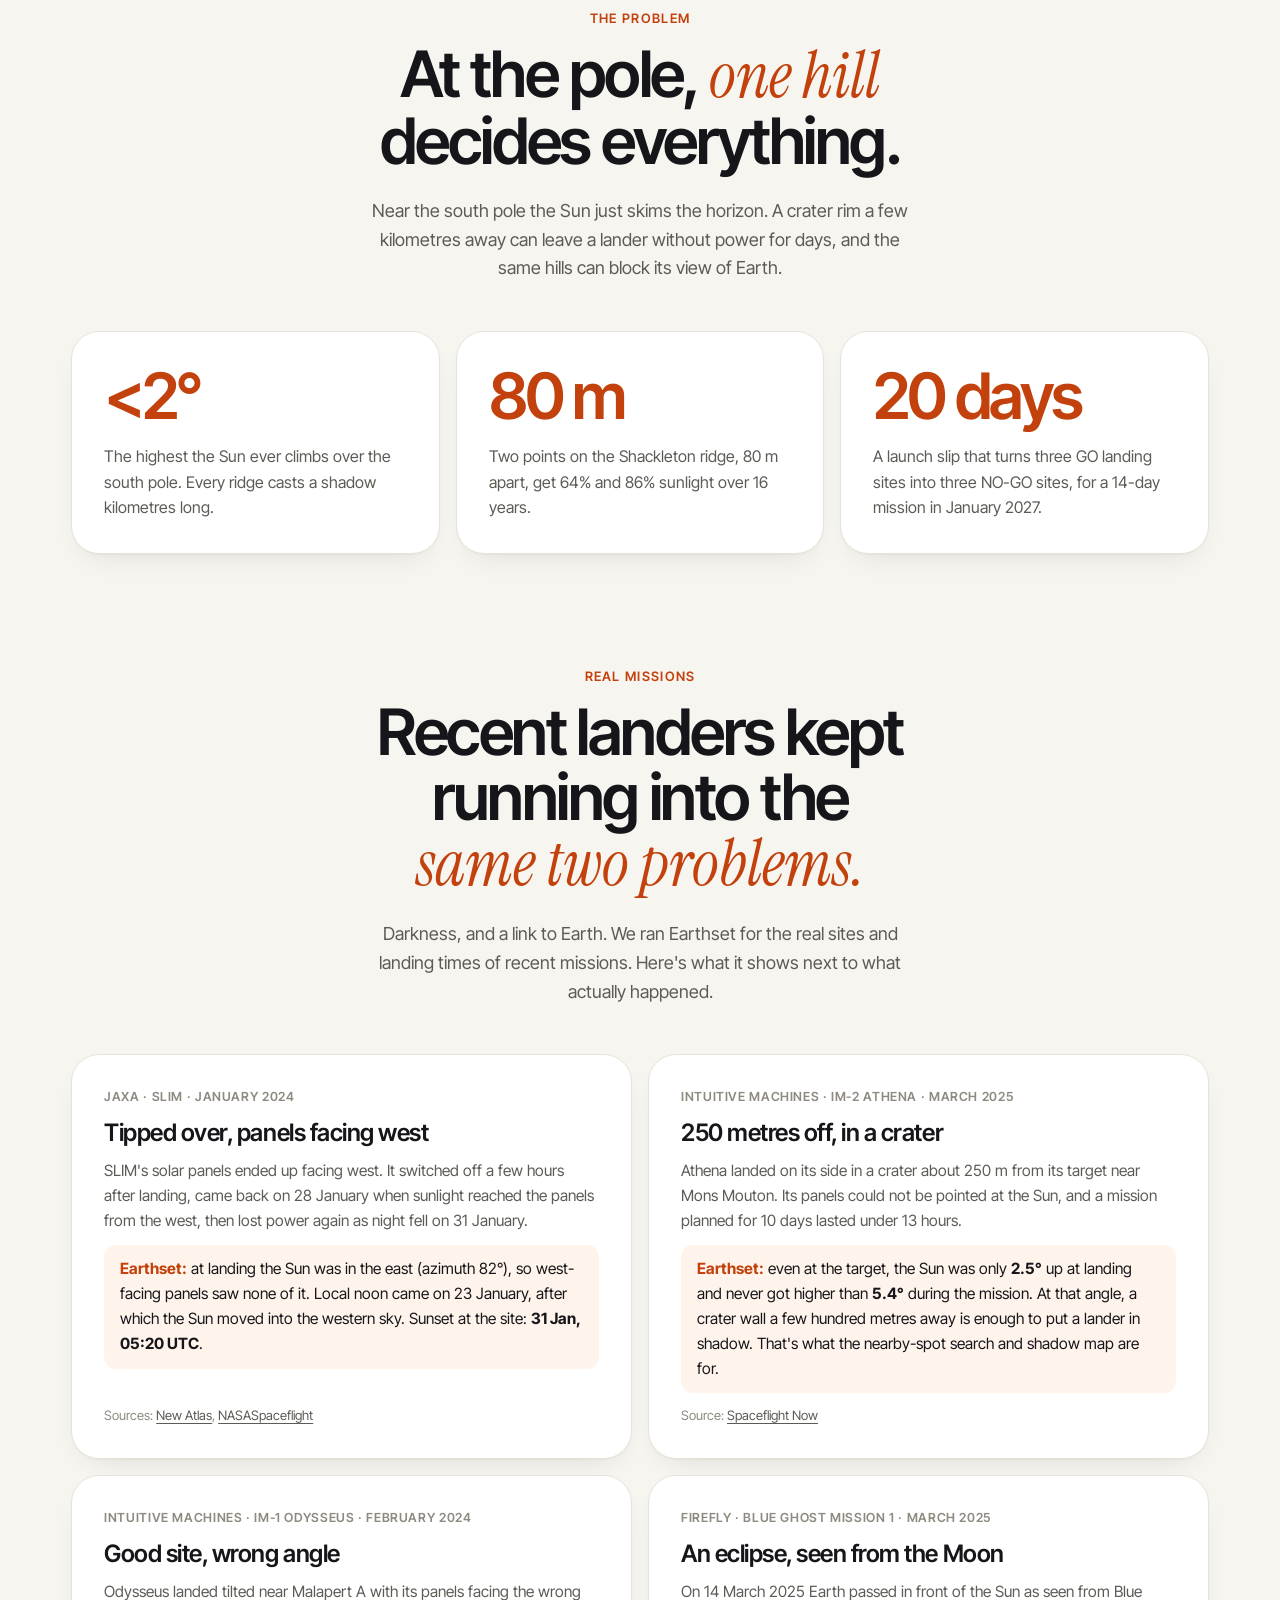
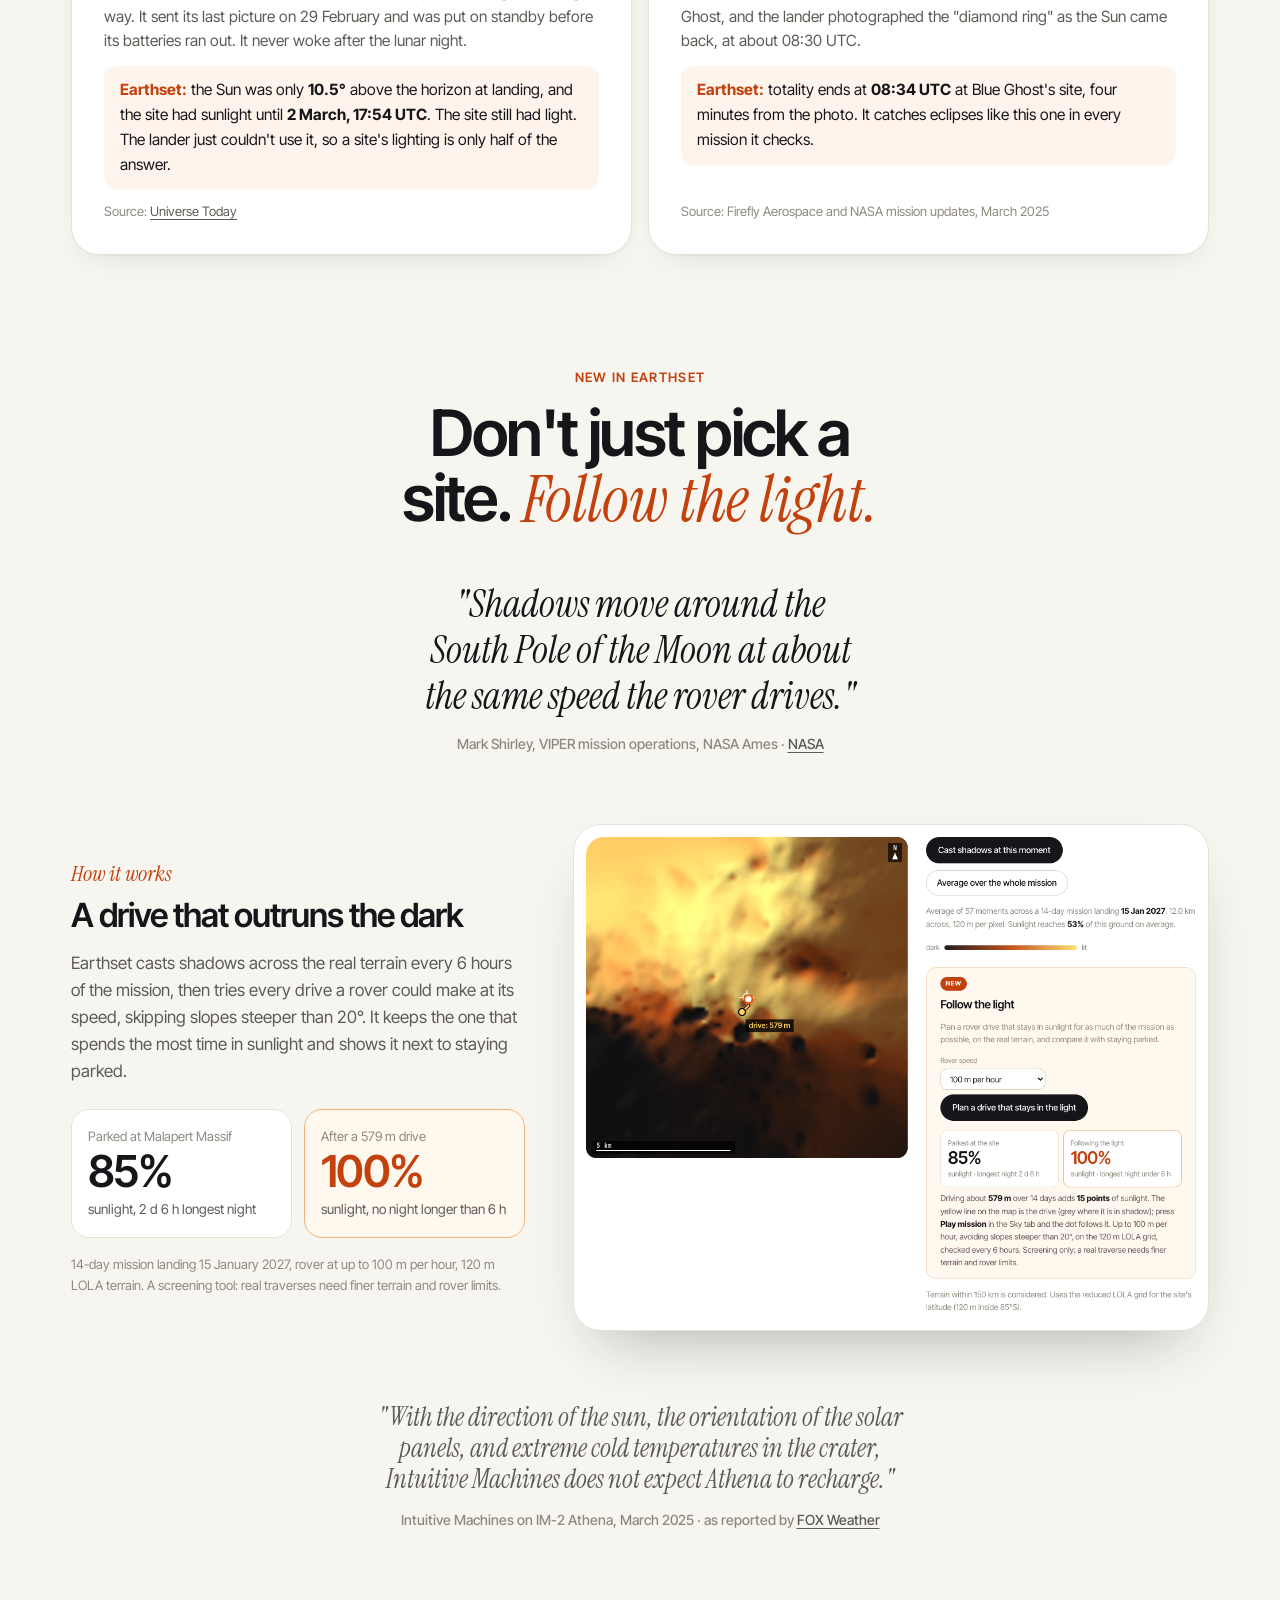
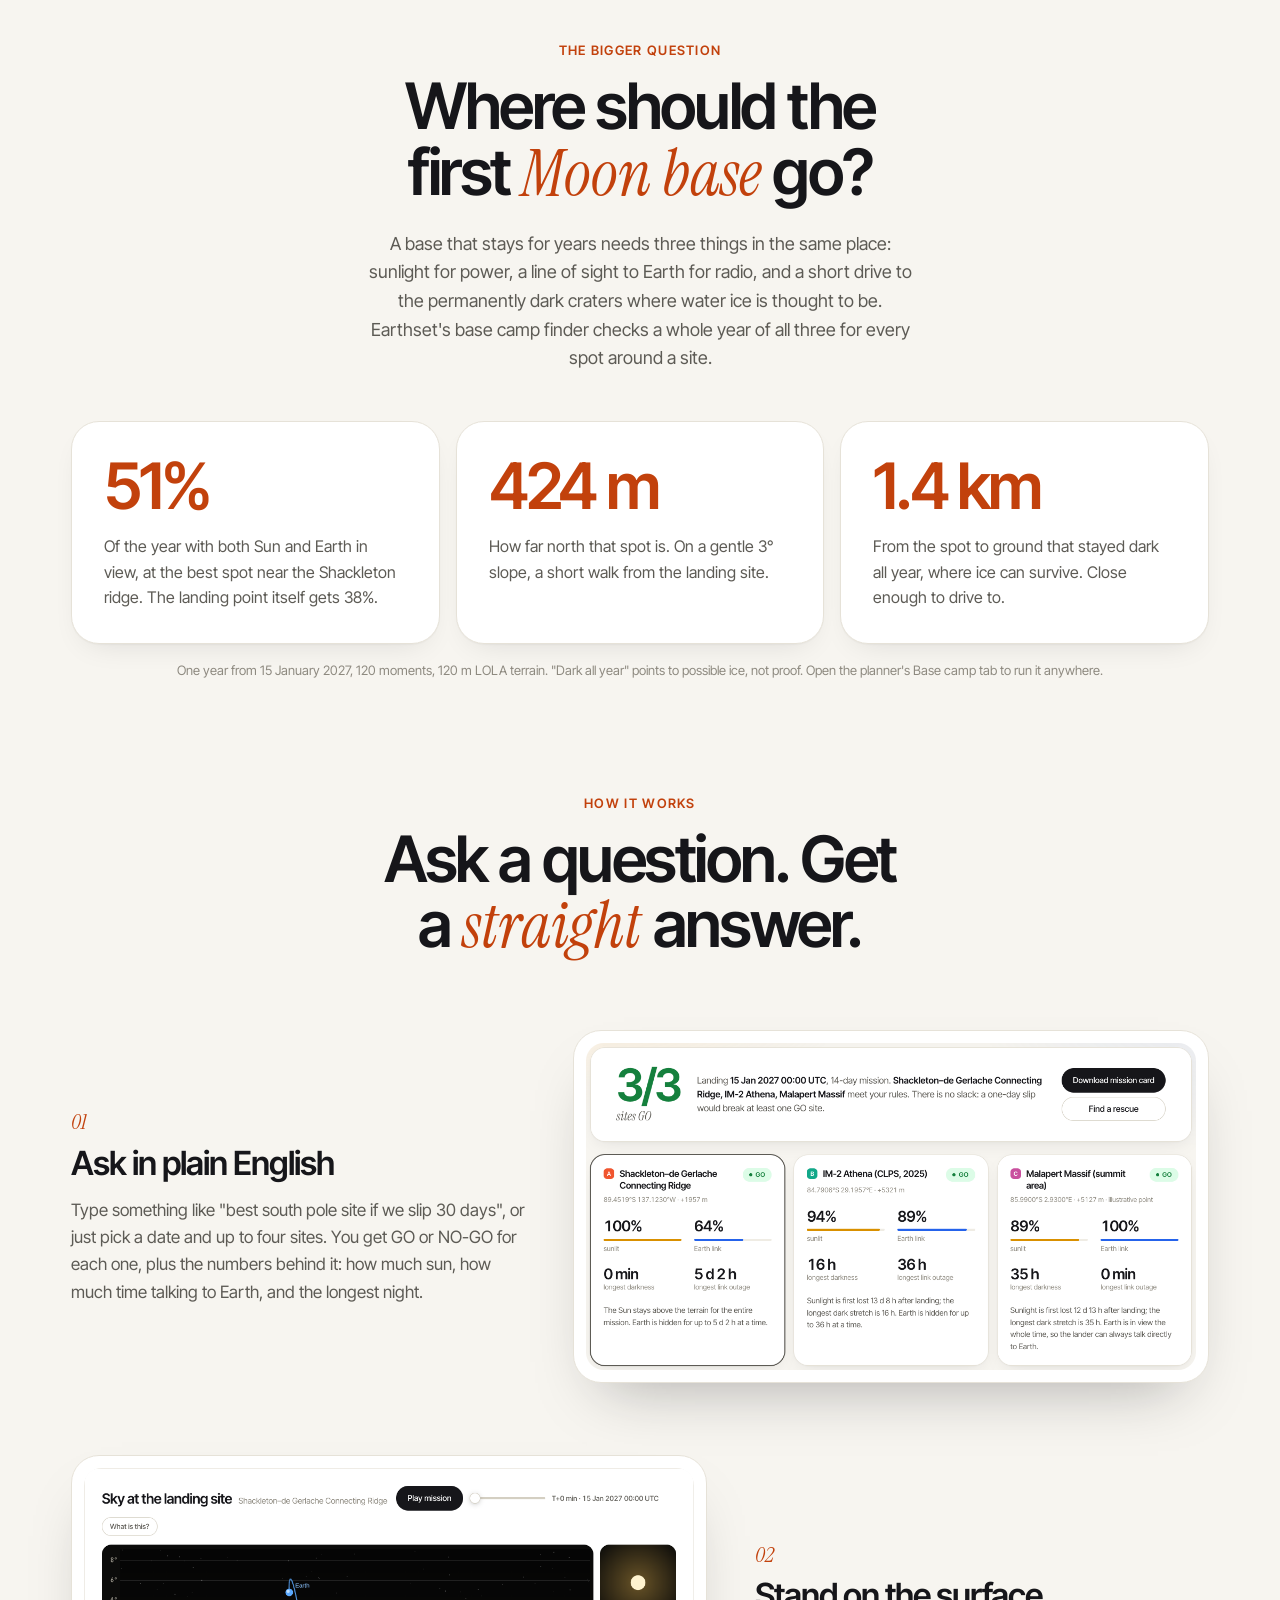
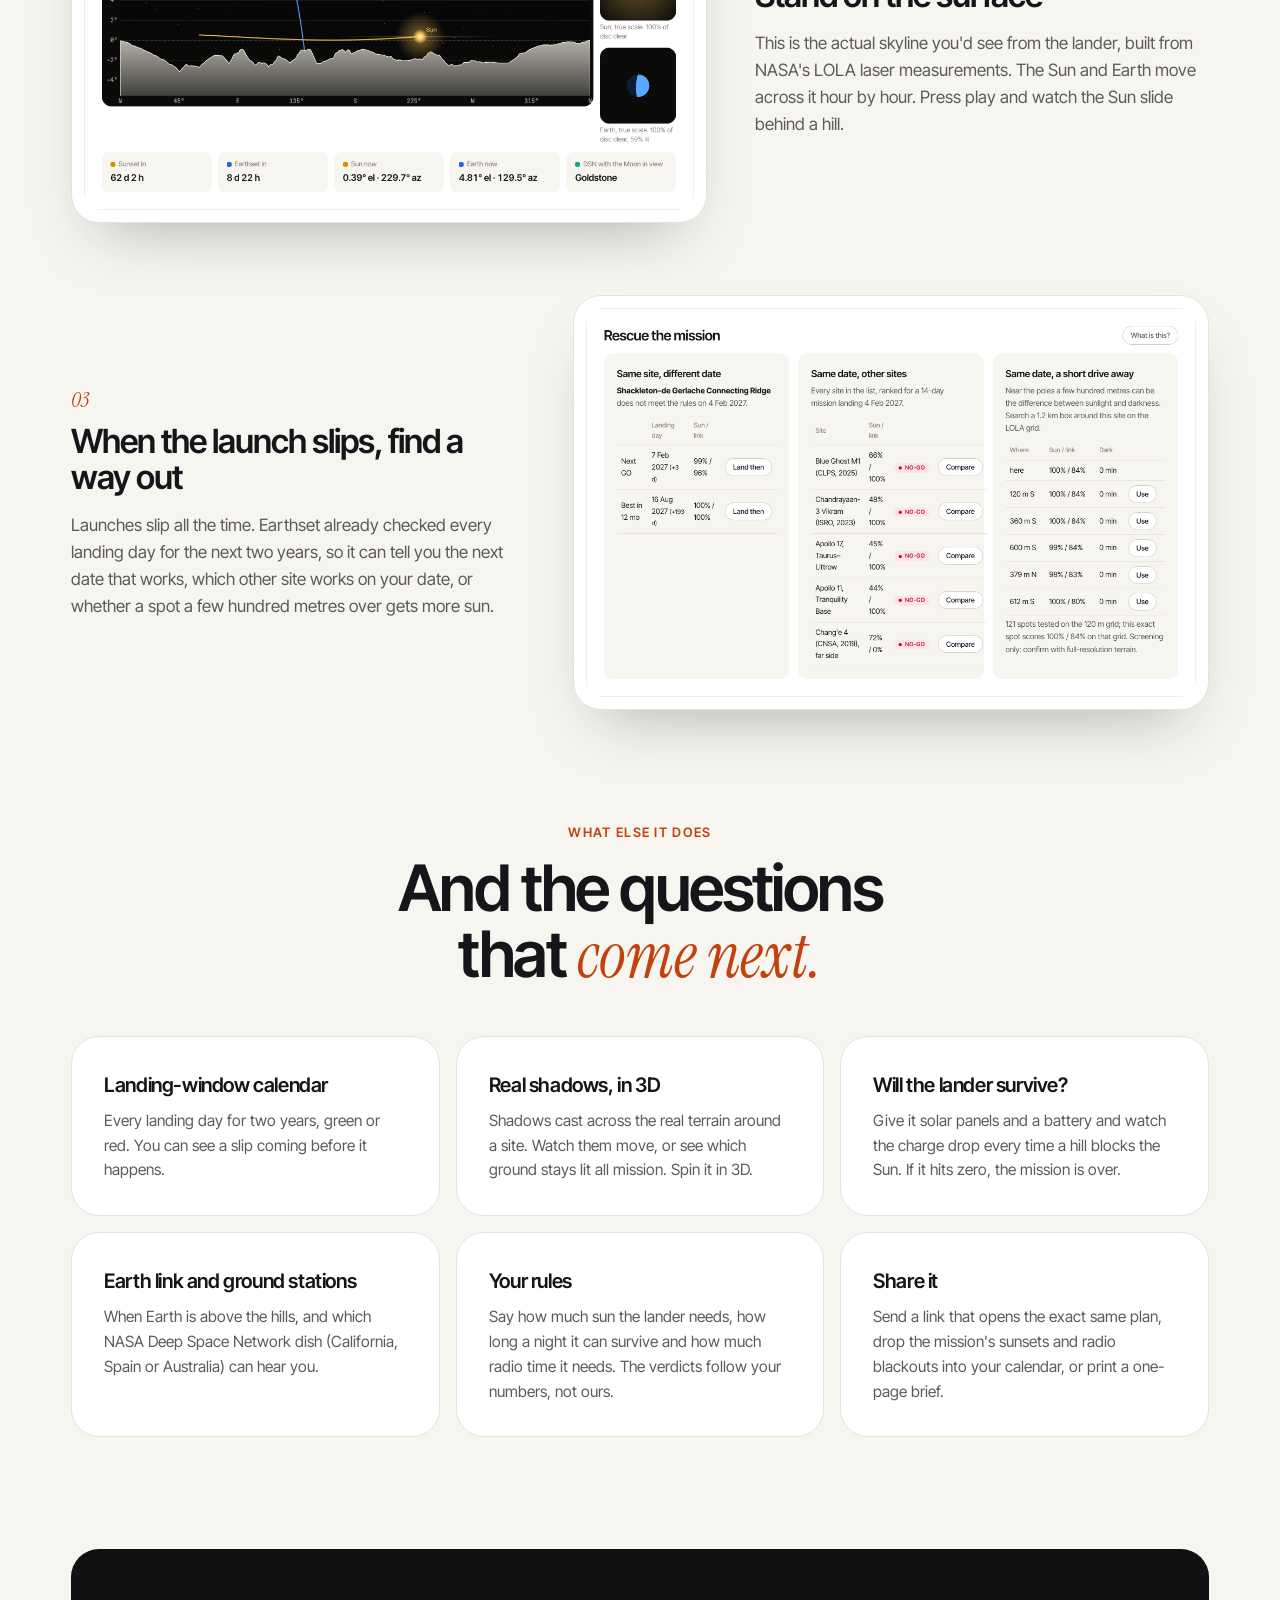
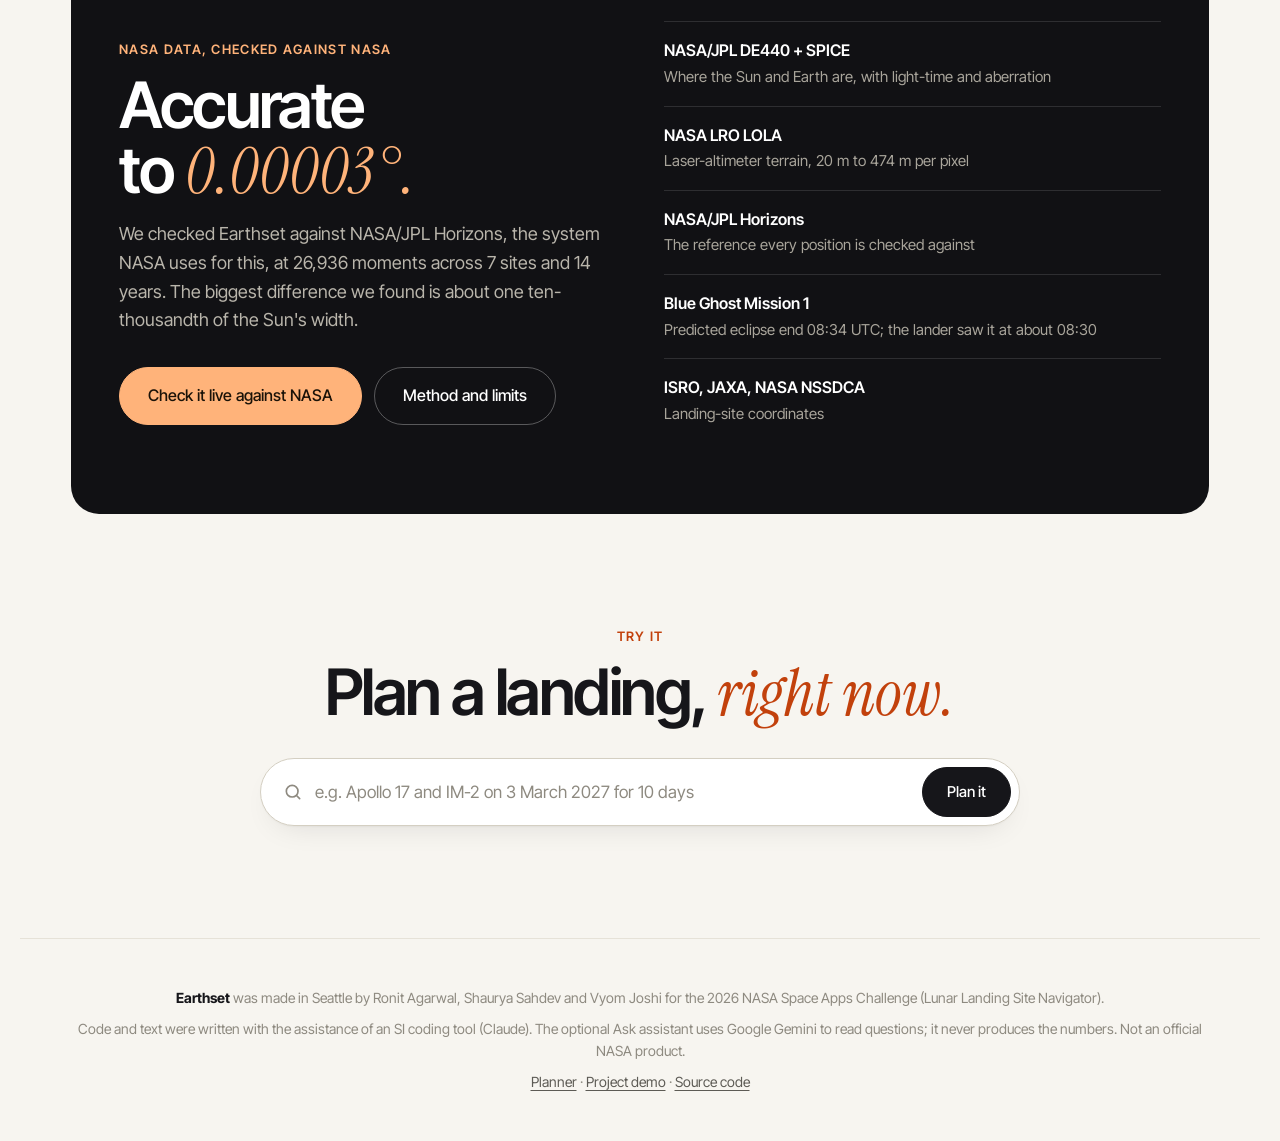
==== commit 08526e6e: "Update team list" ====
--- a/index.html
+++ b/index.html
@@ -189,7 +189,7 @@
 </section>
 
 <footer class="lfoot">
-  <p><b>Earthset</b> was made in Seattle by Ronit Agarwal, Shaurya Sahdev, Rayan Alam and Vyom Joshi for the 2026 NASA Space Apps Challenge (Lunar Landing Site Navigator).</p>
+  <p><b>Earthset</b> was made in Seattle by Ronit Agarwal, Shaurya Sahdev and Vyom Joshi for the 2026 NASA Space Apps Challenge (Lunar Landing Site Navigator).</p>
   <p>Code and text were written with the assistance of an SI coding tool (Claude). The optional Ask assistant uses Google Gemini to read questions; it never produces the numbers. Not an official NASA product.</p>
   <p><a href="app.html">Planner</a> · <a href="demo/">Project demo</a> · <a href="https://github.com/BoyTiger-1/NASA-Space-Apps">Source code</a></p>
 </footer>
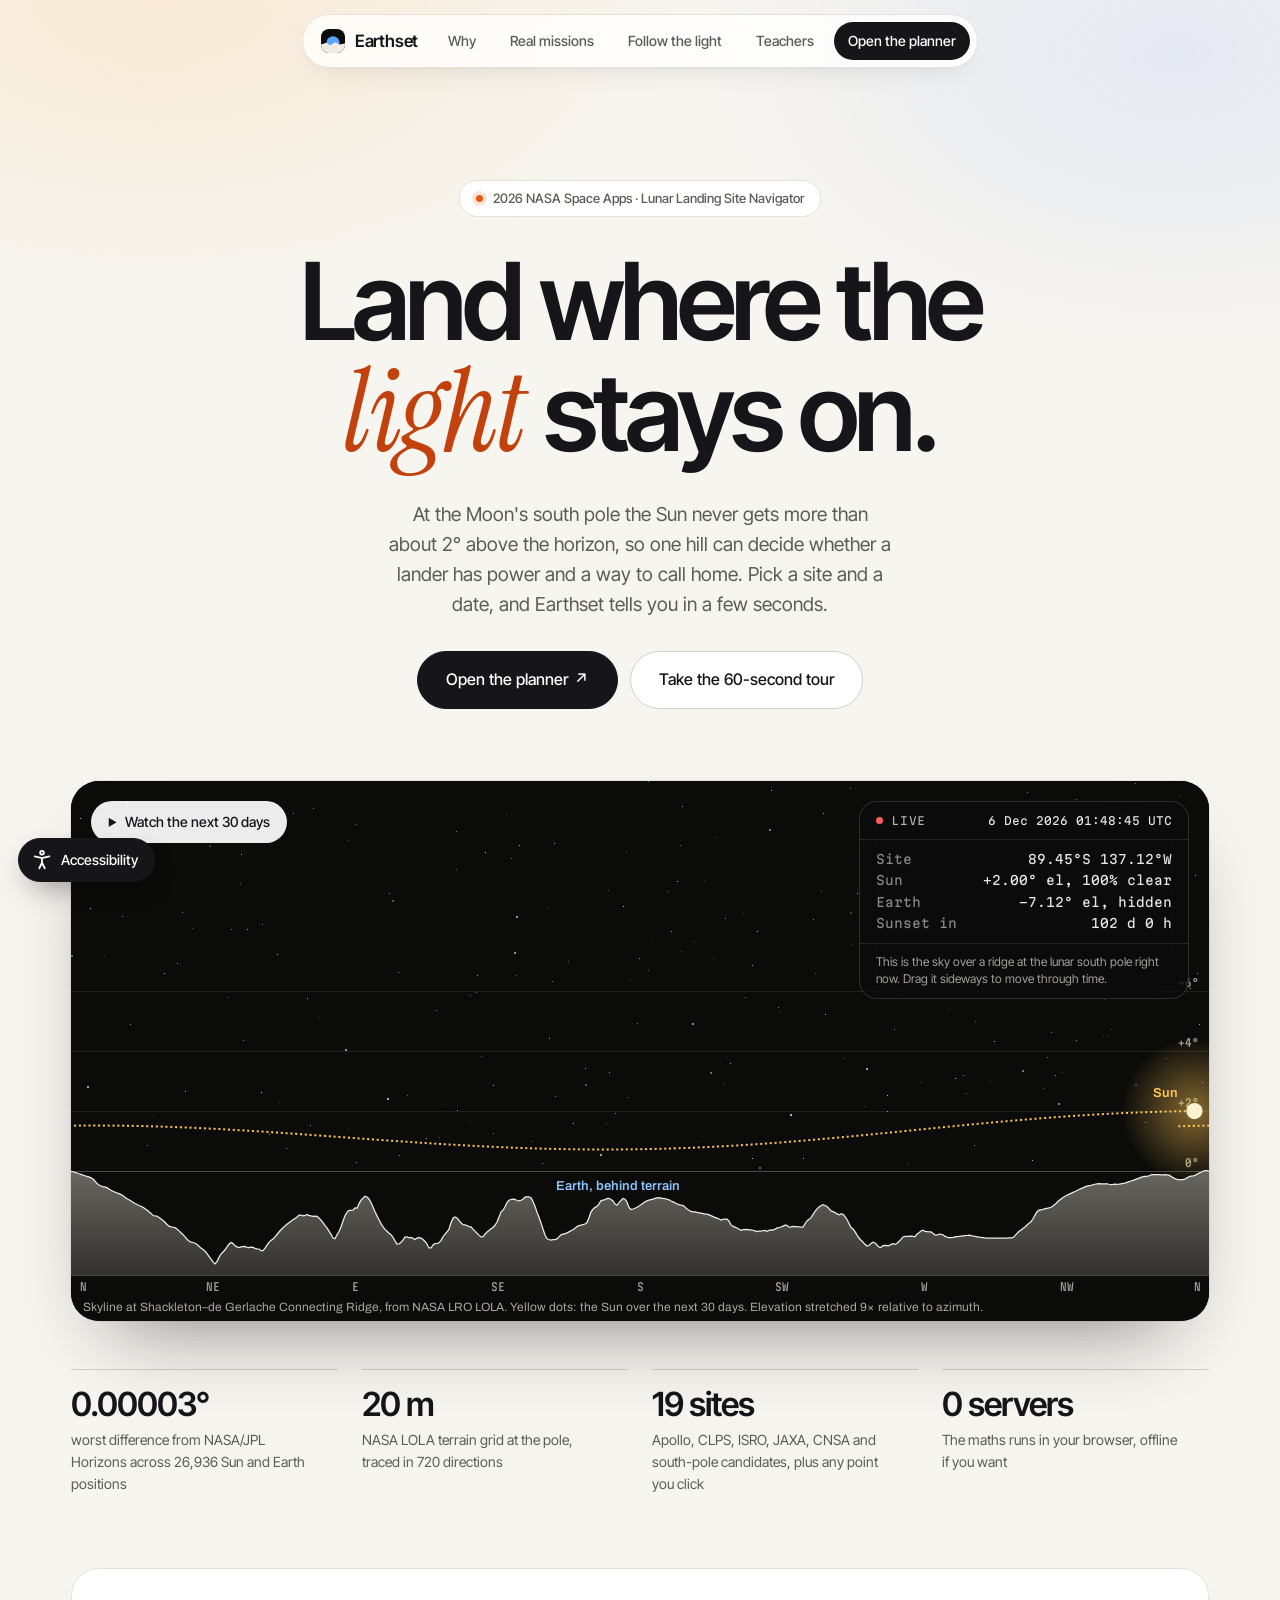
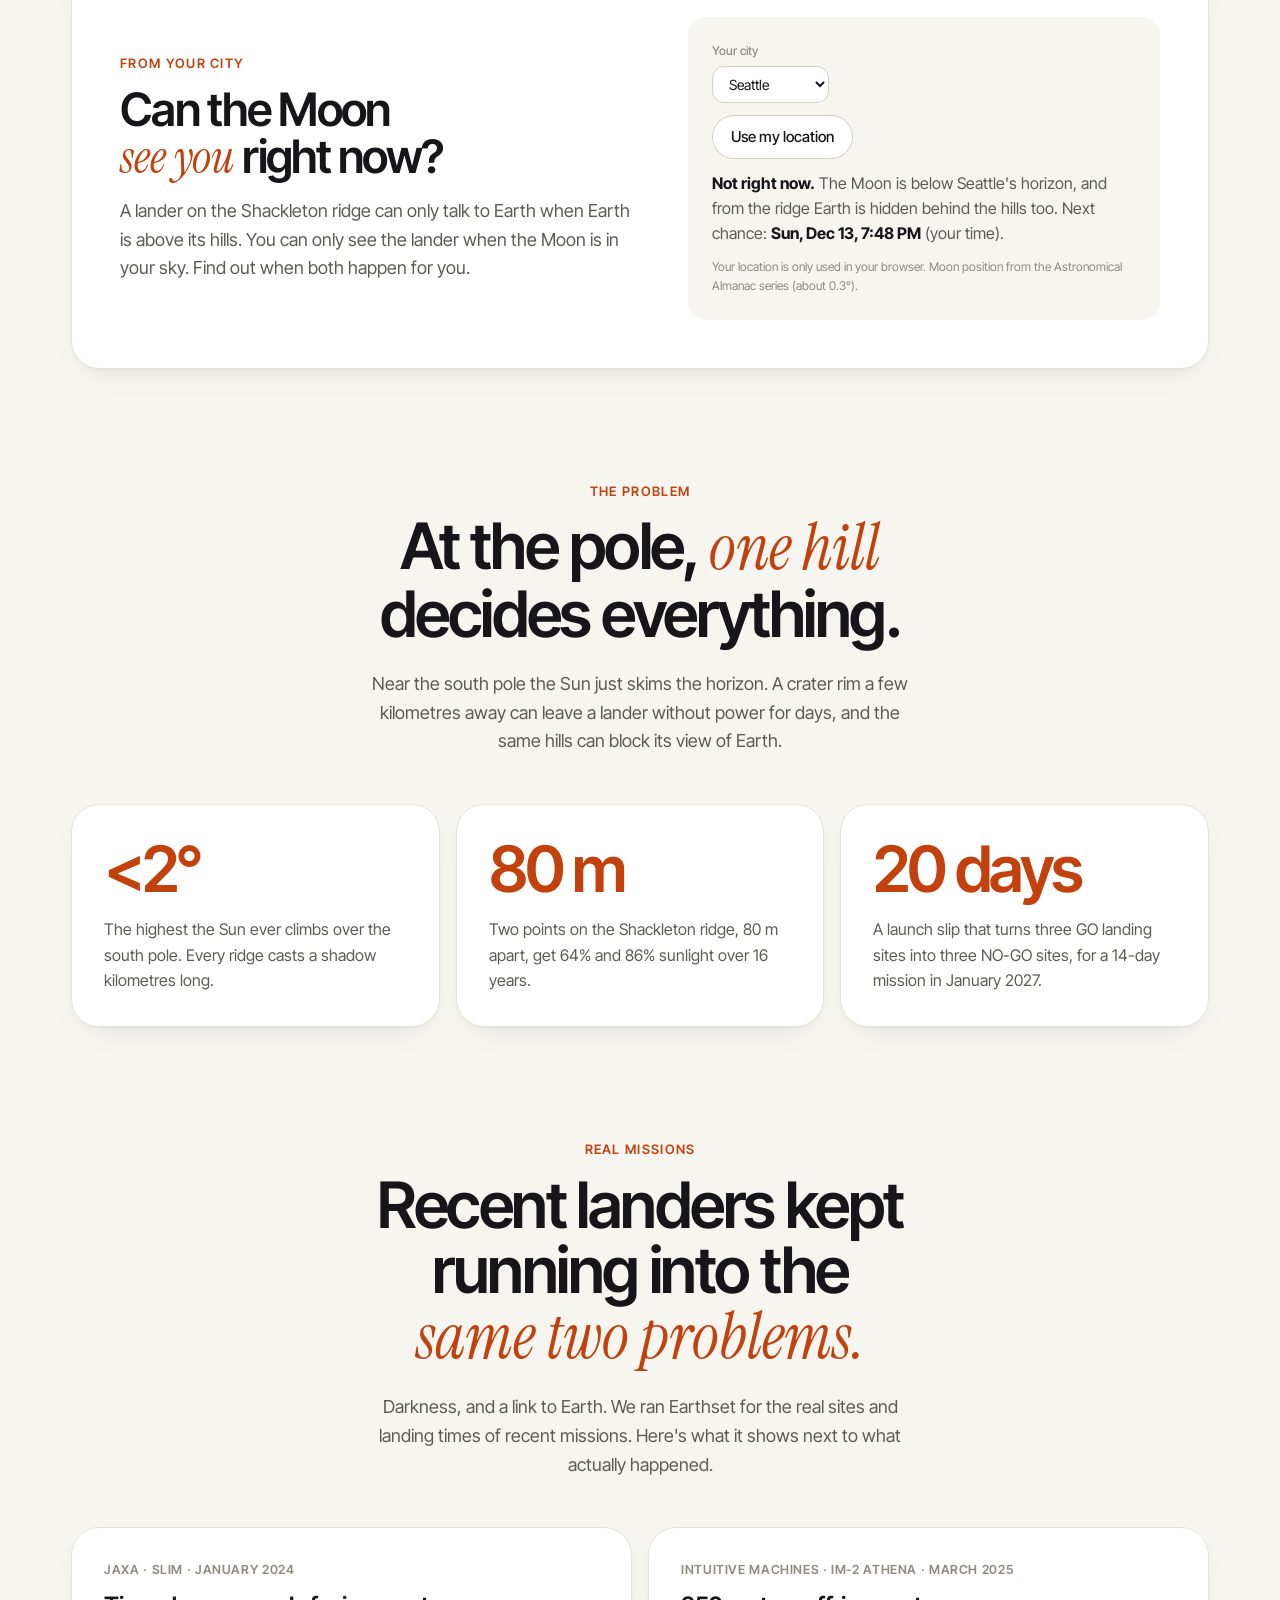
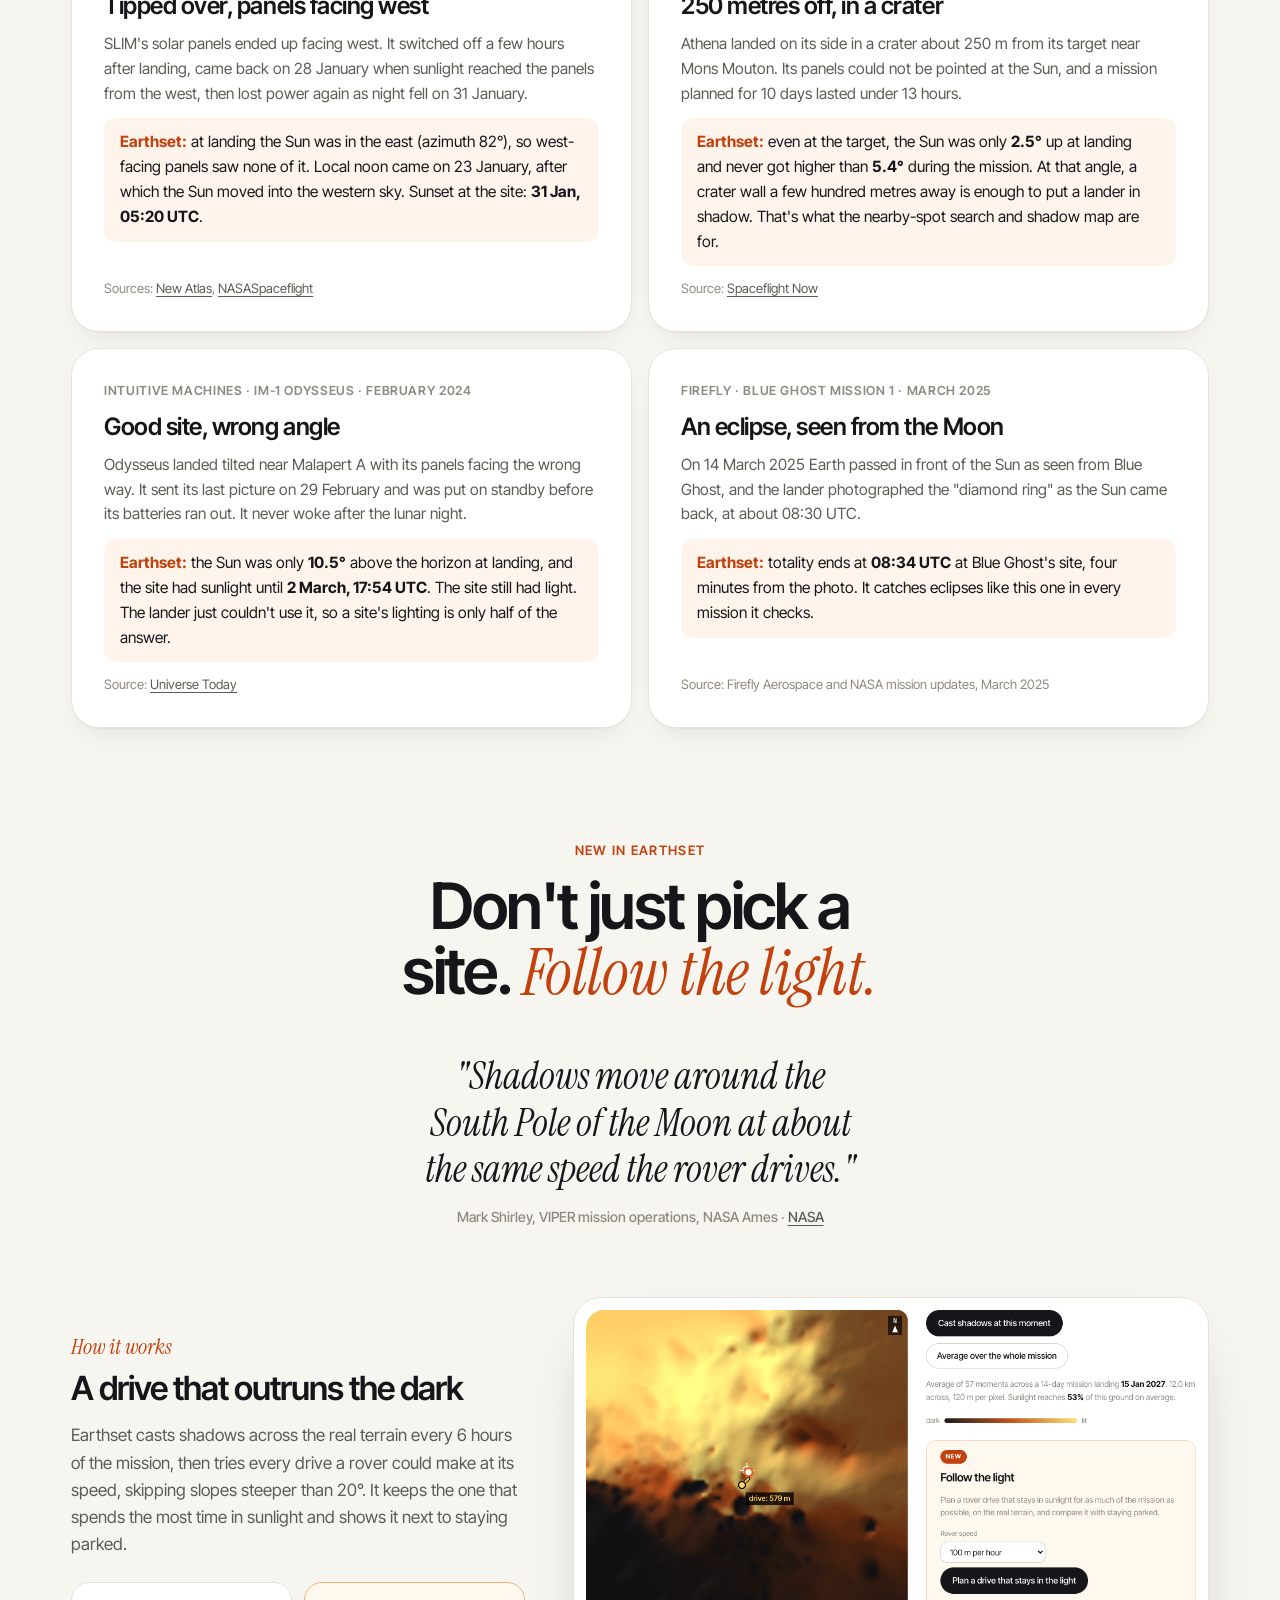
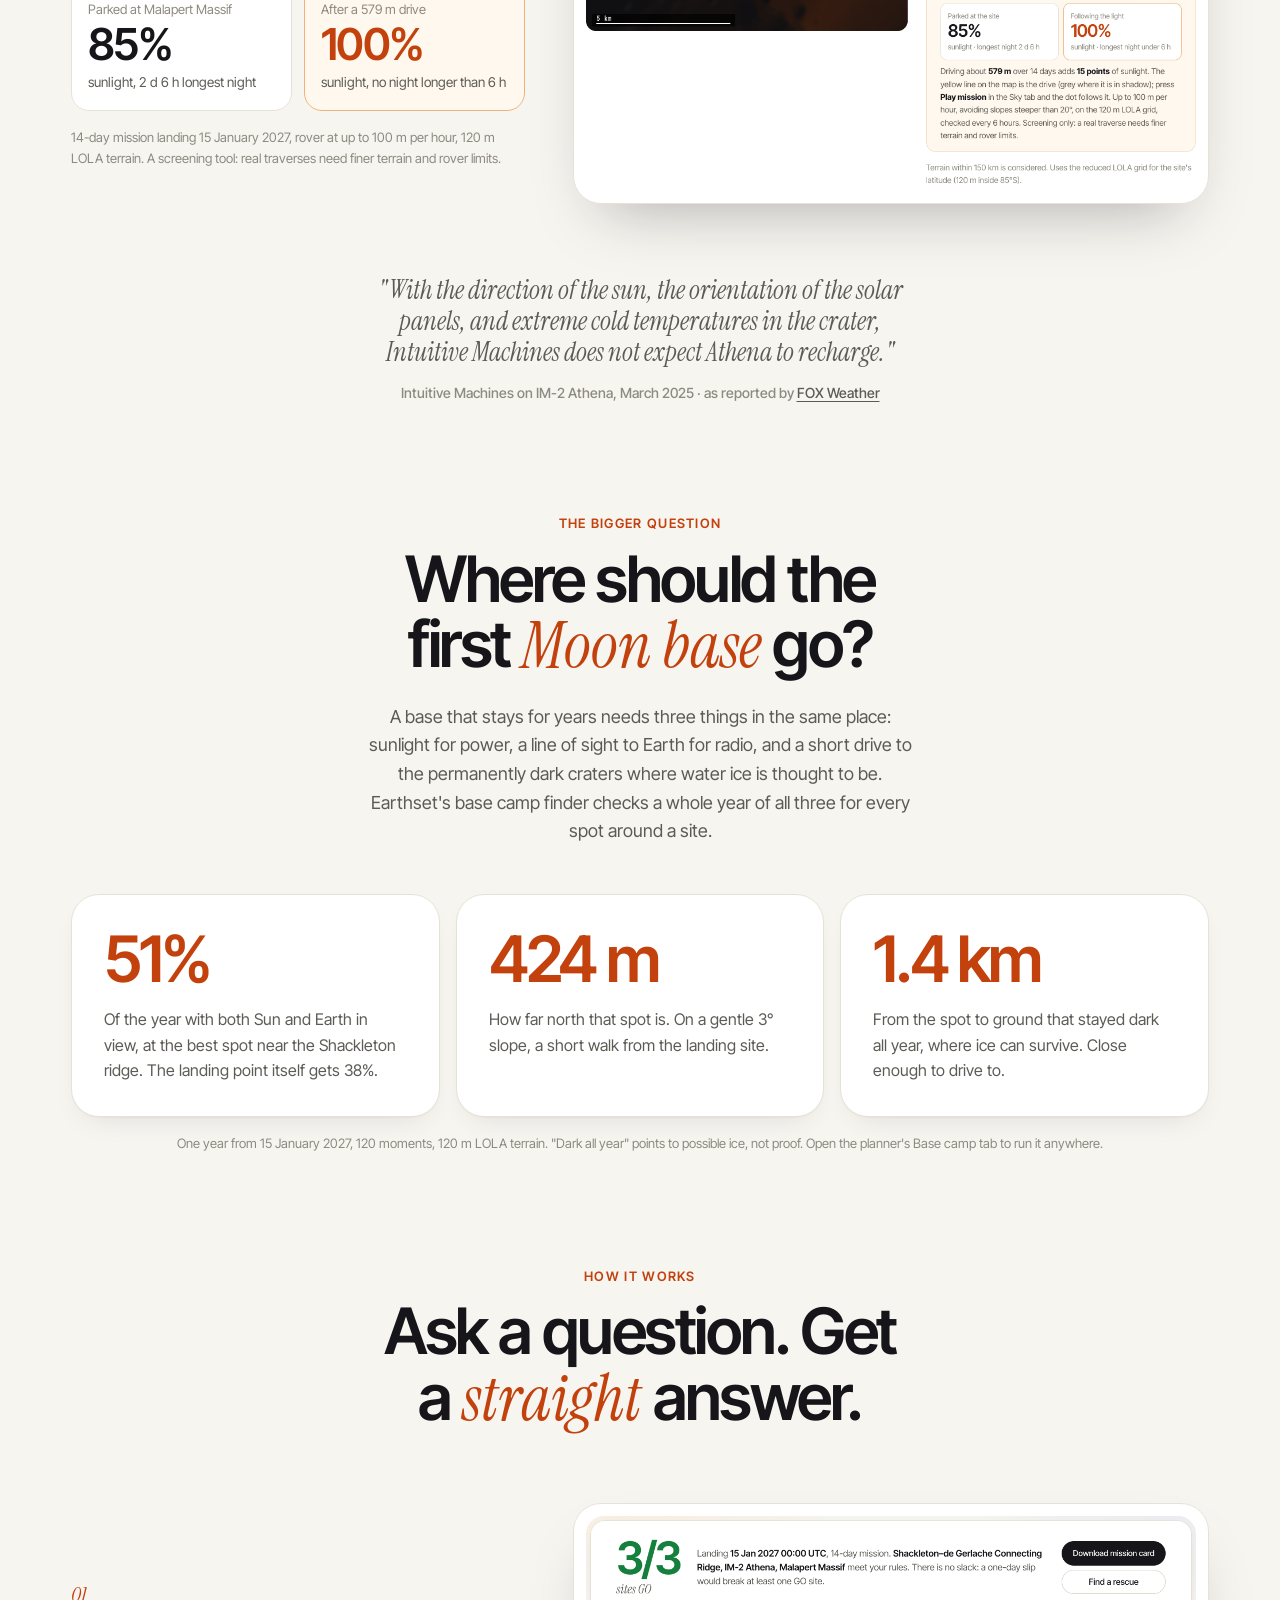
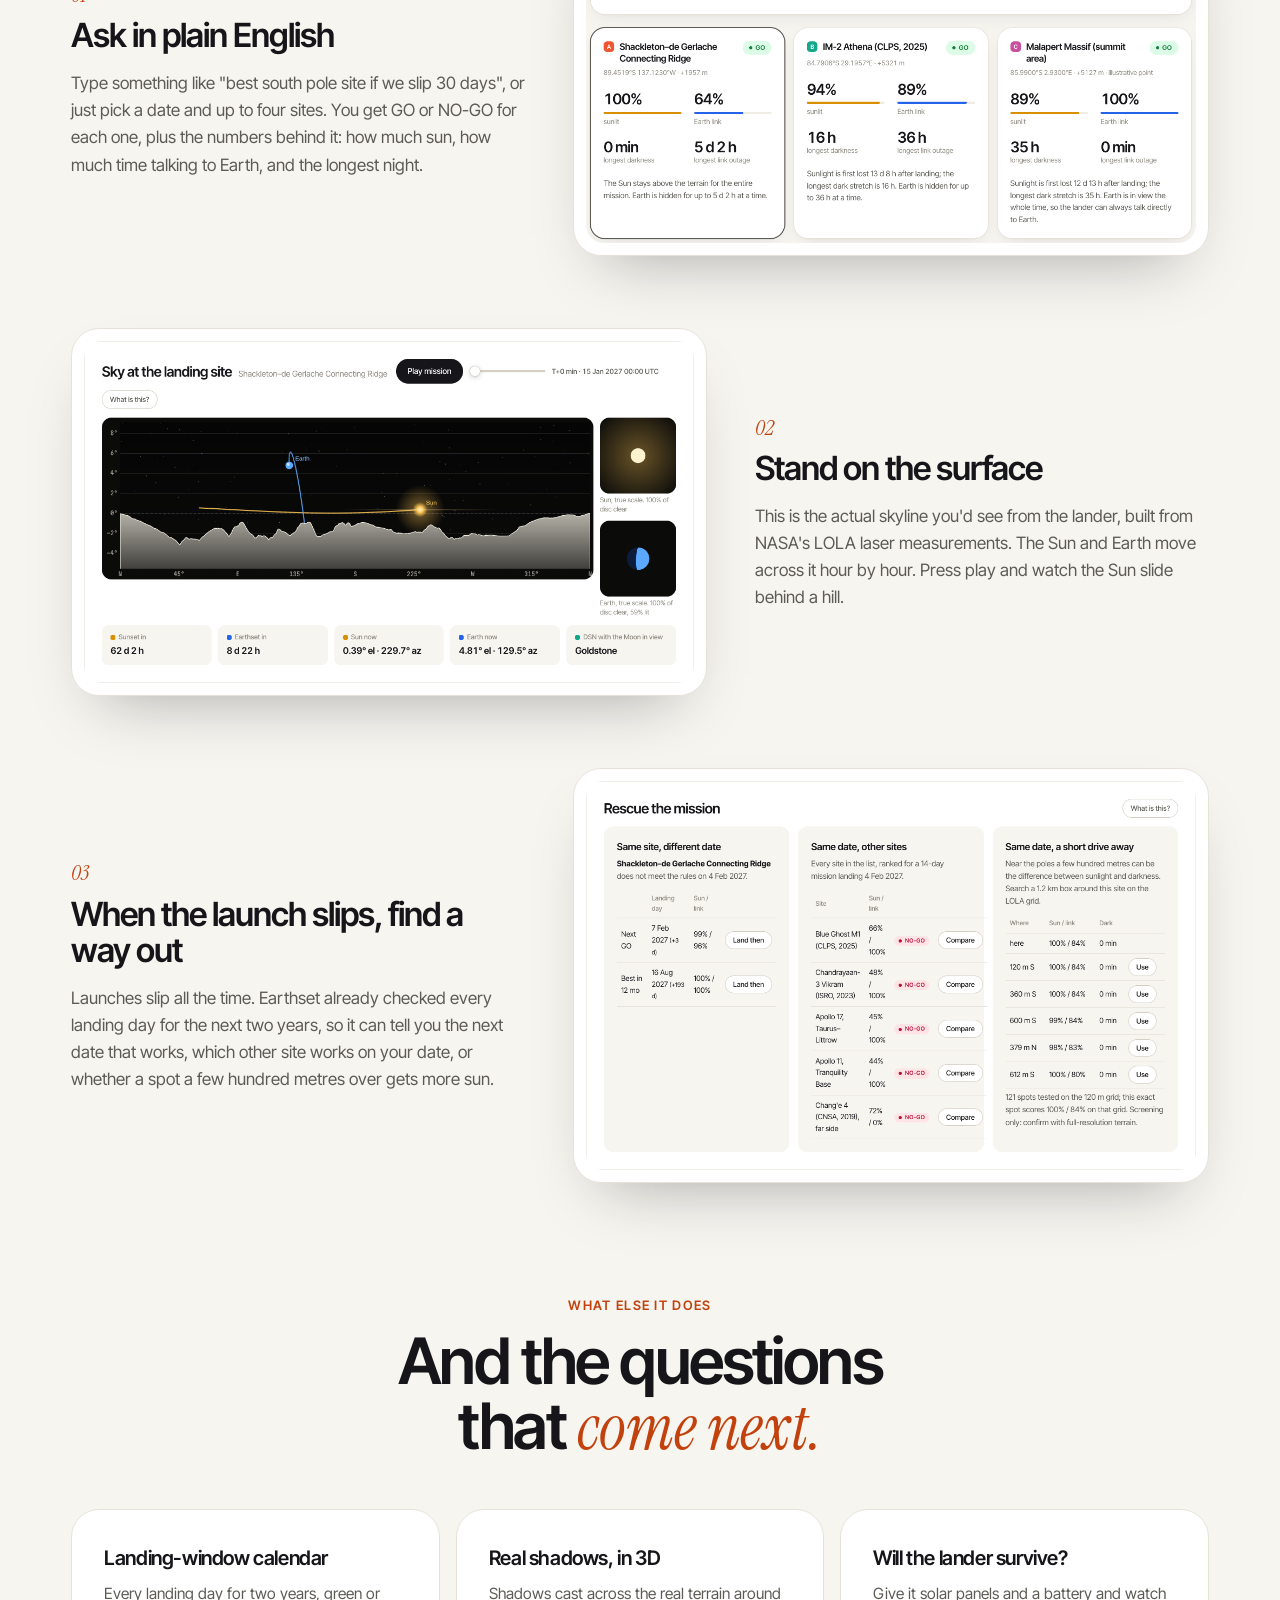
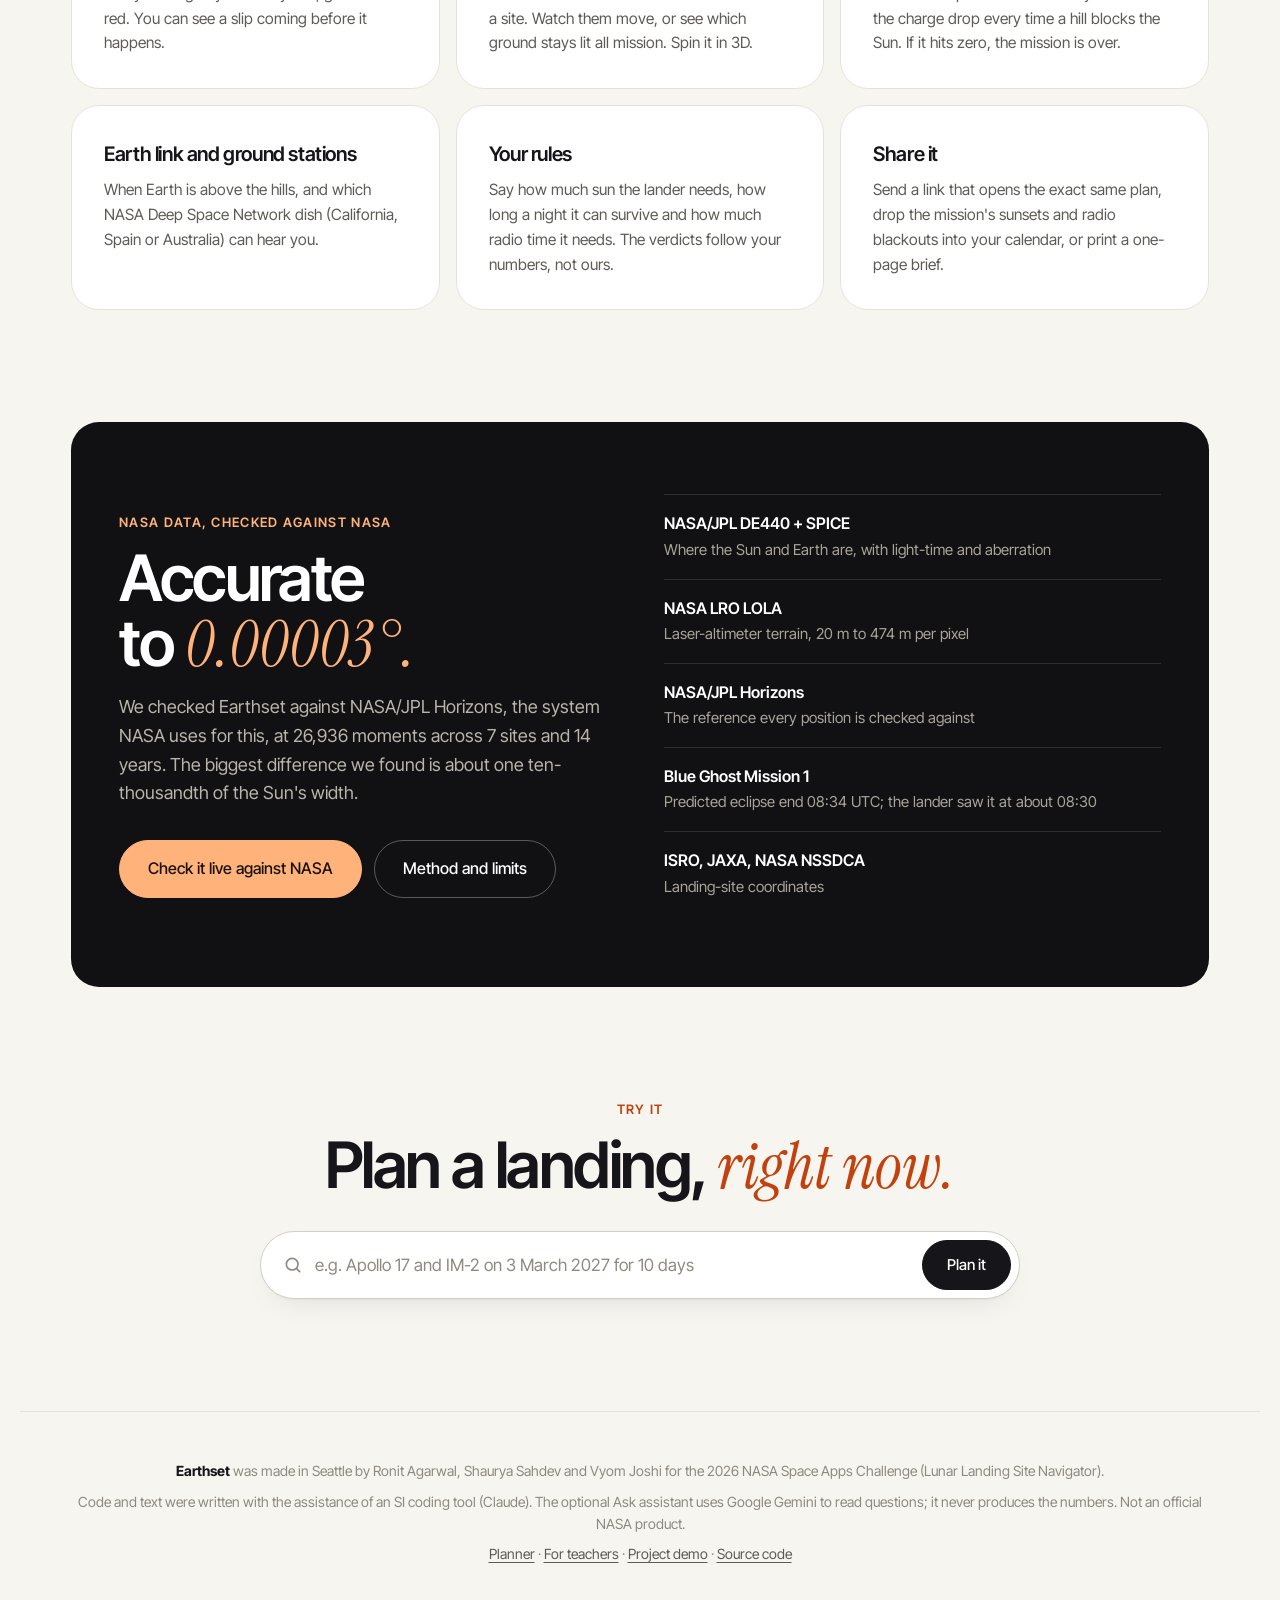
==== commit 645e33ba: "Upgraded Design and Features" ====
--- a/index.html
+++ b/index.html
@@ -23,7 +23,7 @@
     <a class="ghost hideS" href="#why">Why</a>
     <a class="ghost hideS" href="#missions">Real missions</a>
     <a class="ghost hideS" href="#light">Follow the light</a>
-    <a class="ghost hideS" href="#data">Data</a>
+    <a class="ghost hideS" href="teach.html">Teachers</a>
     <a class="ghost cta" href="app.html">Open the planner</a>
   </nav>
 </header>
@@ -37,6 +37,8 @@
   </div>
   <figure class="heroWin" id="heroWin">
     <canvas id="heroCv" aria-label="Live view of the Sun and Earth over the terrain horizon at the Shackleton-de Gerlache ridge"></canvas>
+    <button id="heroPlay" class="heroPlay" type="button" aria-pressed="false">Watch the next 30 days</button>
+    <p id="heroCap" class="heroCap" aria-live="polite" hidden></p>
     <div class="live" id="live">
       <p class="liveHd"><i></i><span id="liveMode">Live</span><b id="liveClock"></b></p>
       <dl>
@@ -56,6 +58,19 @@
   <li><b>19 sites</b><span>Apollo, CLPS, ISRO, JAXA, CNSA and south-pole candidates, plus any point you click</span></li>
   <li><b>0 servers</b><span>The maths runs in your browser, offline if you want</span></li>
 </ul>
+
+<section class="lsec seeYouSec" id="connect">
+  <div class="seeYou" id="seeYou">
+    <div><p class="kicker">From your city</p><h2 class="lh2 sm">Can the Moon <em>see you</em> right now?</h2>
+      <p class="lsub">A lander on the Shackleton ridge can only talk to Earth when Earth is above its hills. You can only see the lander when the Moon is in your sky. Find out when both happen for you.</p></div>
+    <div class="syCard">
+      <label>Your city <select aria-label="Choose a city"></select></label>
+      <button type="button" class="ghost syGeo">Use my location</button>
+      <p class="syOut" aria-live="polite"></p>
+      <small>Your location is only used in your browser. Moon position from the Astronomical Almanac series (about 0.3°).</small>
+    </div>
+  </div>
+</section>
 
 <section class="lsec" id="why">
   <p class="kicker">The problem</p>
@@ -191,7 +206,7 @@
 <footer class="lfoot">
   <p><b>Earthset</b> was made in Seattle by Ronit Agarwal, Shaurya Sahdev and Vyom Joshi for the 2026 NASA Space Apps Challenge (Lunar Landing Site Navigator).</p>
   <p>Code and text were written with the assistance of an SI coding tool (Claude). The optional Ask assistant uses Google Gemini to read questions; it never produces the numbers. Not an official NASA product.</p>
-  <p><a href="app.html">Planner</a> · <a href="demo/">Project demo</a> · <a href="https://github.com/BoyTiger-1/NASA-Space-Apps">Source code</a></p>
+  <p><a href="app.html">Planner</a> · <a href="teach.html">For teachers</a> · <a href="demo/">Project demo</a> · <a href="https://github.com/BoyTiger-1/NASA-Space-Apps">Source code</a></p>
 </footer>
 <script type="module" src="js/landing.js"></script>
 </body>
--- a/css/style.css
+++ b/css/style.css
@@ -469,3 +469,31 @@
 .bcT th { text-align: left; font-weight: 500; font-size: 12px; color: var(--ink3); padding: 6px; border-bottom: 1px solid var(--line2); }
 .bcT td { padding: 7px 6px; border-bottom: 1px solid var(--line); } .bcT td b { color: var(--ink); }
 .bcT button { padding: 4px 12px; font-size: 12.5px; }
+/* lunar month time-lapse + can the Moon see you */
+.heroPlay { position: absolute; left: 20px; top: 20px; z-index: 2; background: rgba(255, 255, 255, .92); color: var(--ink); border-color: transparent; font-size: 14px; padding: 9px 16px; }
+.heroPlay::before { content: "▶"; font-size: 10px; margin-right: 8px; vertical-align: 1px; }
+.heroPlay[aria-pressed="true"]::before { content: "❚❚"; font-size: 9px; }
+.heroCap { position: absolute; left: 20px; top: 66px; z-index: 2; max-width: min(460px, calc(100% - 40px)); background: rgba(12, 12, 14, .72); backdrop-filter: blur(10px); color: #f1eee6; border: 1px solid rgba(255, 255, 255, .15); border-radius: var(--r1); padding: 10px 14px; font-size: 15px; line-height: 1.45; }
+.heroCap b { color: #ffd166; }
+.seeYouSec { padding-top: var(--s8); }
+.seeYou { display: grid; grid-template-columns: 1.1fr 1fr; gap: var(--s7); align-items: center; text-align: left; background: var(--card); border: 1px solid var(--line); border-radius: var(--r3); padding: var(--s7); box-shadow: var(--shadow); }
+.seeYou .lh2.sm { font-size: clamp(30px, 3.6vw, 48px); margin: 0; max-width: 16ch; } .seeYou .lsub { margin: var(--s4) 0 0; }
+.syCard { display: flex; flex-direction: column; gap: var(--s3); align-items: flex-start; background: var(--bg); border-radius: var(--r2); padding: var(--s5); }
+.syCard label { display: flex; flex-direction: column; gap: 6px; font-size: 12px; color: var(--ink3); font-weight: 500; }
+.syOut { font-size: 16px; color: var(--ink2); line-height: 1.55; } .syOut b { color: var(--ink); }
+.syCard small { color: var(--ink3); font-size: 12px; }
+@media (max-width: 900px) { .seeYou { grid-template-columns: 1fr; padding: var(--s5); gap: var(--s5); } .heroCap { top: auto; bottom: 64px; } }
+@media (max-width: 600px) { .heroPlay { top: auto; bottom: 56px; left: 12px; } .heroCap { bottom: 104px; left: 12px; } }
+/* teach page */
+.tChips { list-style: none; padding: 0; margin: var(--s5) 0 0; display: flex; flex-wrap: wrap; gap: var(--s2); justify-content: center; }
+.tChips li { background: var(--card); border: 1px solid var(--line); border-radius: 999px; padding: 6px 14px; font-size: 14px; color: var(--ink2); }
+.tAct { display: grid; gap: var(--s5); text-align: left; padding-top: var(--s8); }
+.tCard { background: var(--card); border: 1px solid var(--line); border-radius: var(--r3); padding: var(--s7); box-shadow: var(--shadow); max-width: 900px; margin: 0 auto; width: 100%; }
+.tCard .num { font: italic 400 20px var(--serif); color: var(--accent); }
+.tCard h2 { font-size: clamp(26px, 3vw, 36px); font-weight: 600; letter-spacing: -.03em; line-height: 1.1; margin: var(--s2) 0 var(--s4); }
+.tCard h3 { font-size: 18px; font-weight: 600; margin: var(--s5) 0 var(--s2); }
+.tCard ol { padding-left: 22px; color: var(--ink2); display: grid; gap: 6px; } .tCard li b { color: var(--ink); }
+.tGoal { background: #fff4ec; border-radius: var(--r1); padding: var(--s3) var(--s4); margin-bottom: var(--s4); color: var(--ink2); }
+.tQ li { padding-bottom: 28px; border-bottom: 1px dashed var(--line2); }
+.tCard details { margin-top: var(--s5); background: var(--bg); border-radius: var(--r1); padding: var(--s3) var(--s4); } .tCard summary { cursor: pointer; font-weight: 600; } .tCard details p { margin-top: var(--s2); color: var(--ink2); }
+@media print { .teach .tCard { break-inside: avoid; box-shadow: none; } .teach .dataBand, .teach .tChips { display: none; } .teach .tQ li { padding-bottom: 60px; } }
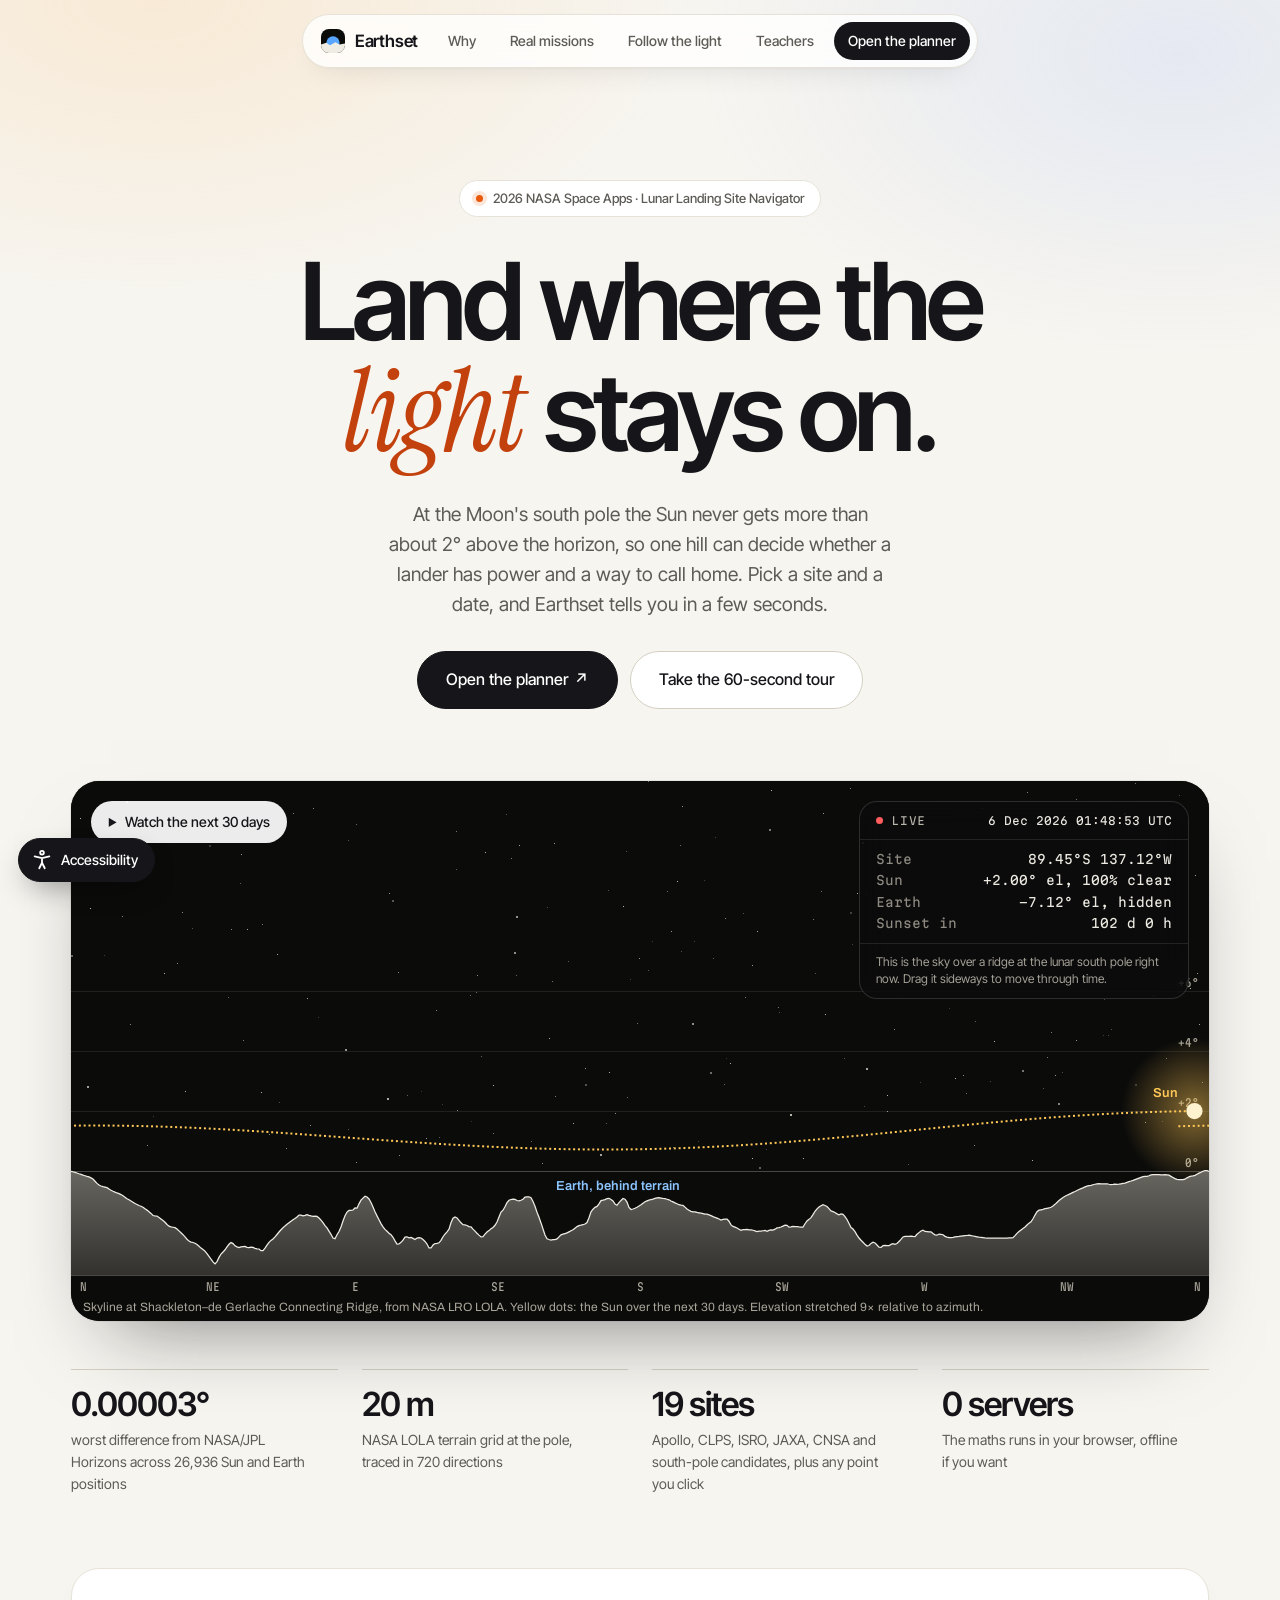
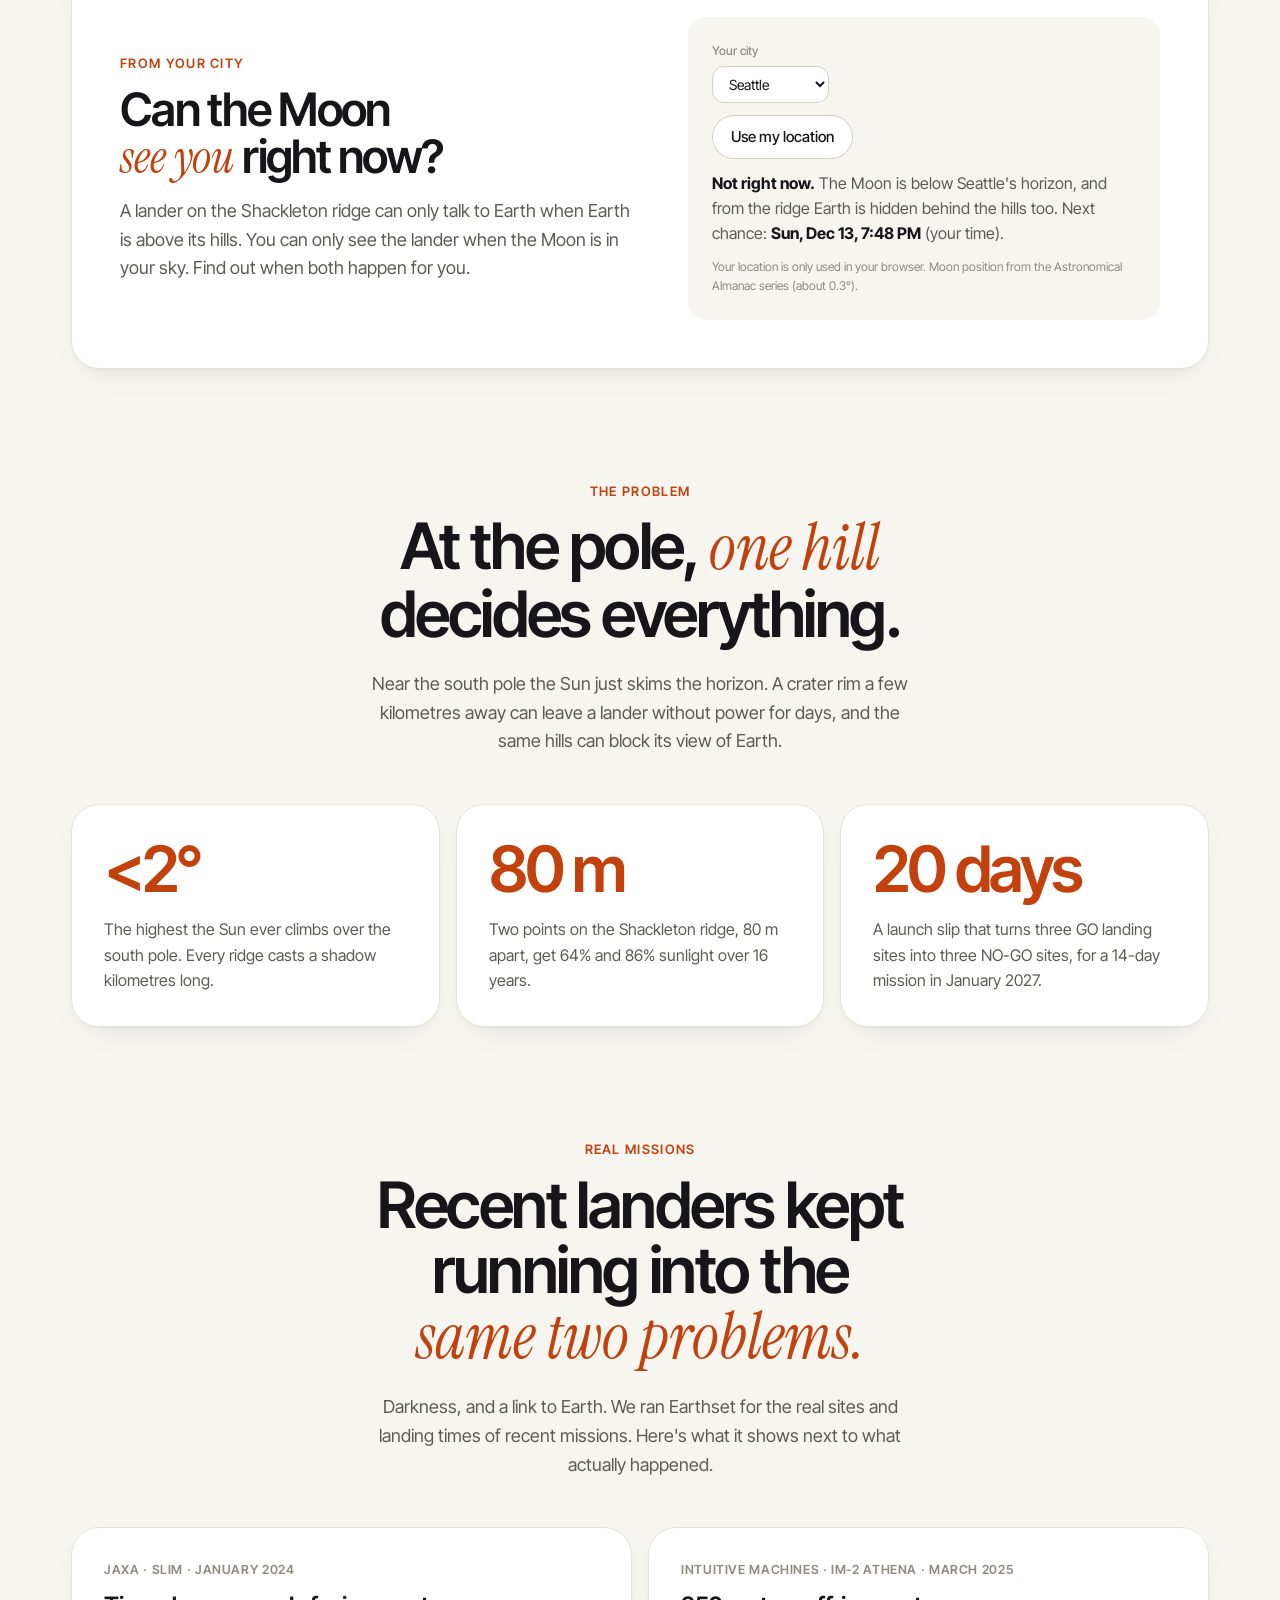
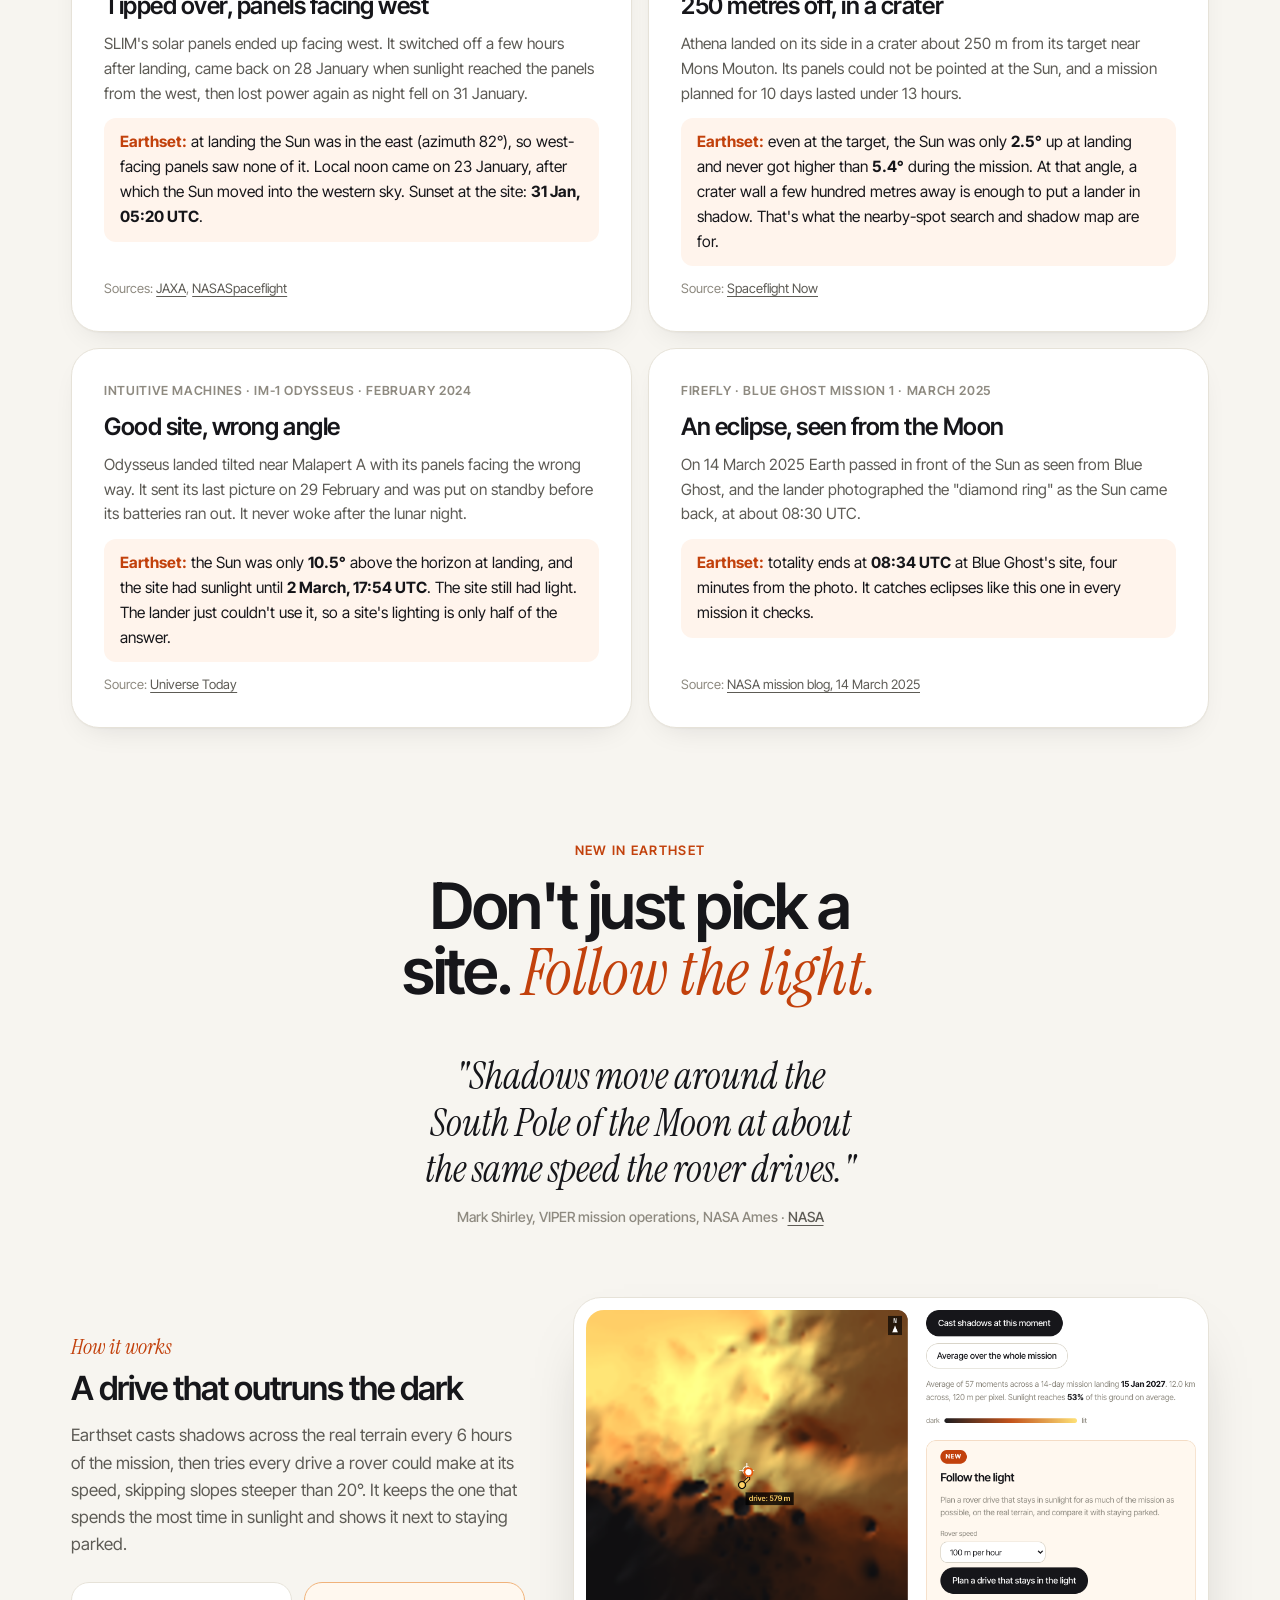
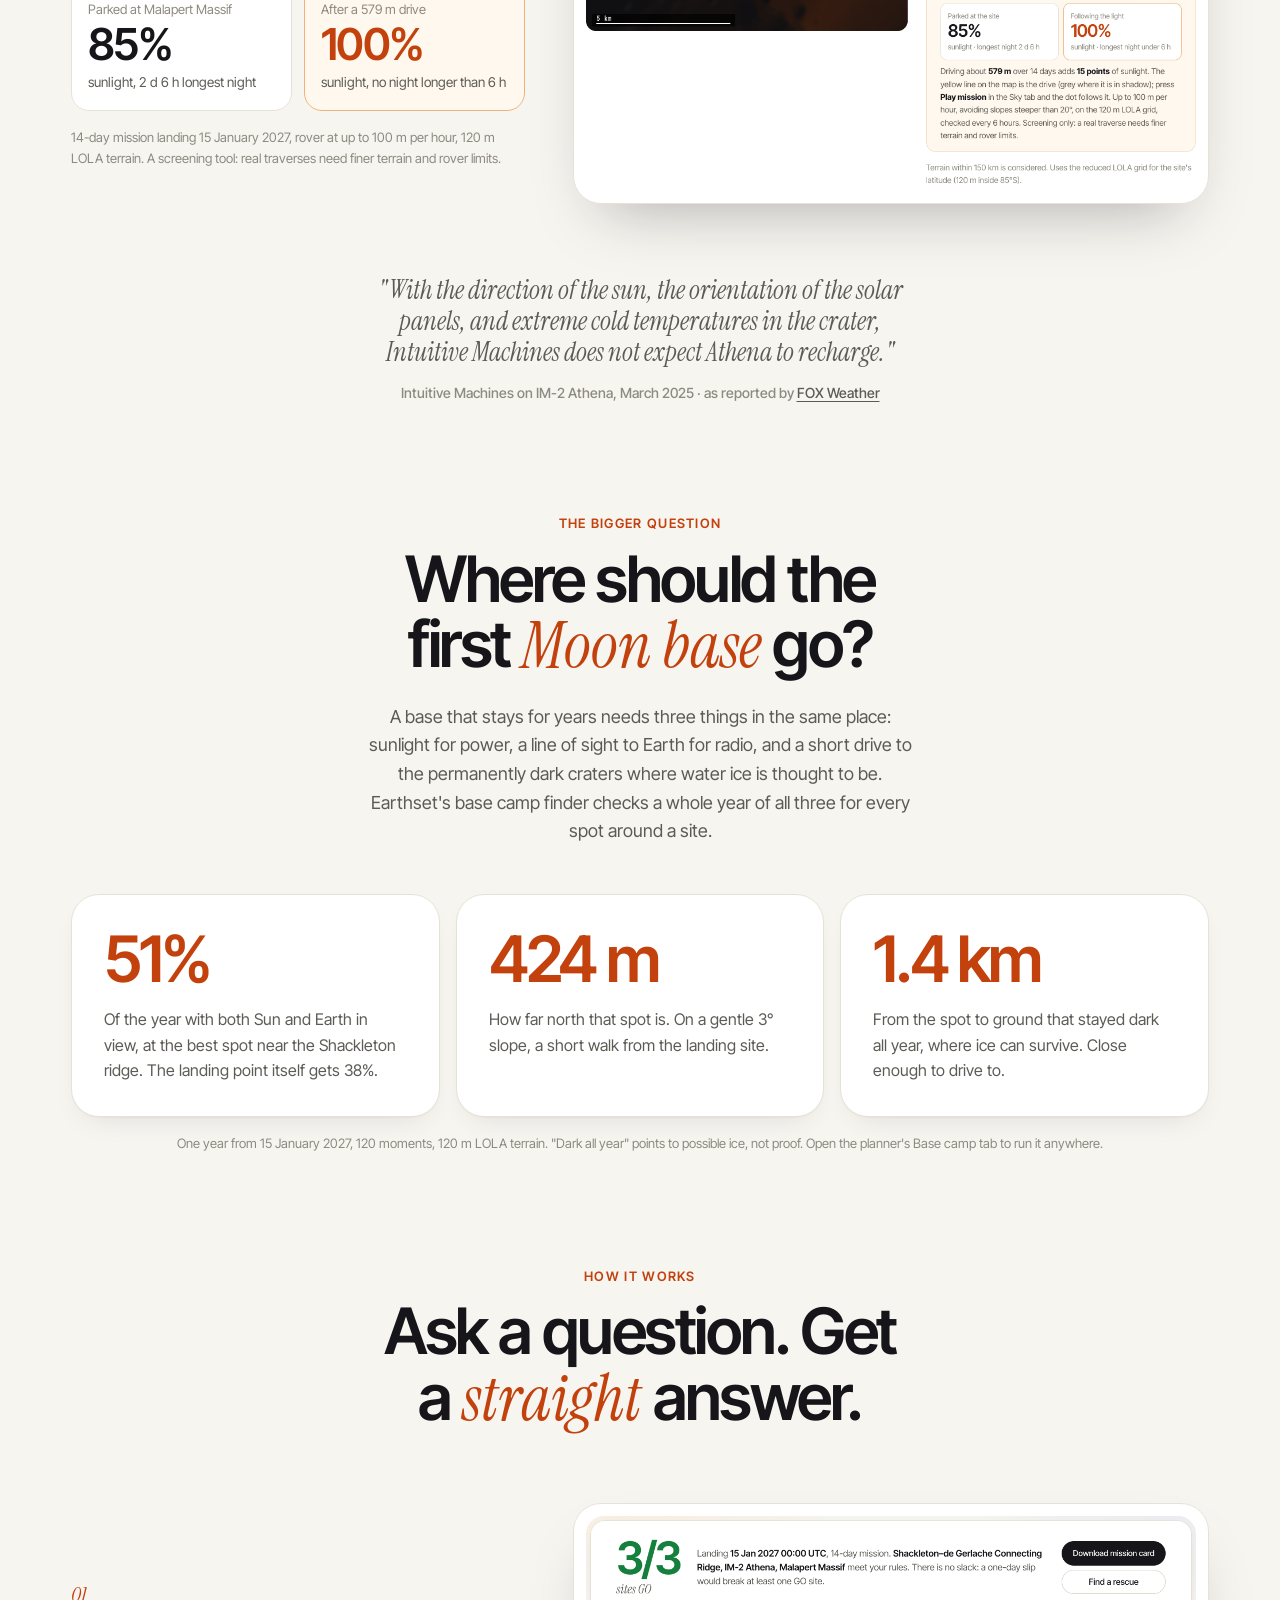
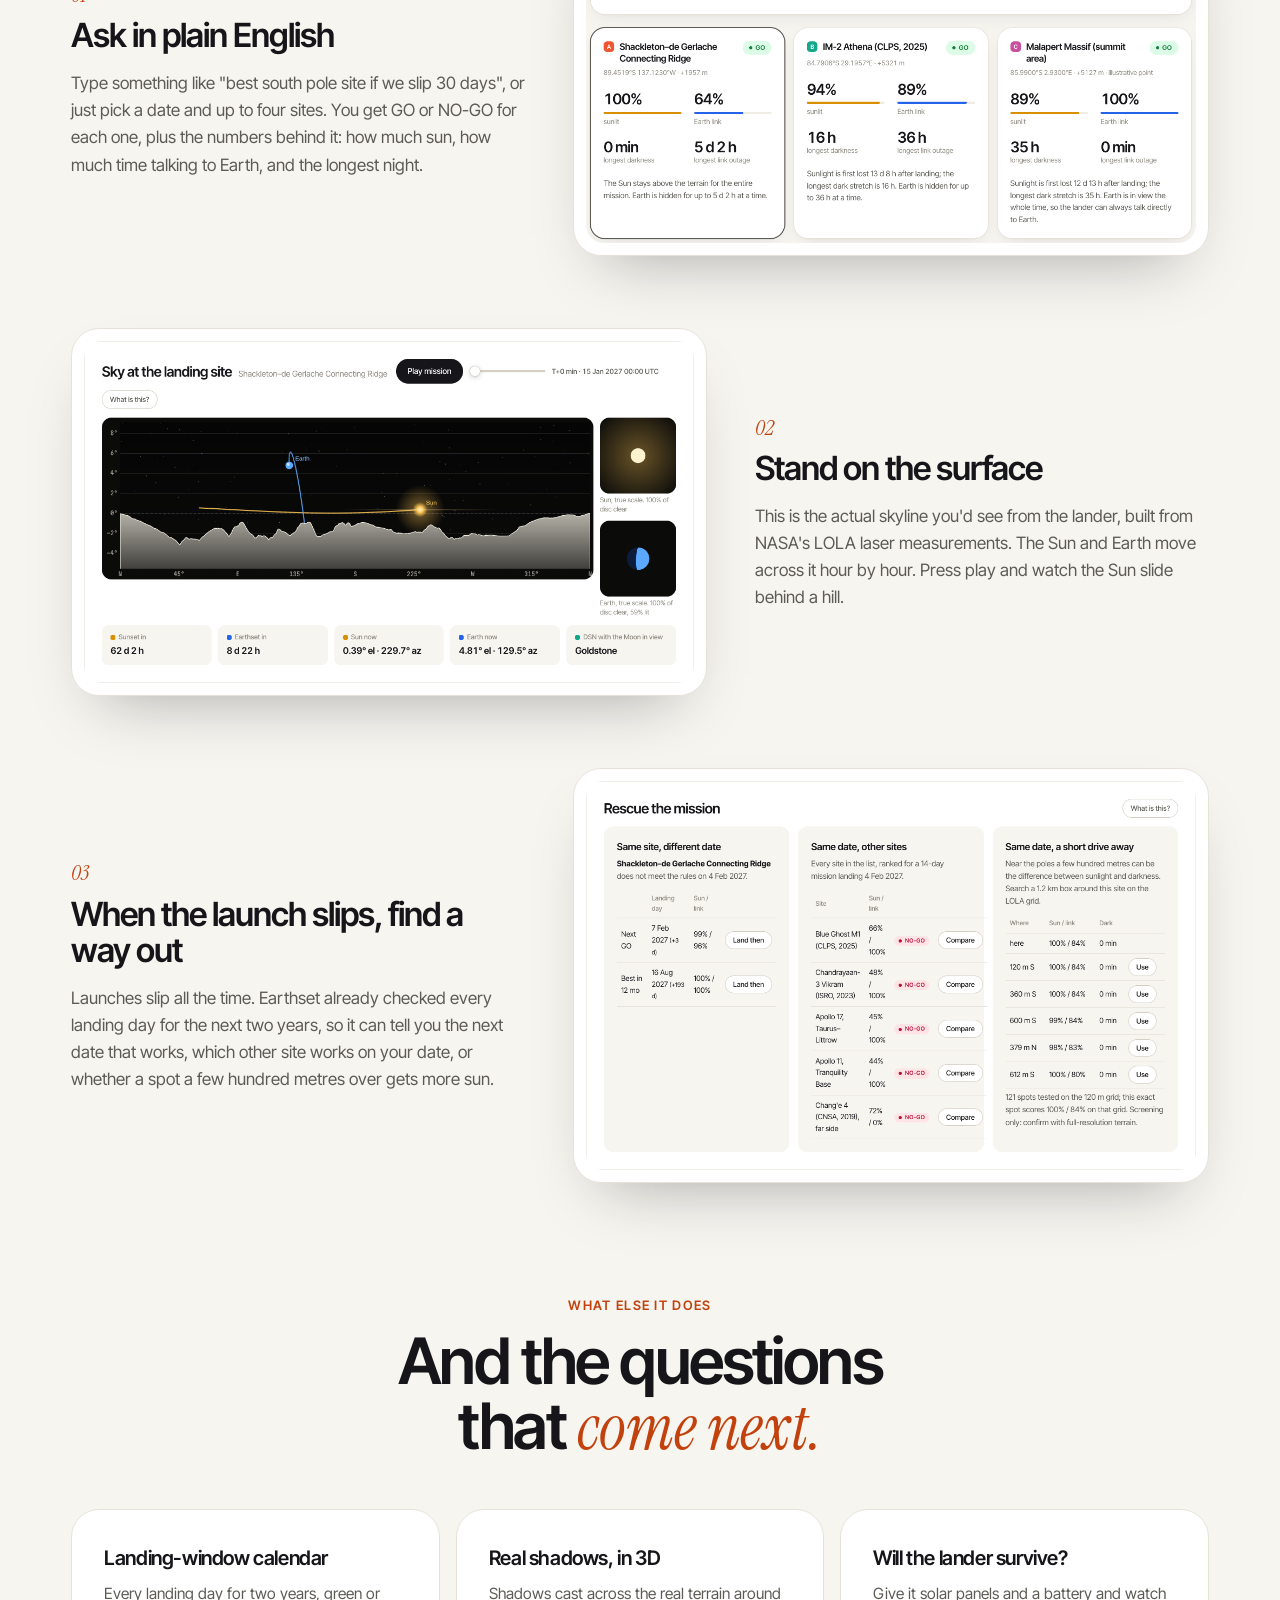
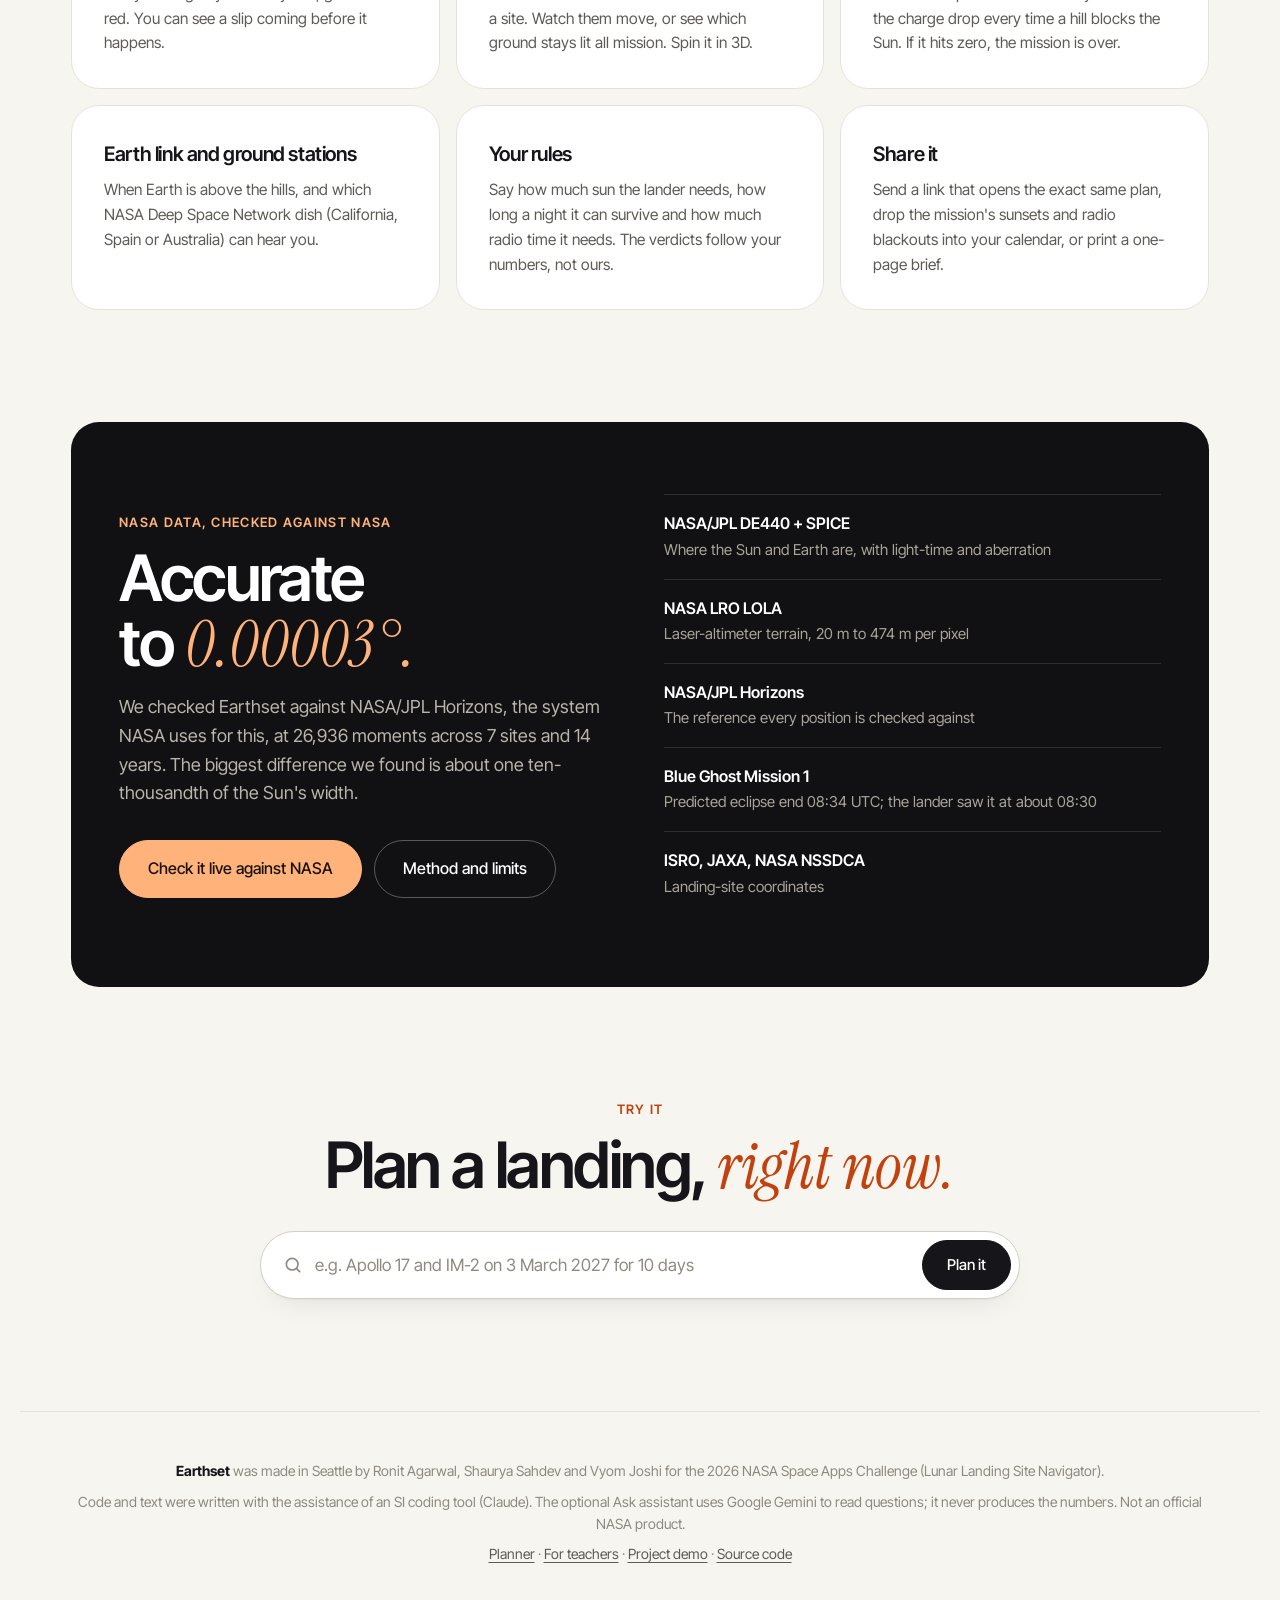
==== commit 46d36d5a: "Lunar-month time-lapse, Can the Moon see you, teachers page, deck update, solar elevation on cards -" ====
--- a/index.html
+++ b/index.html
@@ -93,7 +93,7 @@
       <h3>Tipped over, panels facing west</h3>
       <p class="misHap">SLIM's solar panels ended up facing west. It switched off a few hours after landing, came back on 28 January when sunlight reached the panels from the west, then lost power again as night fell on 31 January.</p>
       <p class="misES"><b>Earthset:</b> at landing the Sun was in the east (azimuth 82°), so west-facing panels saw none of it. Local noon came on 23 January, after which the Sun moved into the western sky. Sunset at the site: <b>31 Jan, 05:20 UTC</b>.</p>
-      <p class="misSrc">Sources: <a href="https://newatlas.com/space/japans-slim-moon-lander-sunshine-charge-battery">New Atlas</a>, <a href="https://www.nasaspaceflight.com/2024/01/slim-landing/">NASASpaceflight</a></p>
+      <p class="misSrc">Sources: <a href="https://global.jaxa.jp/projects/sas/slim/">JAXA</a>, <a href="https://www.nasaspaceflight.com/2024/01/slim-landing/">NASASpaceflight</a></p>
     </article>
     <article>
       <p class="misTag">Intuitive Machines · IM-2 Athena · March 2025</p>
@@ -114,7 +114,7 @@
       <h3>An eclipse, seen from the Moon</h3>
       <p class="misHap">On 14 March 2025 Earth passed in front of the Sun as seen from Blue Ghost, and the lander photographed the "diamond ring" as the Sun came back, at about 08:30 UTC.</p>
       <p class="misES"><b>Earthset:</b> totality ends at <b>08:34 UTC</b> at Blue Ghost's site, four minutes from the photo. It catches eclipses like this one in every mission it checks.</p>
-      <p class="misSrc">Source: Firefly Aerospace and NASA mission updates, March 2025</p>
+      <p class="misSrc">Source: <a href="https://www.nasa.gov/blogs/missions/2025/03/14/">NASA mission blog, 14 March 2025</a></p>
     </article>
   </div>
 </section>
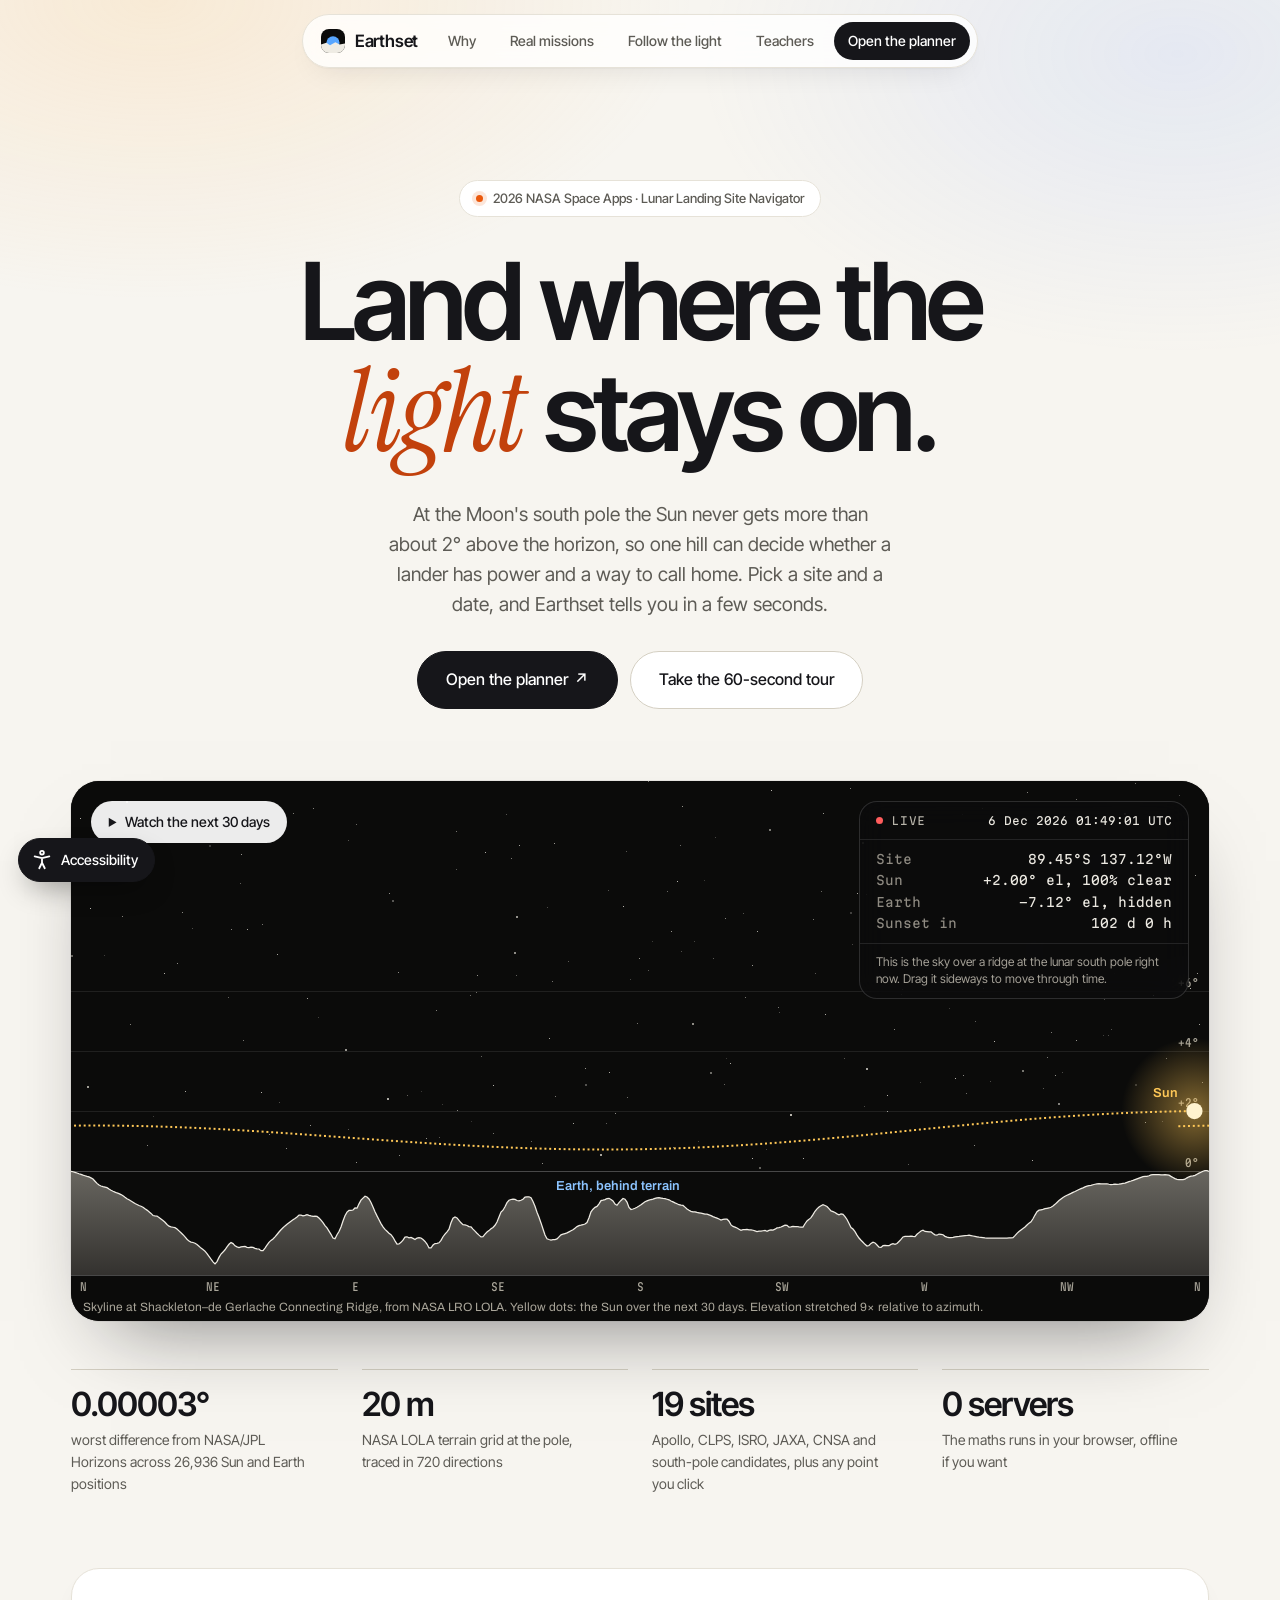
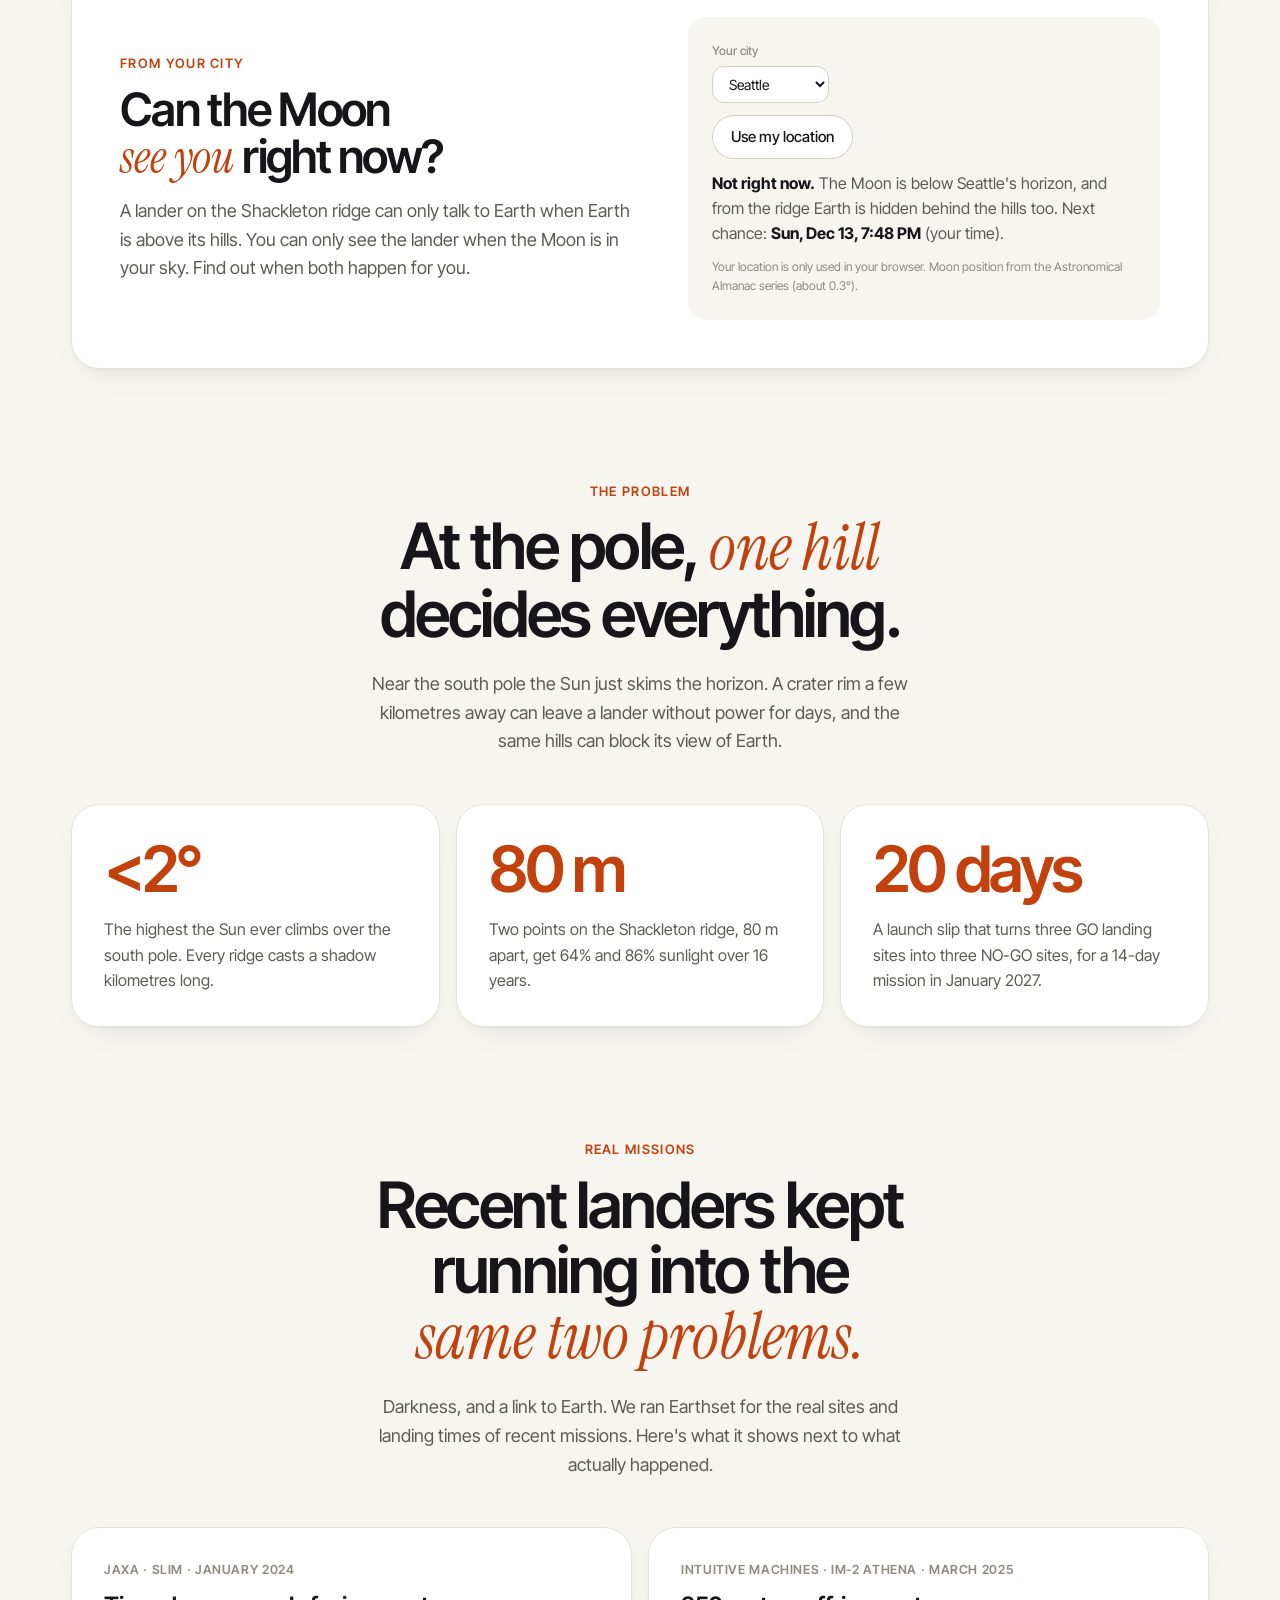
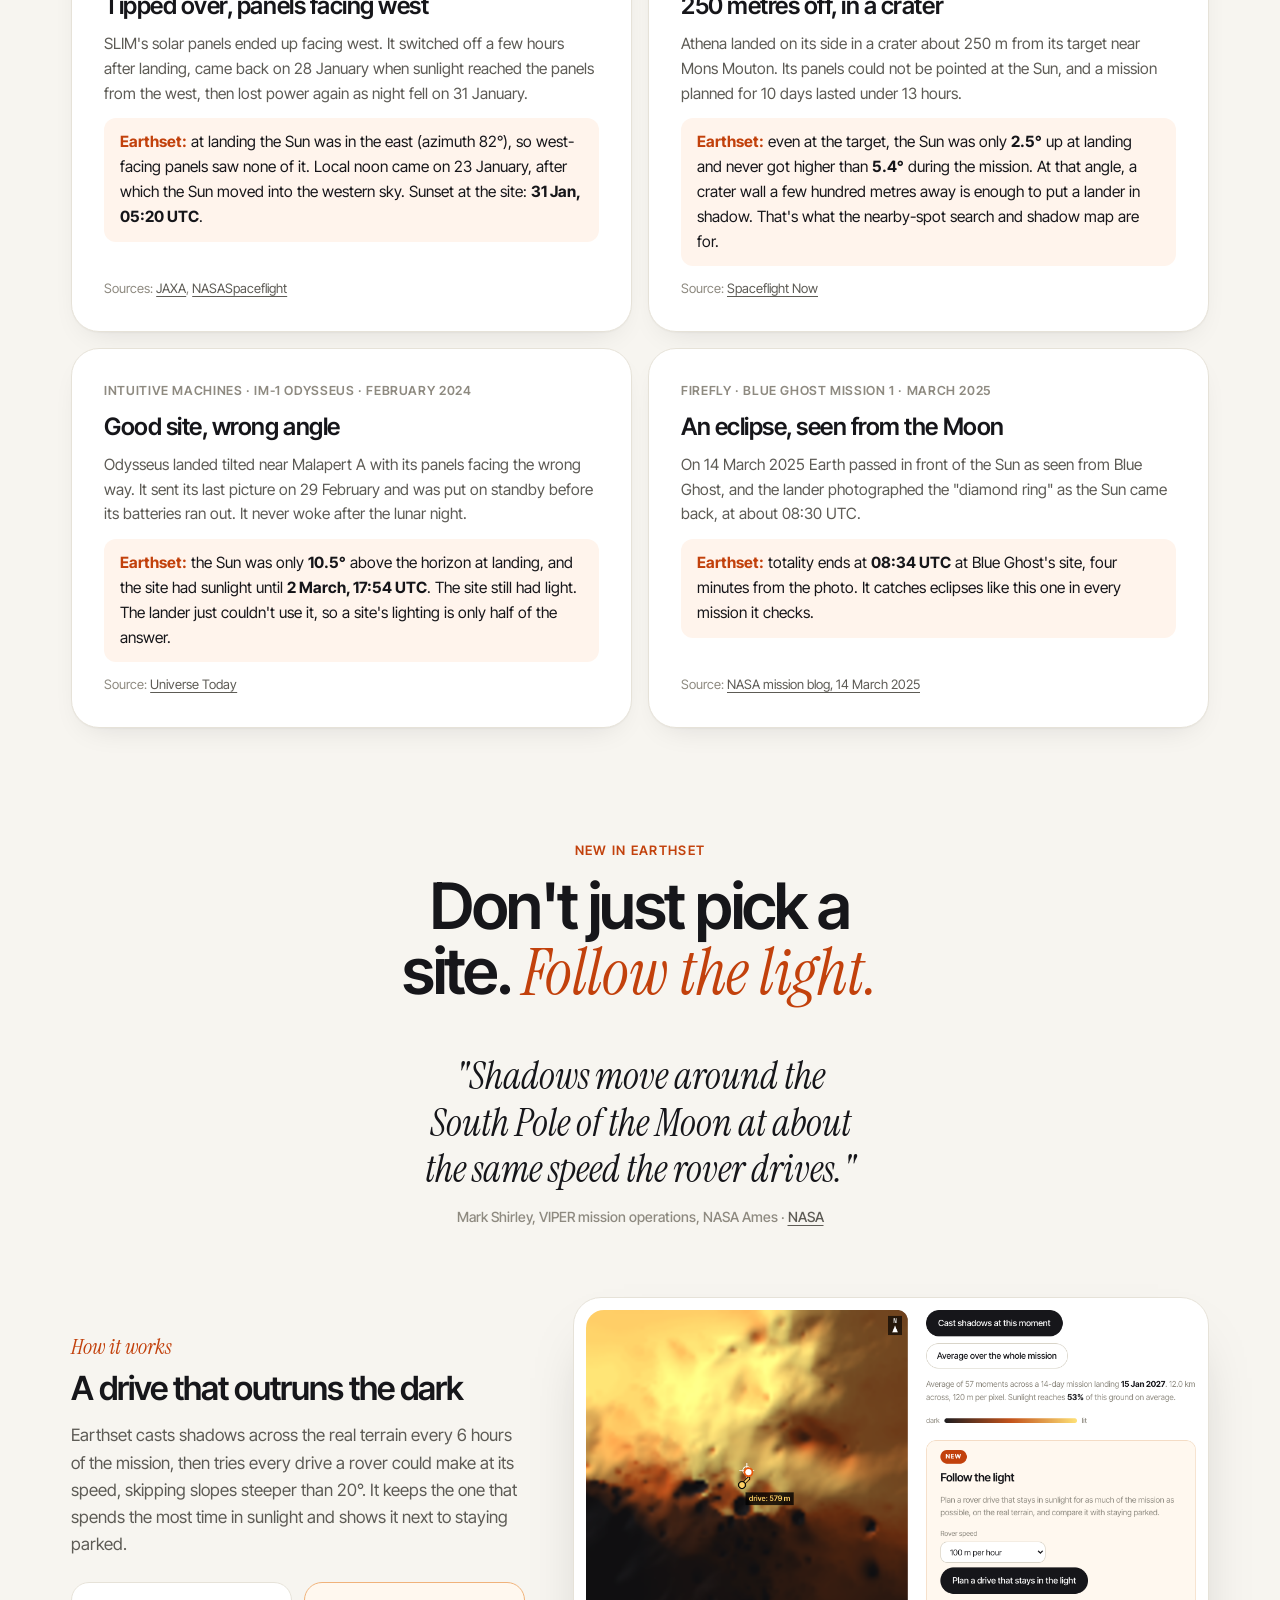
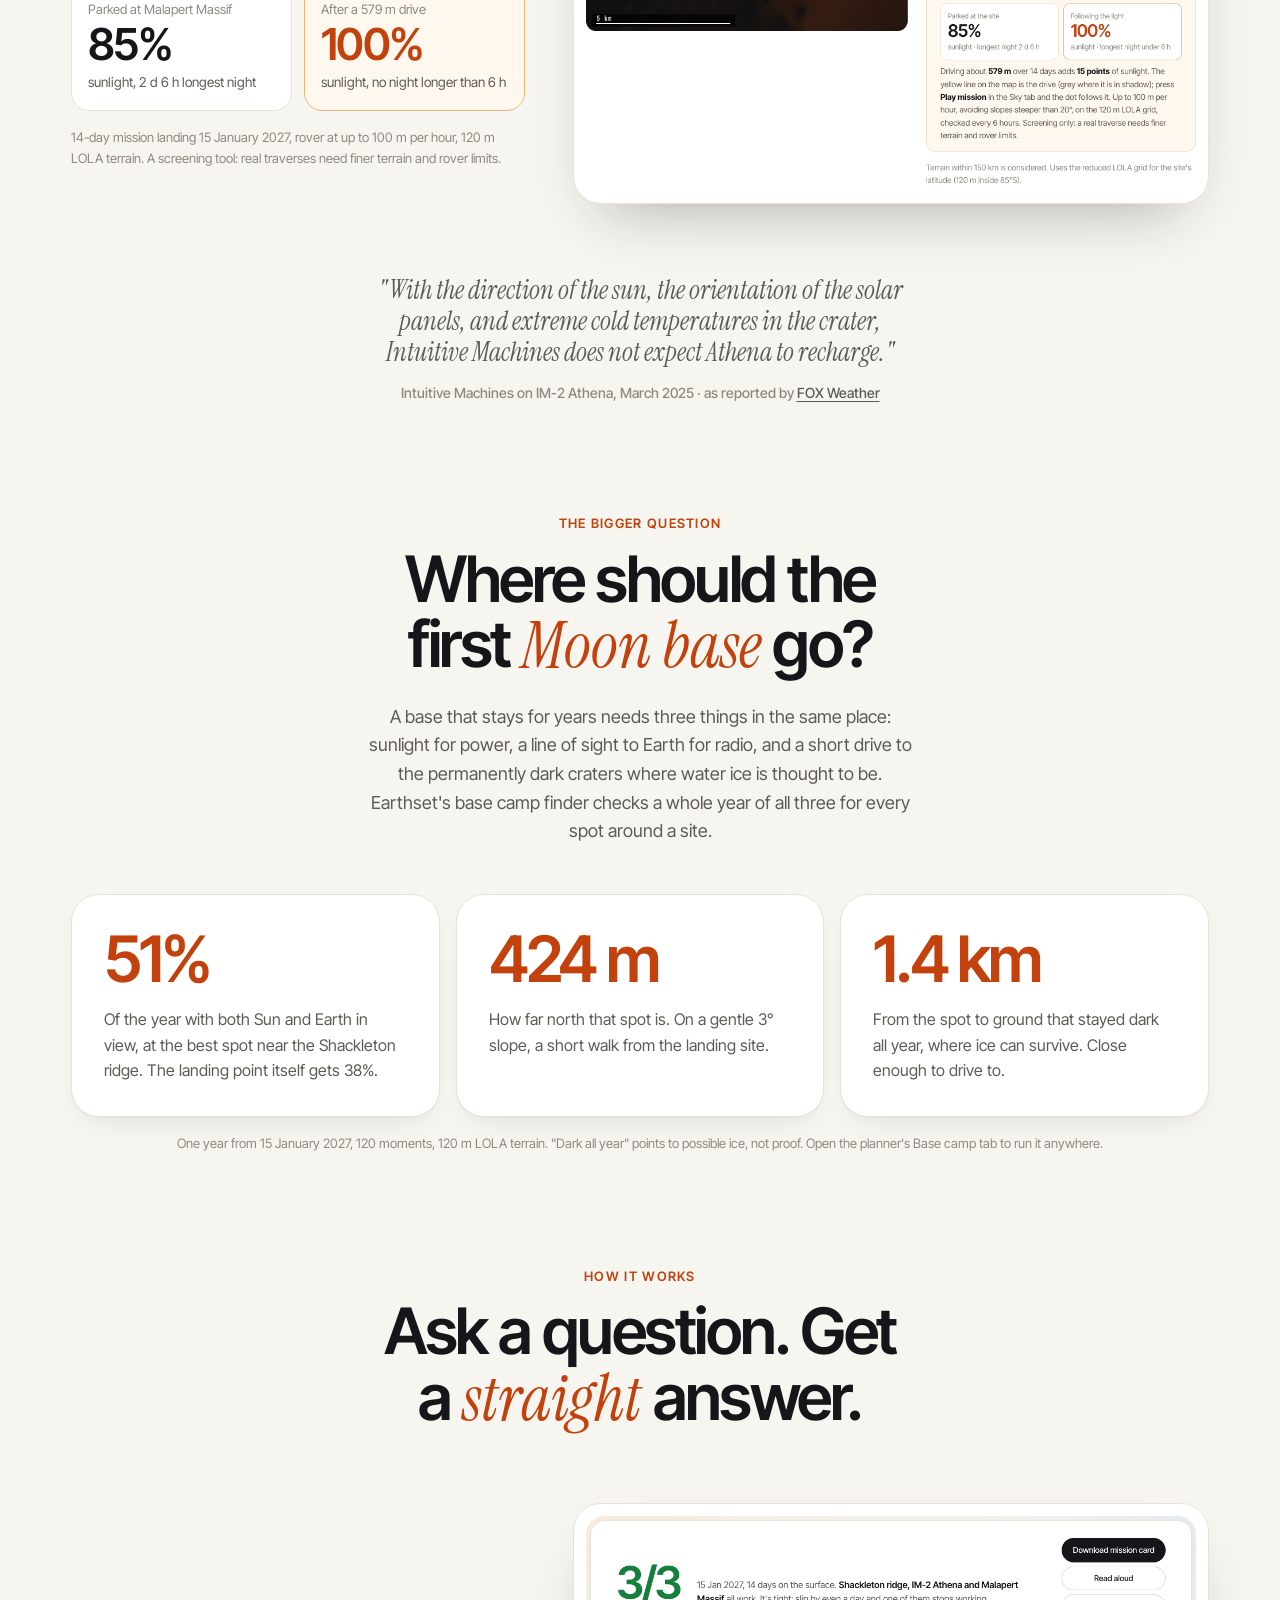
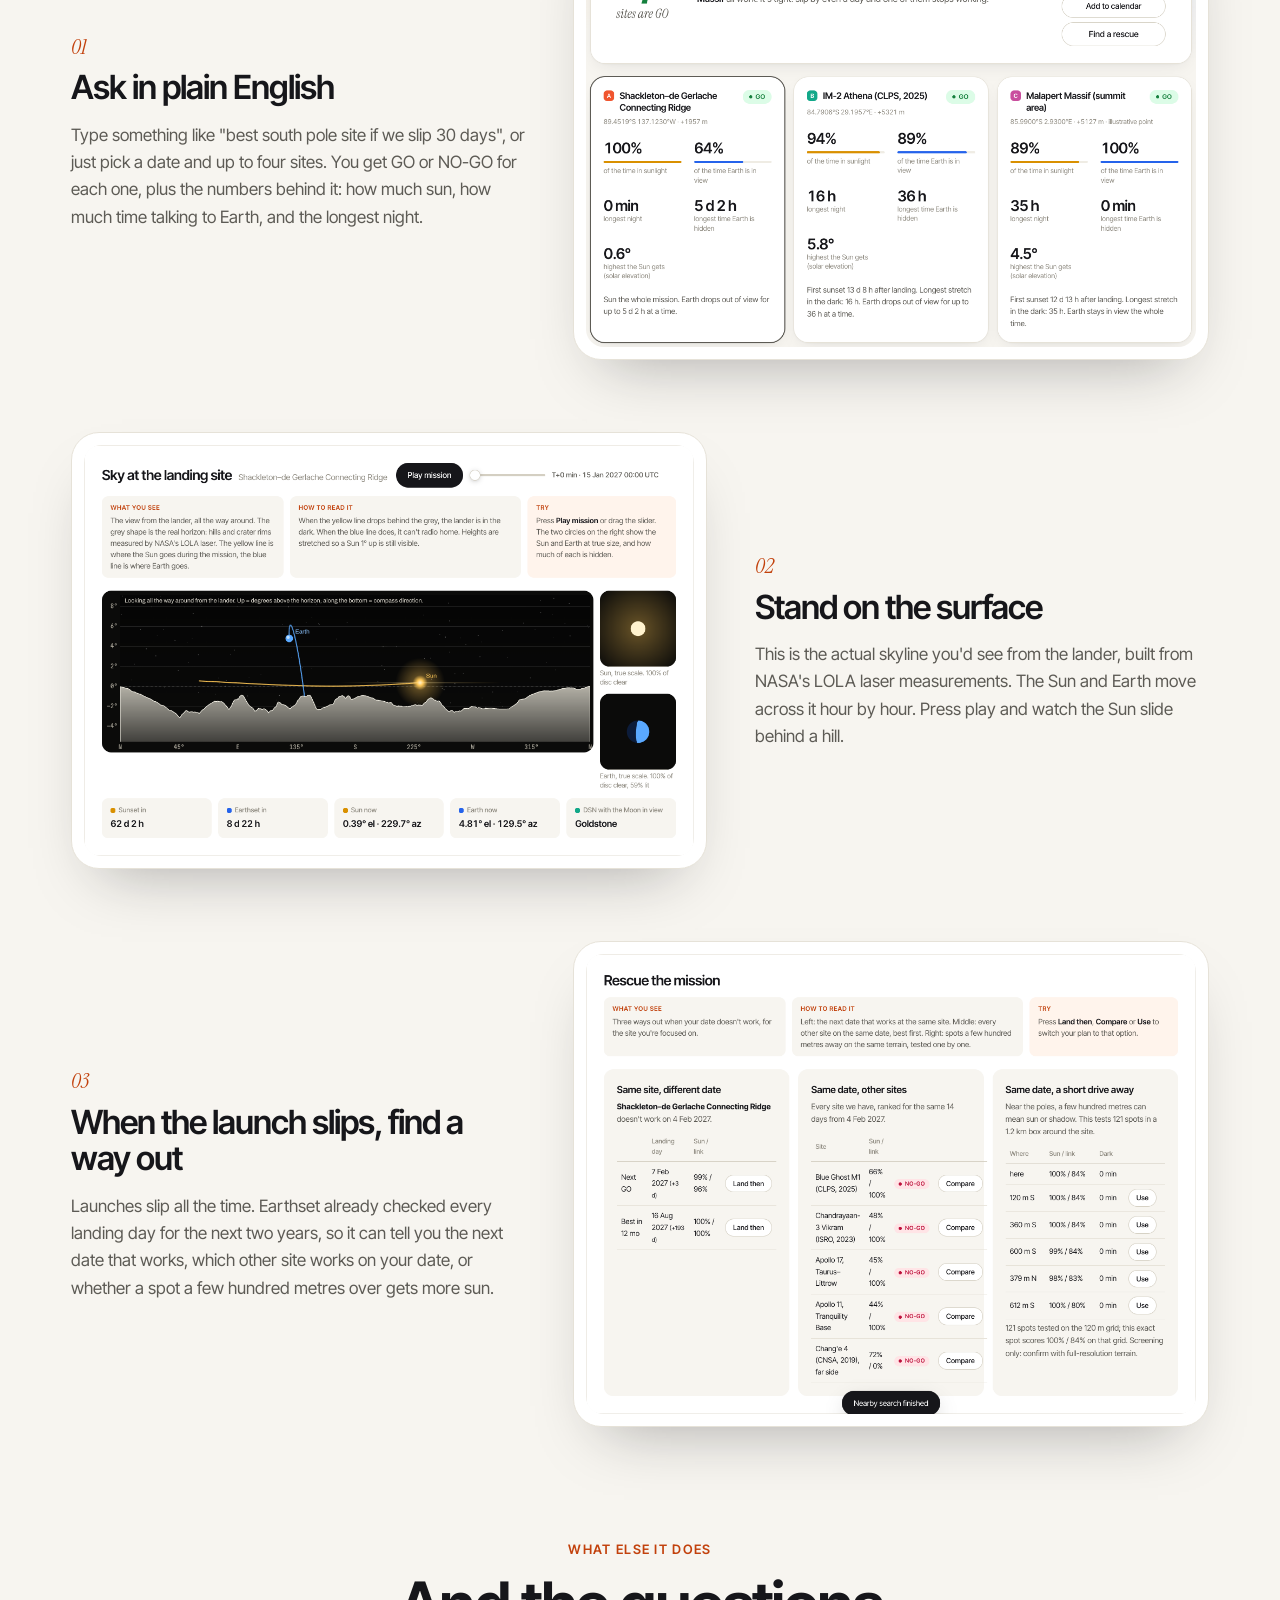
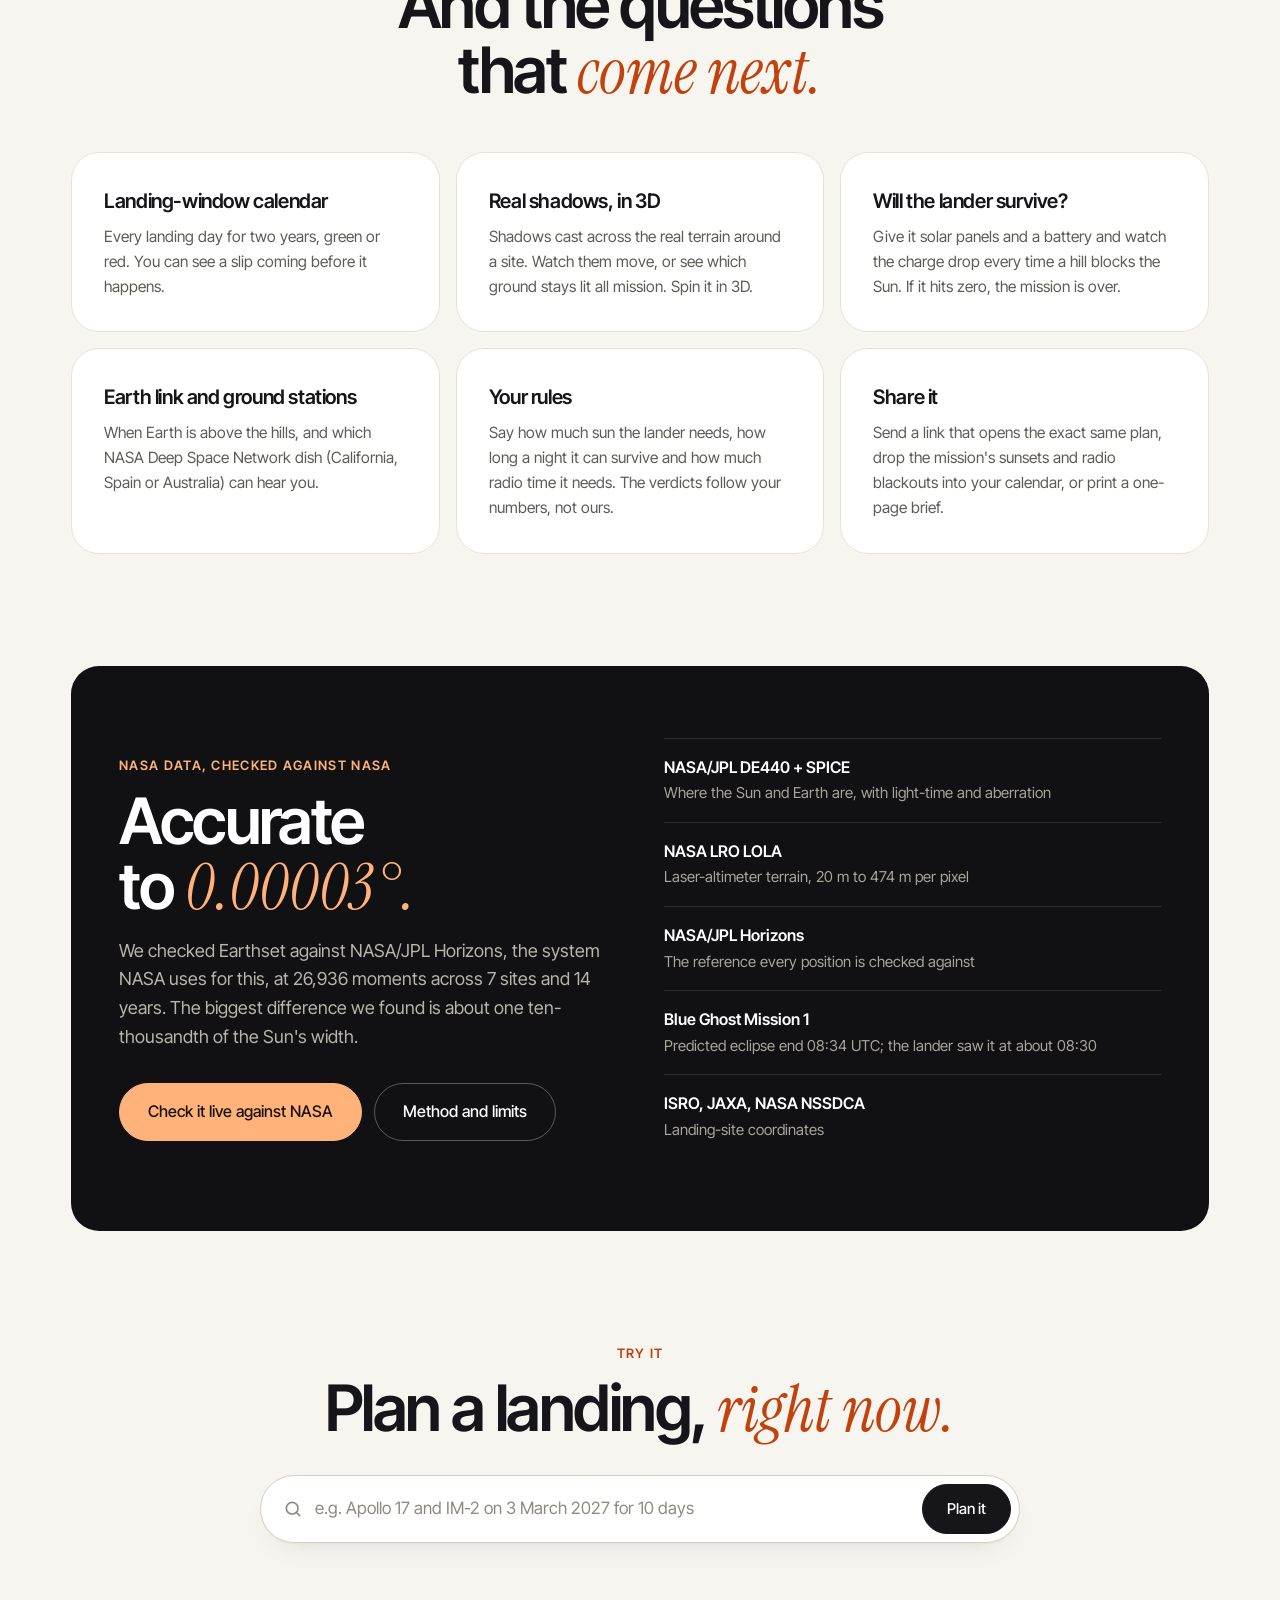
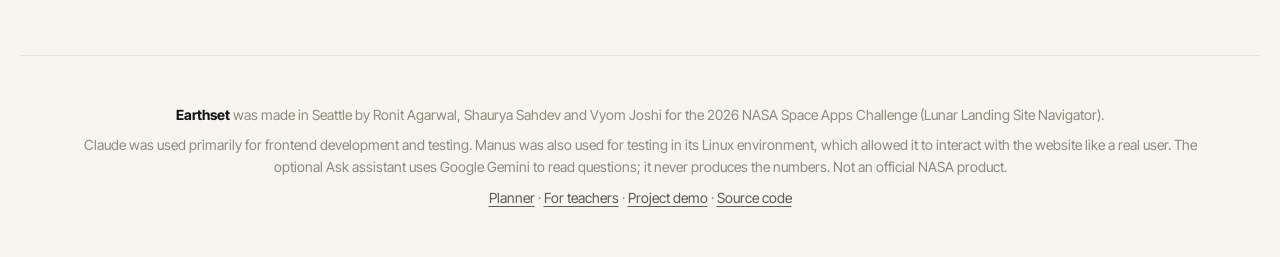
==== commit 3fa3f6fd: "Fixed Source Links Problems" ====
--- a/index.html
+++ b/index.html
@@ -5,7 +5,7 @@
 <meta name="viewport" content="width=device-width, initial-scale=1">
 <title>Earthset: Lunar Landing Window Navigator</title>
 <meta name="description" content="Will a Moon lander have sunlight and a radio link to Earth? Earthset answers for any site and any date, using NASA terrain and ephemeris data validated against NASA/JPL Horizons.">
-<meta name="generator" content="Built for the 2026 NASA Space Apps Challenge. Code written with the assistance of an SI coding tool (Claude); see the Method page.">
+<meta name="generator" content="Built for the 2026 NASA Space Apps Challenge. Claude was primarily used for frontend development and testing; Manus was also used for testing in a Linux environment.">
 <link rel="icon" href="data:image/svg+xml,%3Csvg xmlns='http://www.w3.org/2000/svg' viewBox='0 0 40 40'%3E%3Crect width='40' height='40' fill='%230b0b0a'/%3E%3Ccircle cx='20' cy='23' r='11' fill='%2358a6ff'/%3E%3Cpath d='M0 26 L9 23 L15 27 L24 22 L31 26 L40 24 L40 40 L0 40Z' fill='%23efece4'/%3E%3C/svg%3E">
 <script>/* old share links (index.html#s=...) open the planner */ if (/[#&]s=/.test(location.hash)) location.replace('app.html' + location.hash);</script>
 <link rel="preconnect" href="https://fonts.googleapis.com"><link rel="preconnect" href="https://fonts.gstatic.com" crossorigin>
@@ -205,7 +205,7 @@
 
 <footer class="lfoot">
   <p><b>Earthset</b> was made in Seattle by Ronit Agarwal, Shaurya Sahdev and Vyom Joshi for the 2026 NASA Space Apps Challenge (Lunar Landing Site Navigator).</p>
-  <p>Code and text were written with the assistance of an SI coding tool (Claude). The optional Ask assistant uses Google Gemini to read questions; it never produces the numbers. Not an official NASA product.</p>
+  <p>Claude was used primarily for frontend development and testing. Manus was also used for testing in its Linux environment, which allowed it to interact with the website like a real user. The optional Ask assistant uses Google Gemini to read questions; it never produces the numbers. Not an official NASA product.</p>
   <p><a href="app.html">Planner</a> · <a href="teach.html">For teachers</a> · <a href="demo/">Project demo</a> · <a href="https://github.com/BoyTiger-1/NASA-Space-Apps">Source code</a></p>
 </footer>
 <script type="module" src="js/landing.js"></script>
--- a/css/style.css
+++ b/css/style.css
@@ -1,4 +1,4 @@
-/* Earthset styles. SI disclosure: written with the assistance of an SI coding tool (Claude).
+/* Earthset styles.
    Look: calm and editorial. Warm paper, generous space, one idea per screen.
    Inter Tight for text, Instrument Serif italic for a single accent word, and the
    Moon itself shown through dark rounded "windows" (the canvases). */
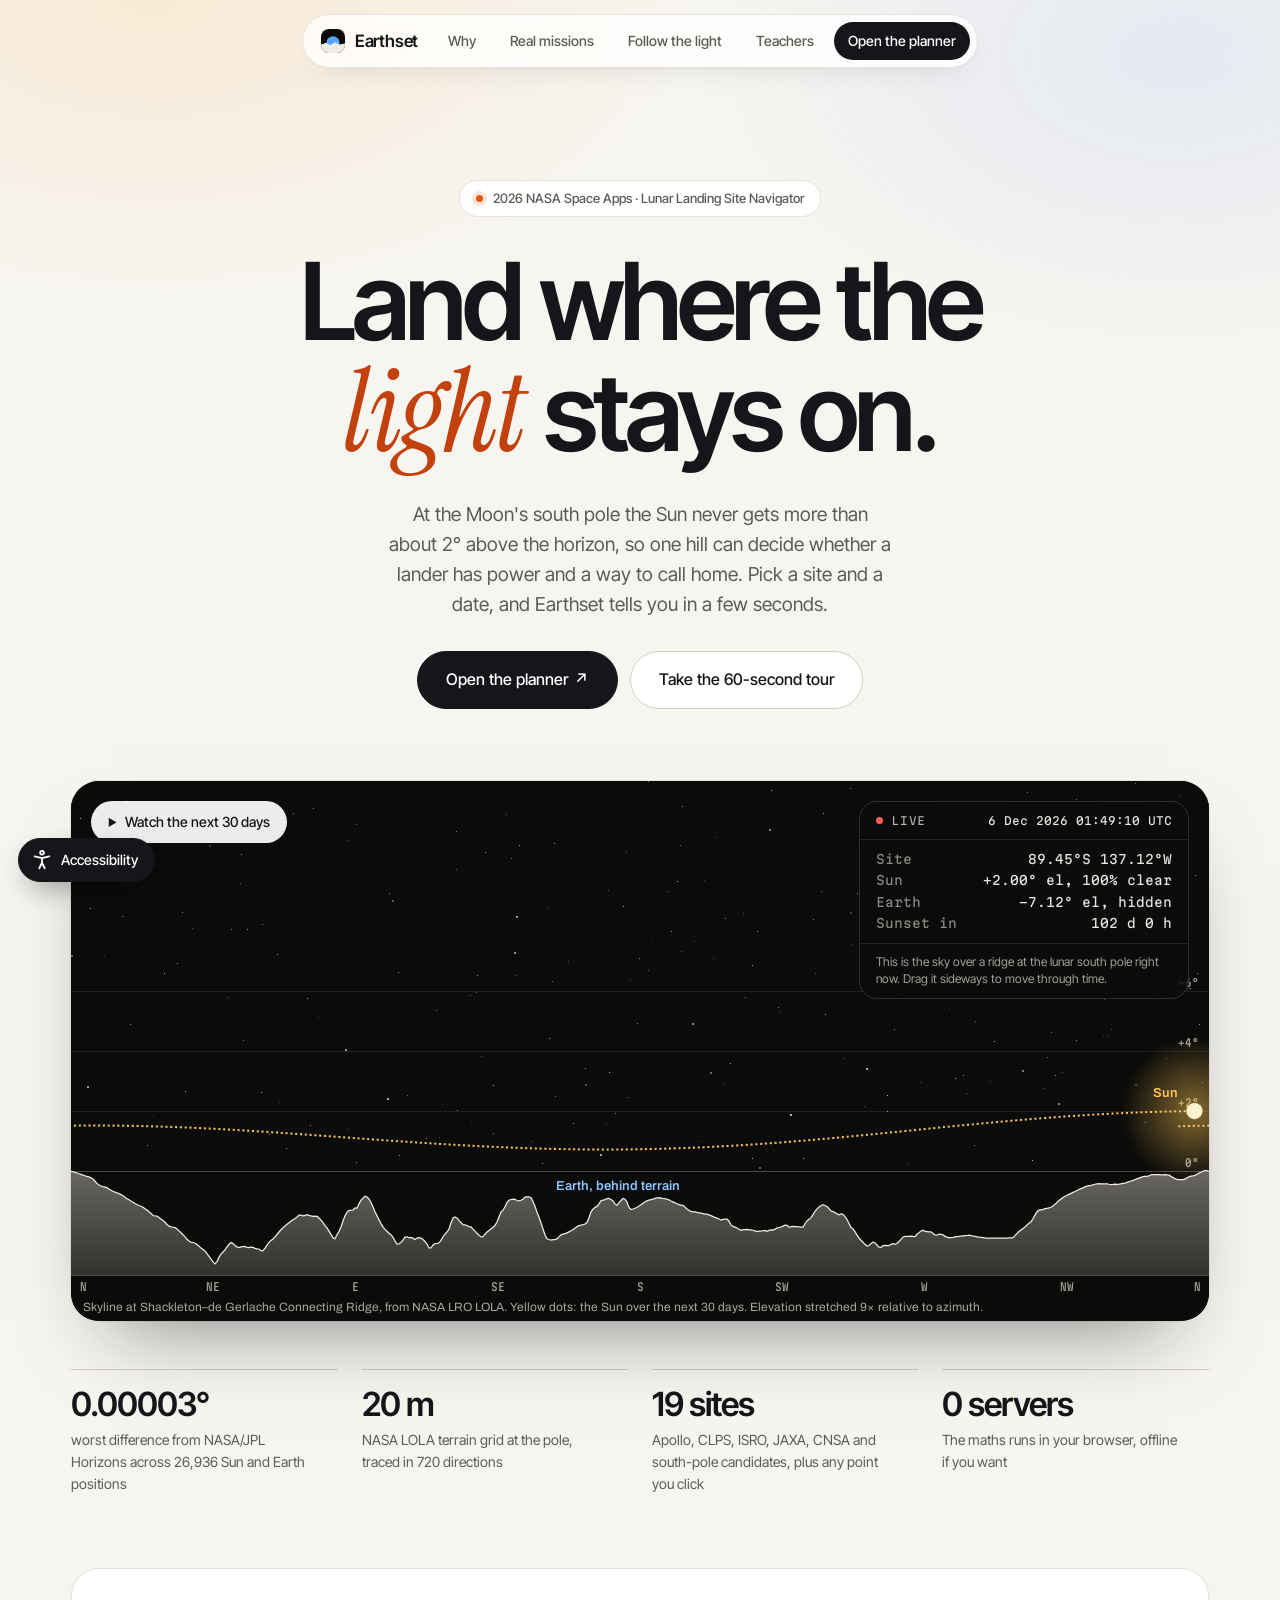
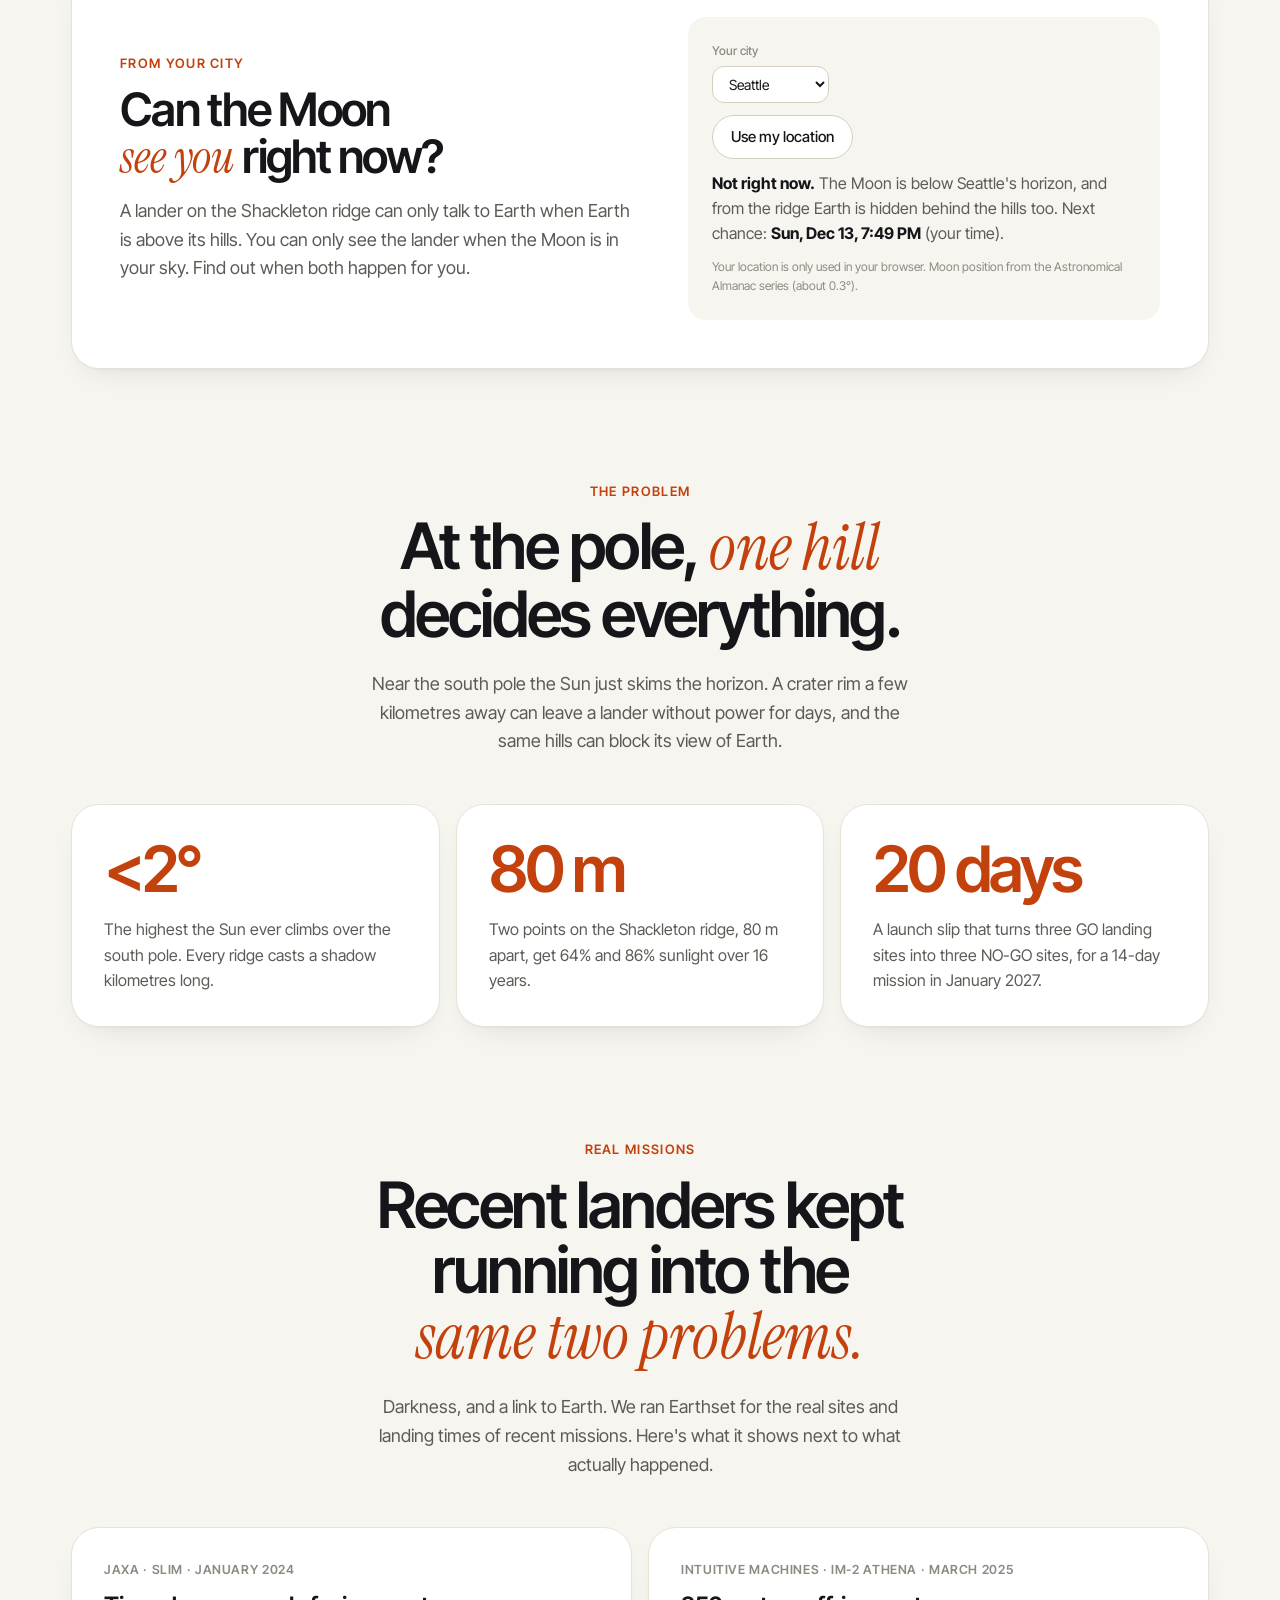
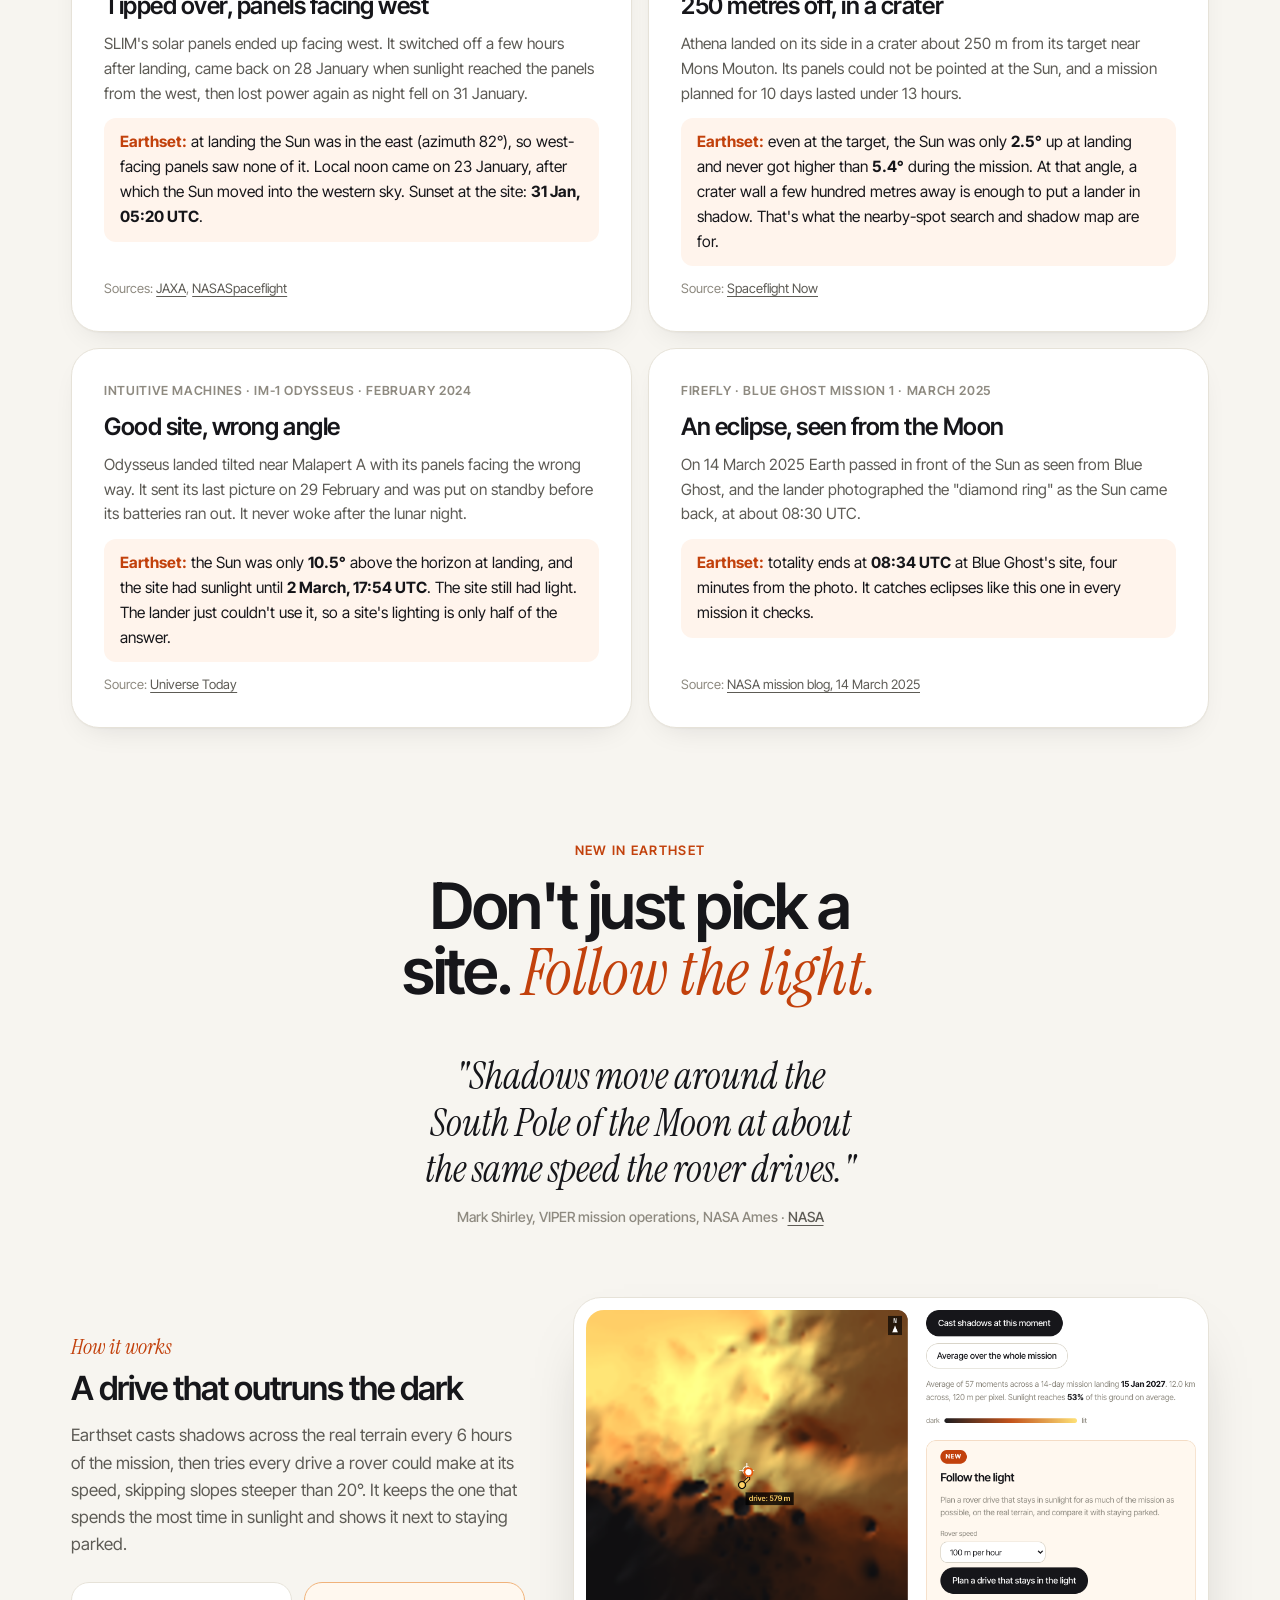
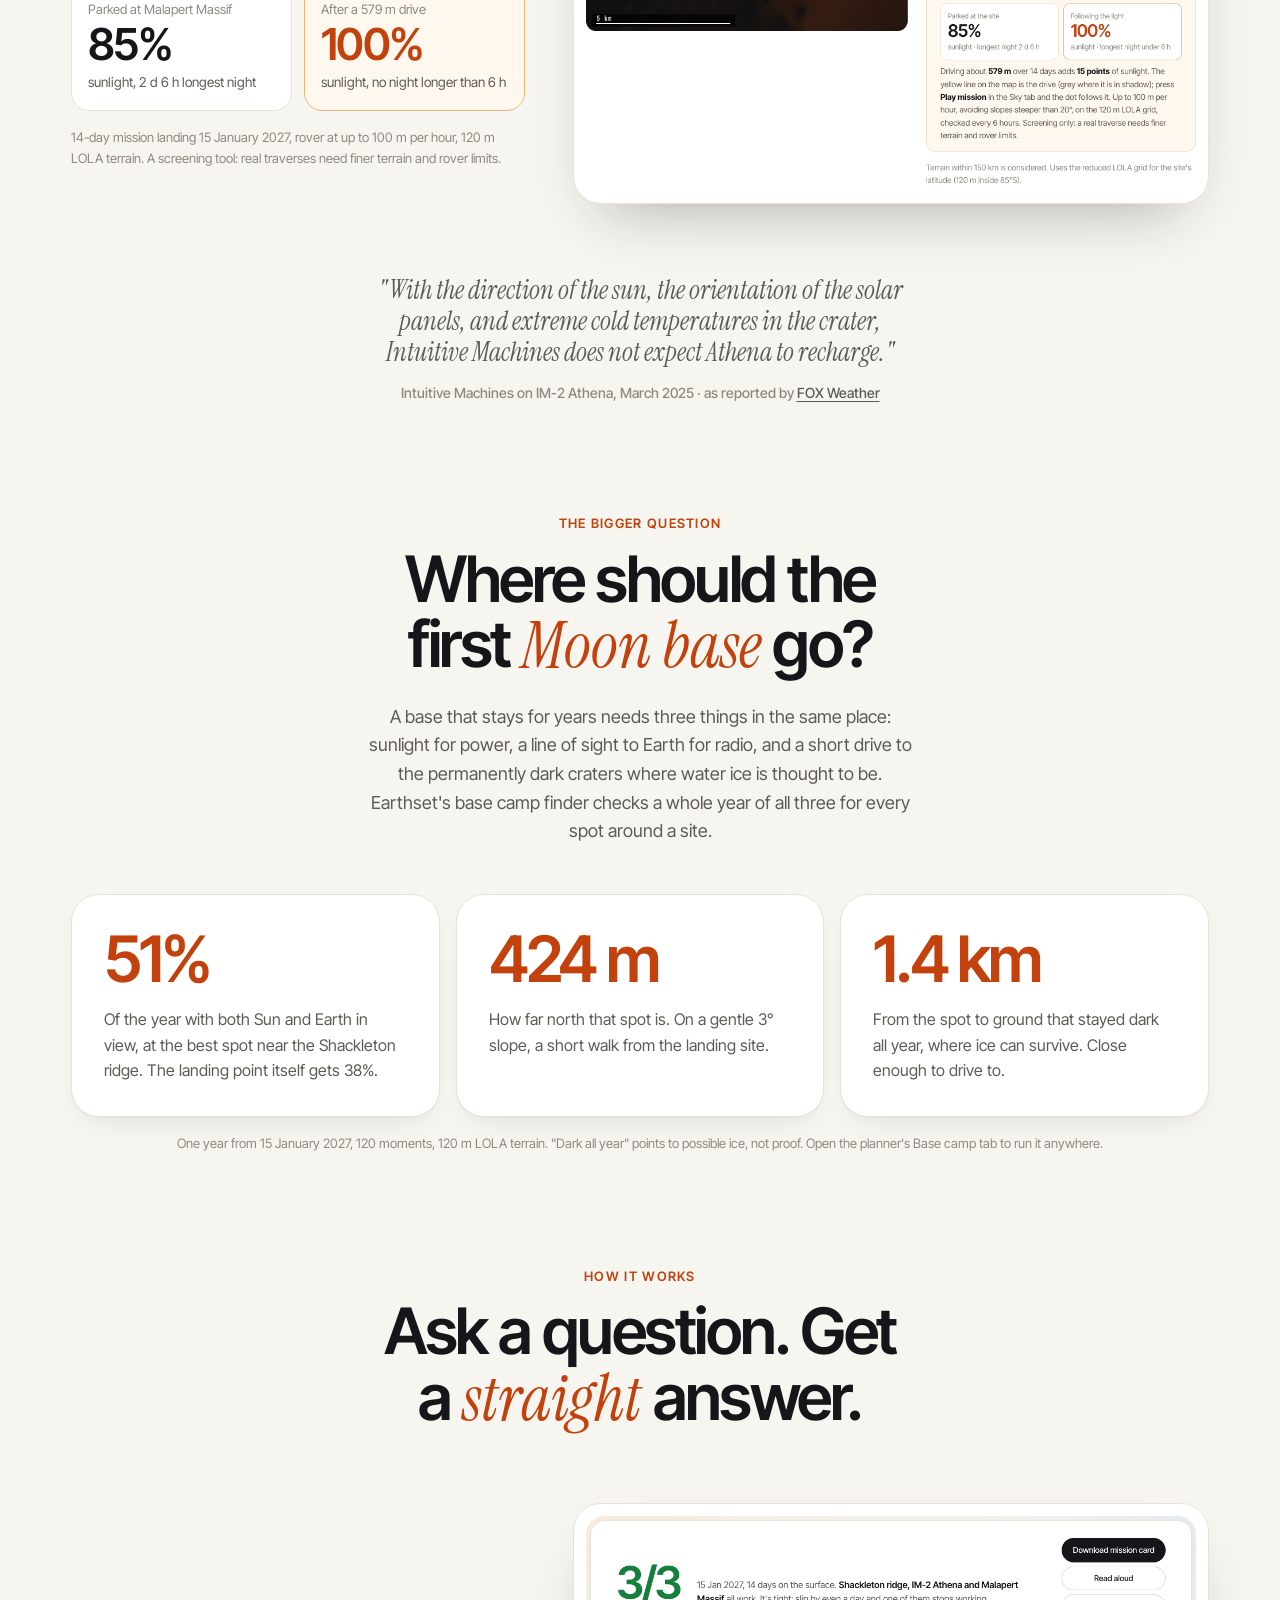
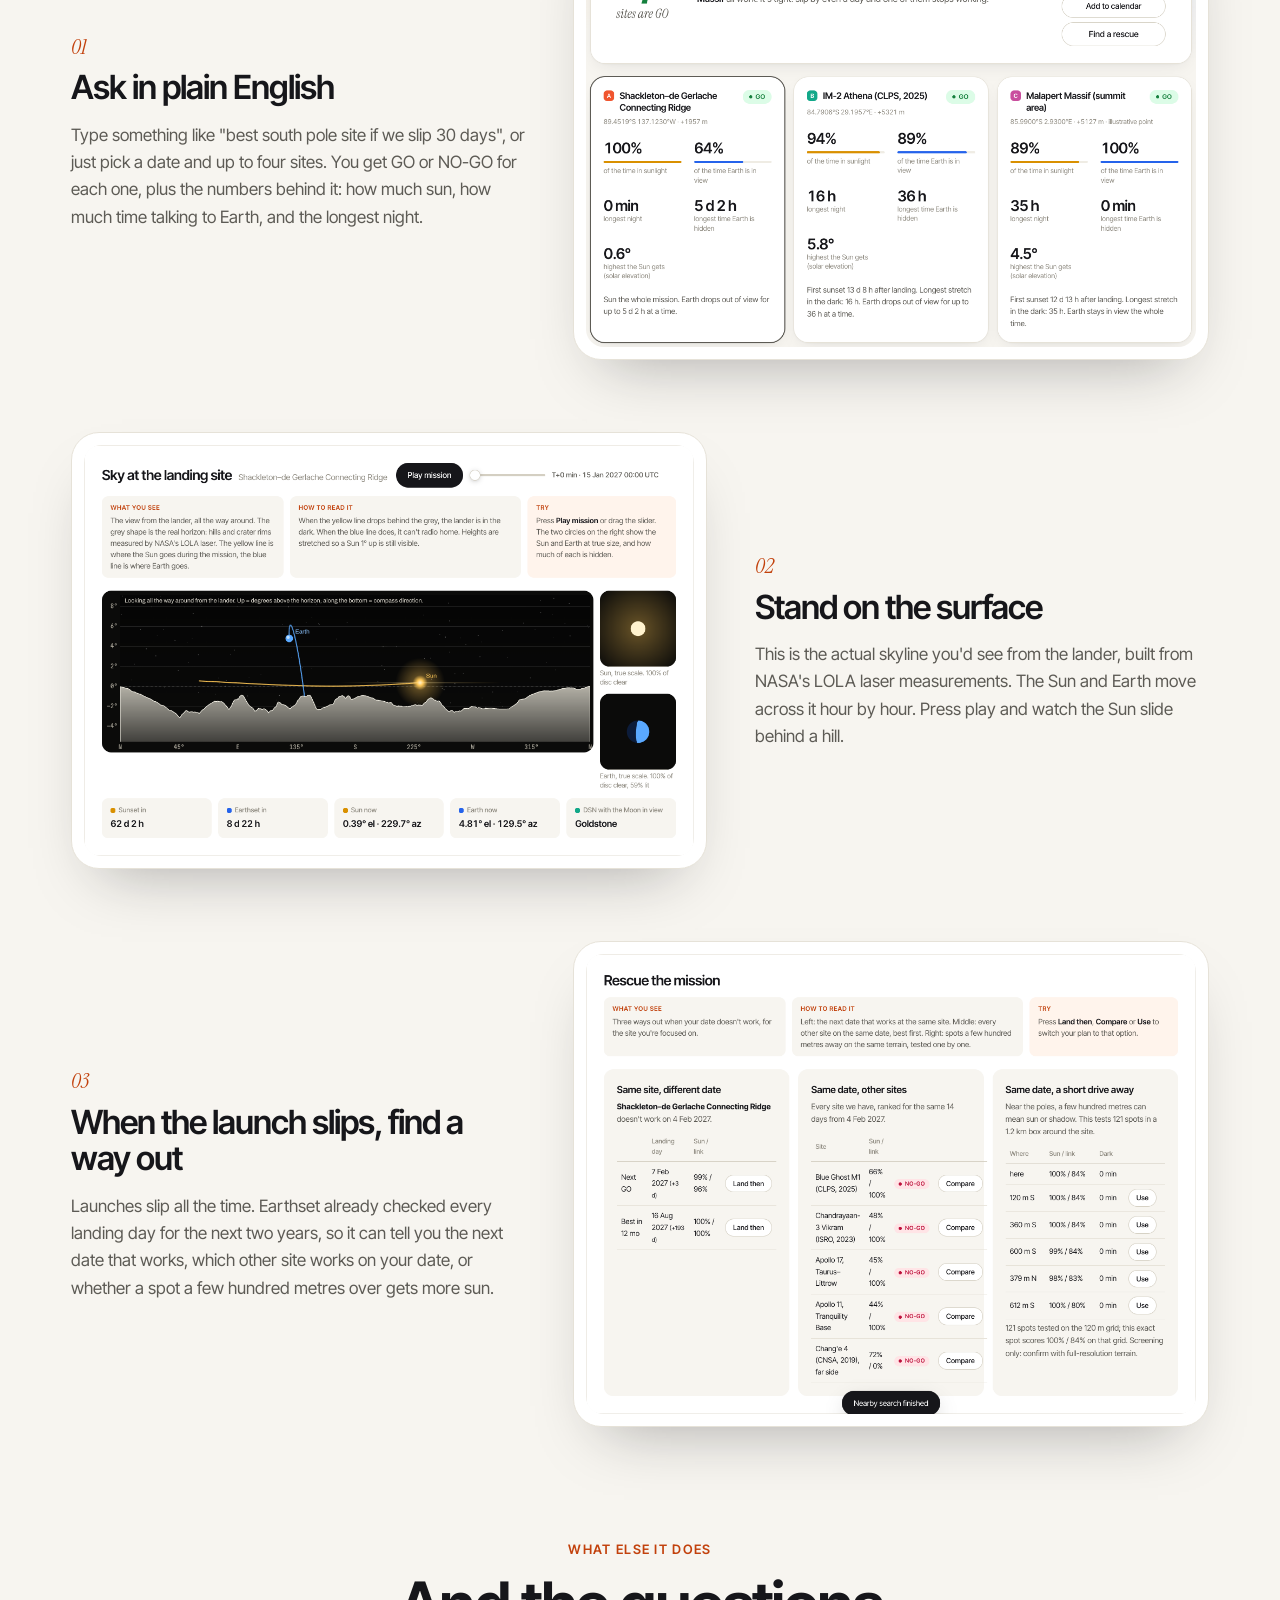
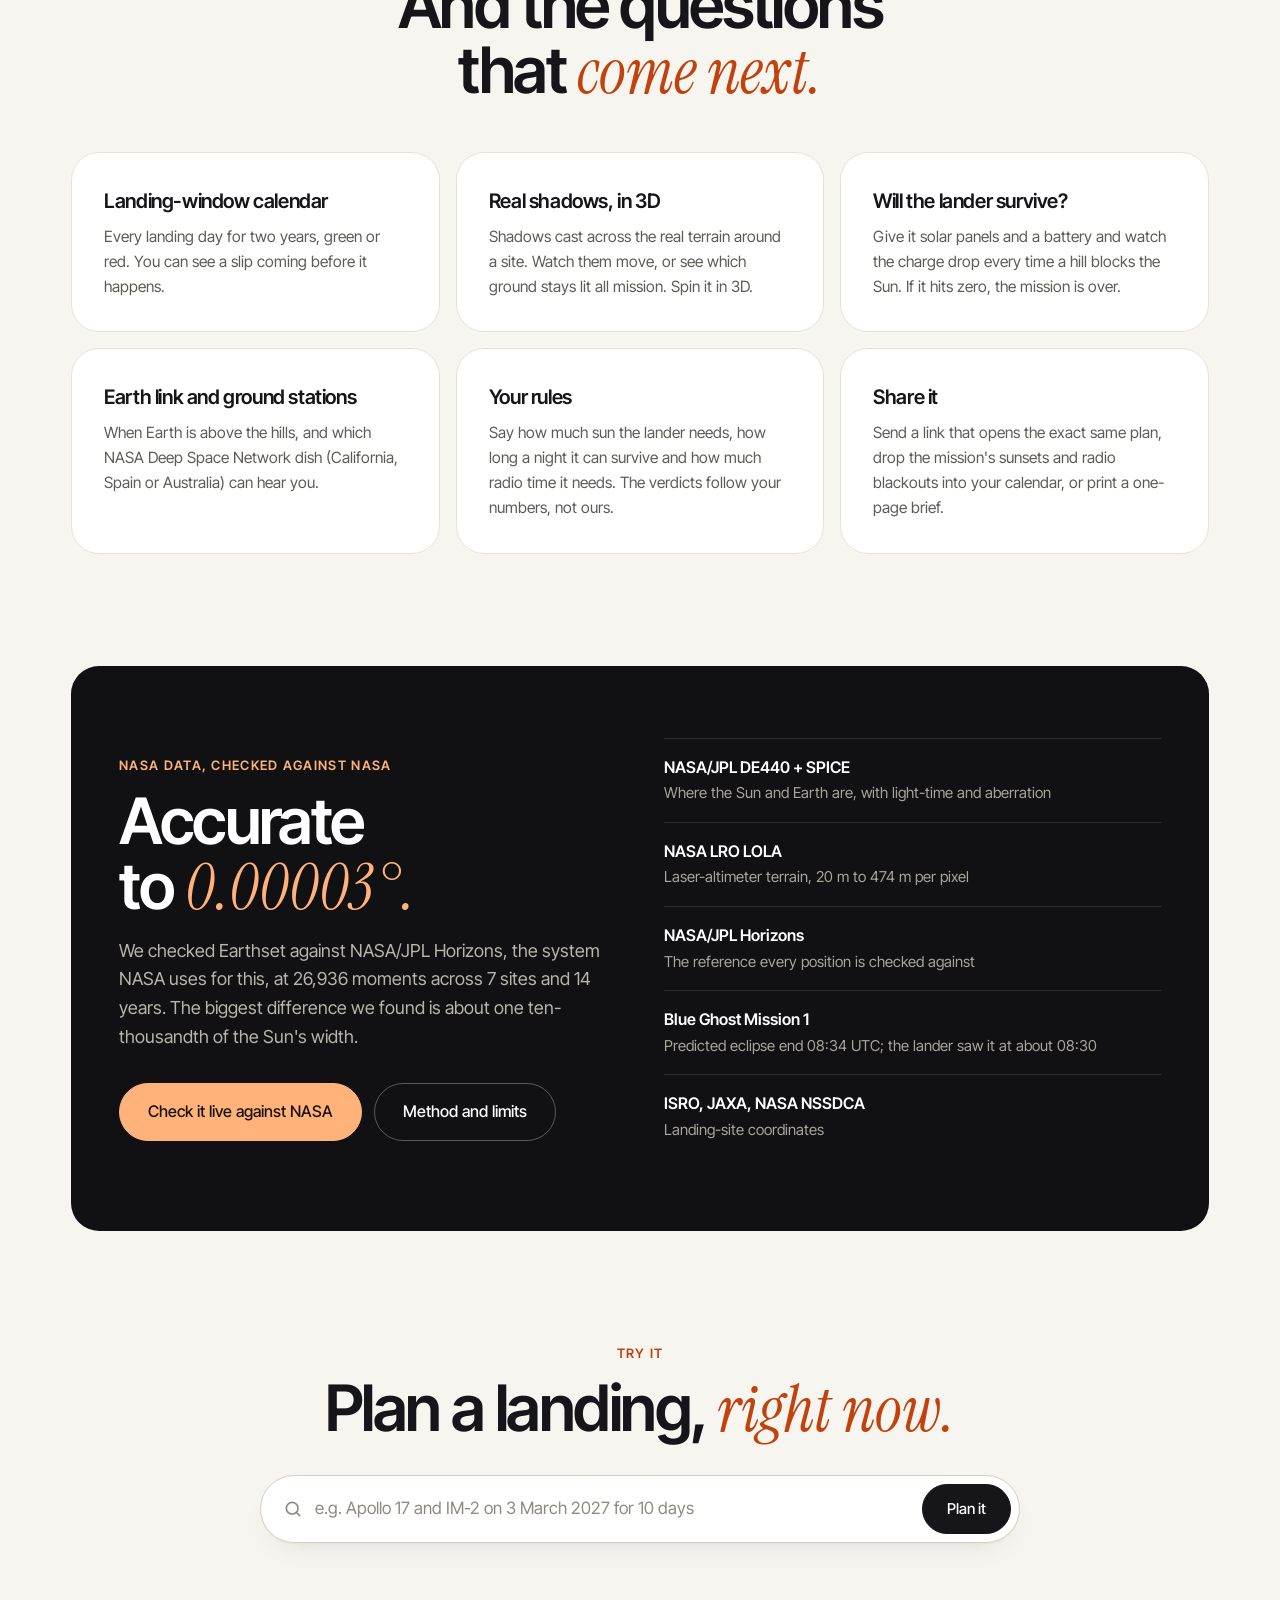
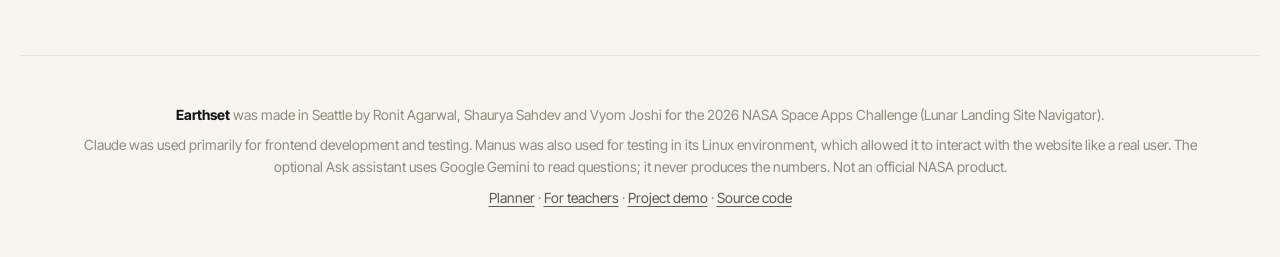
==== commit bb5abc86: "Fixed Footer" ====
--- a/index.html
+++ b/index.html
@@ -206,7 +206,7 @@
 <footer class="lfoot">
   <p><b>Earthset</b> was made in Seattle by Ronit Agarwal, Shaurya Sahdev and Vyom Joshi for the 2026 NASA Space Apps Challenge (Lunar Landing Site Navigator).</p>
   <p>Claude was used primarily for frontend development and testing. Manus was also used for testing in its Linux environment, which allowed it to interact with the website like a real user. The optional Ask assistant uses Google Gemini to read questions; it never produces the numbers. Not an official NASA product.</p>
-  <p><a href="app.html">Planner</a> · <a href="teach.html">For teachers</a> · <a href="demo/">Project demo</a> · <a href="https://github.com/BoyTiger-1/NASA-Space-Apps">Source code</a></p>
+  <p><a href="app.html">Planner</a> · <a href="teach.html">For teachers</a> · <a href="https://drive.google.com/file/d/1Wi_oaRwbbQ3BdMiC5q5s_HzA9GgTKL9V/view?usp=sharing">Project demo</a> · <a href="https://github.com/BoyTiger-1/NASA-Space-Apps">Source code</a></p>
 </footer>
 <script type="module" src="js/landing.js"></script>
 </body>
